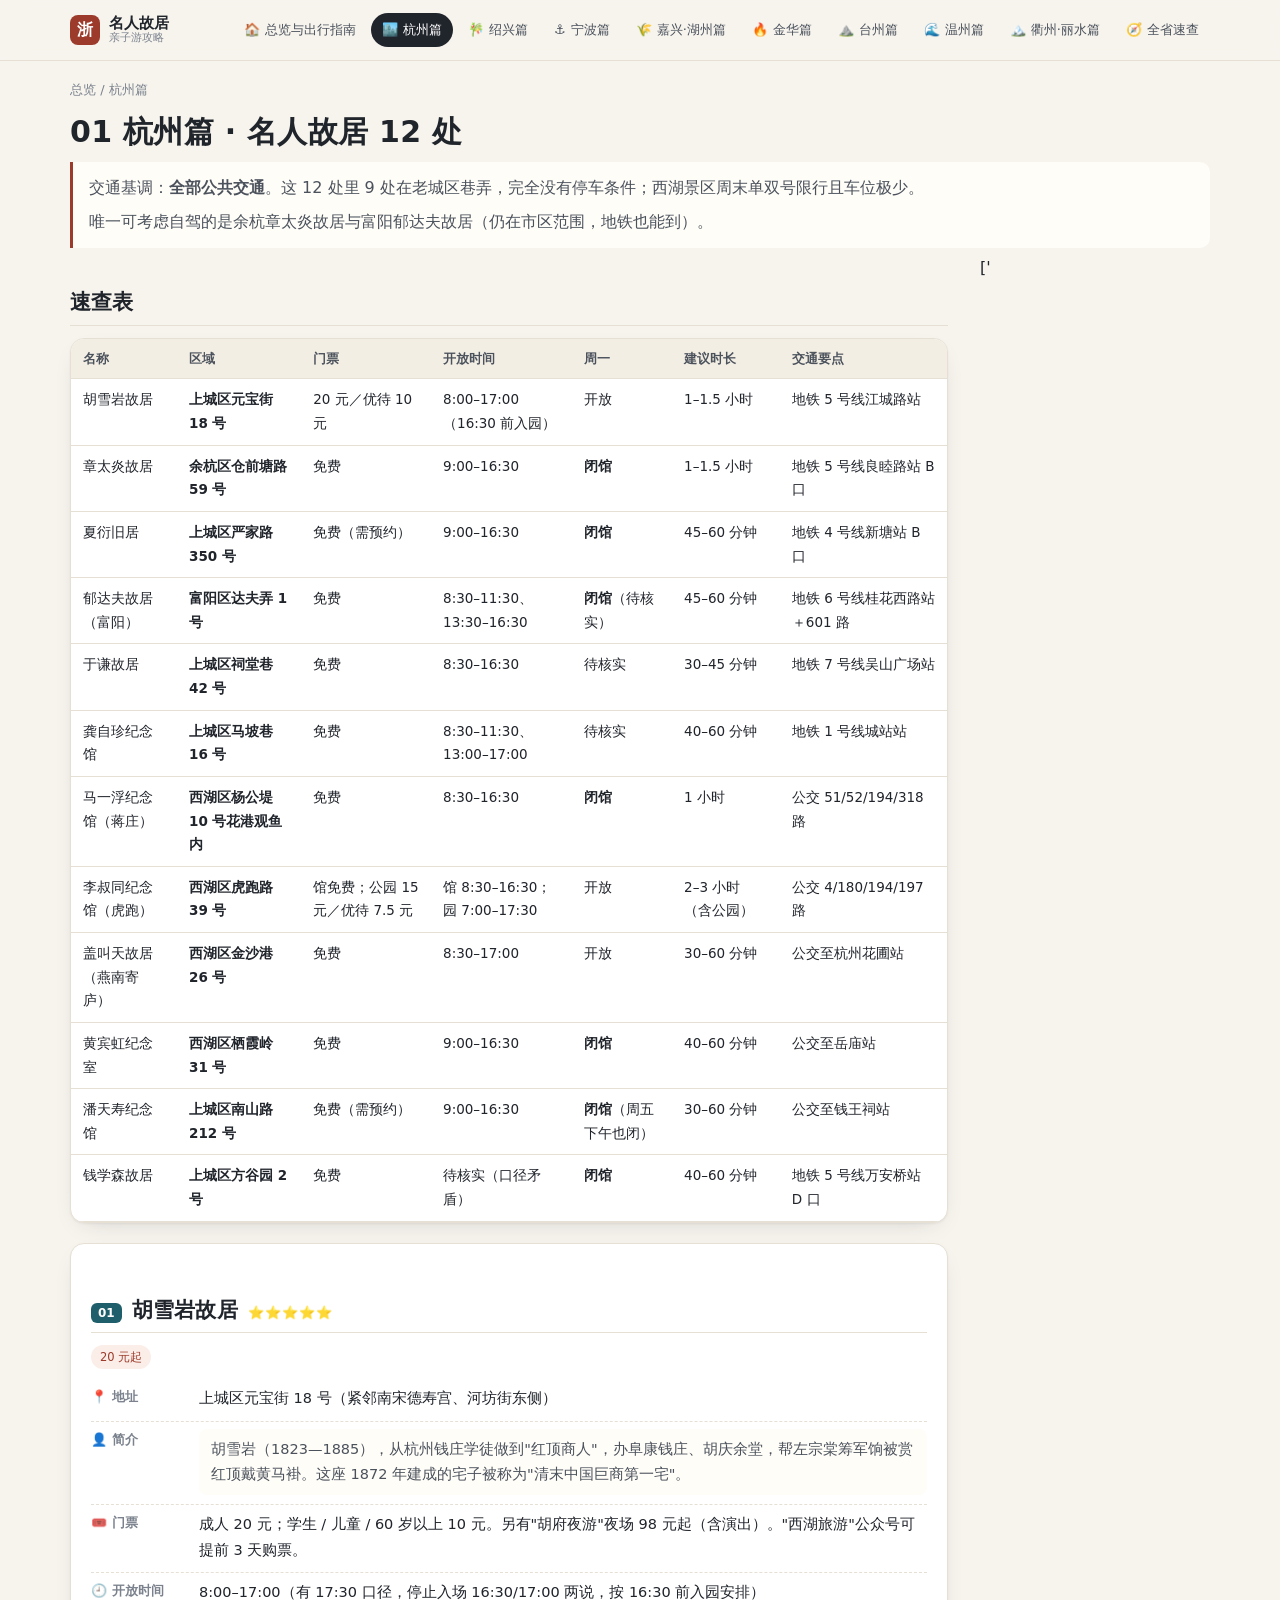
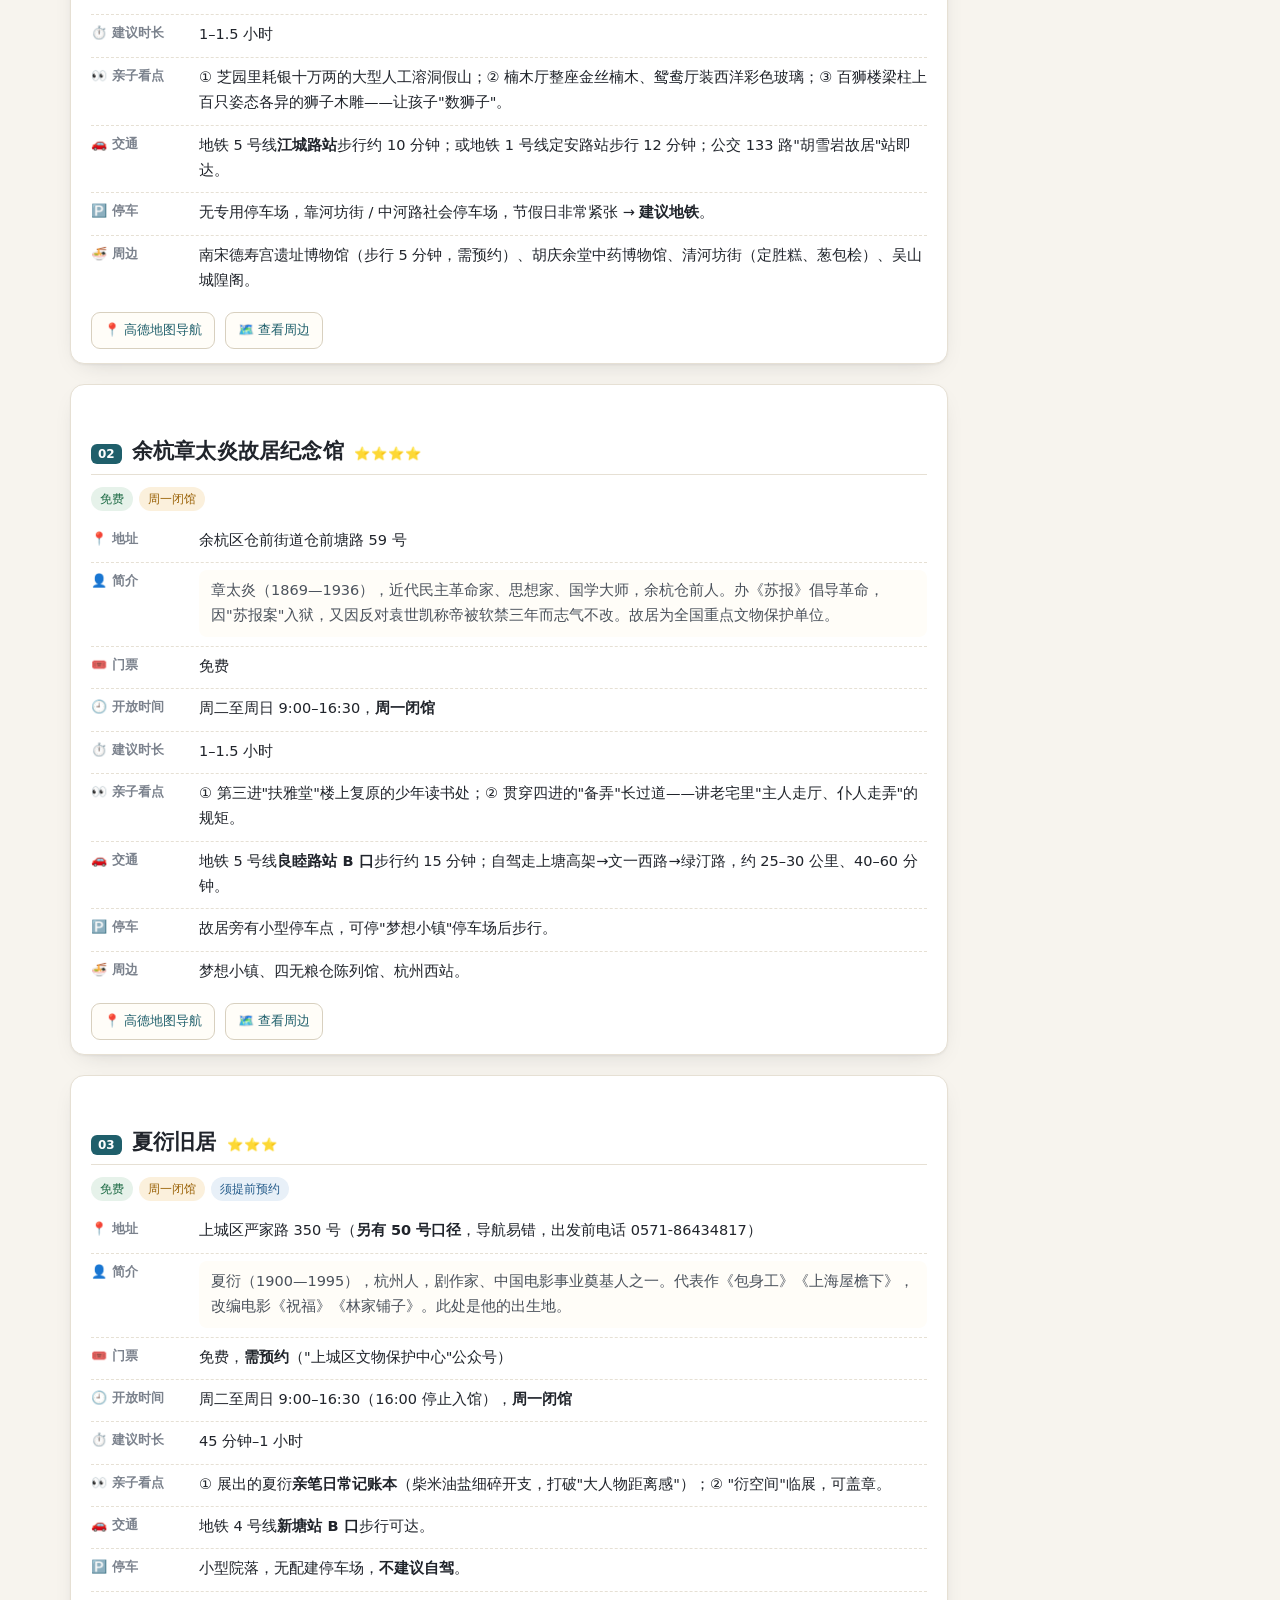
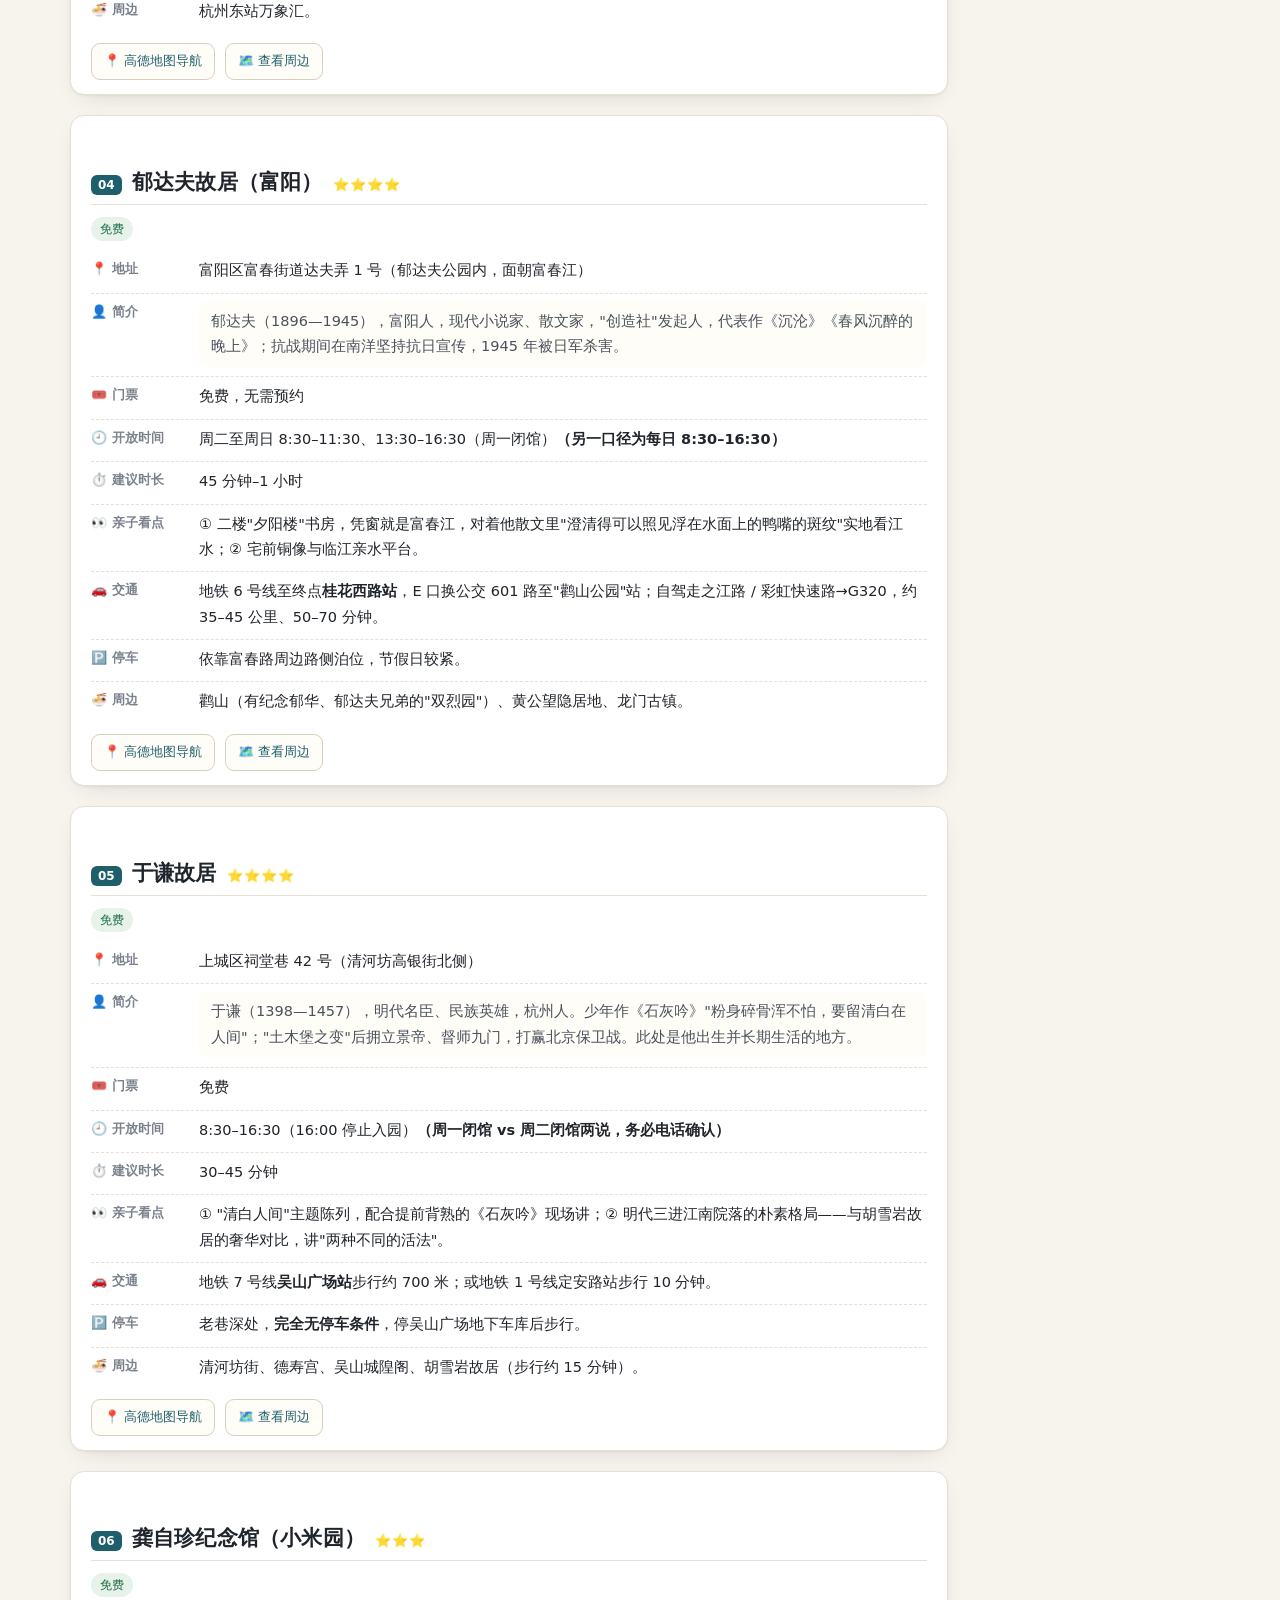
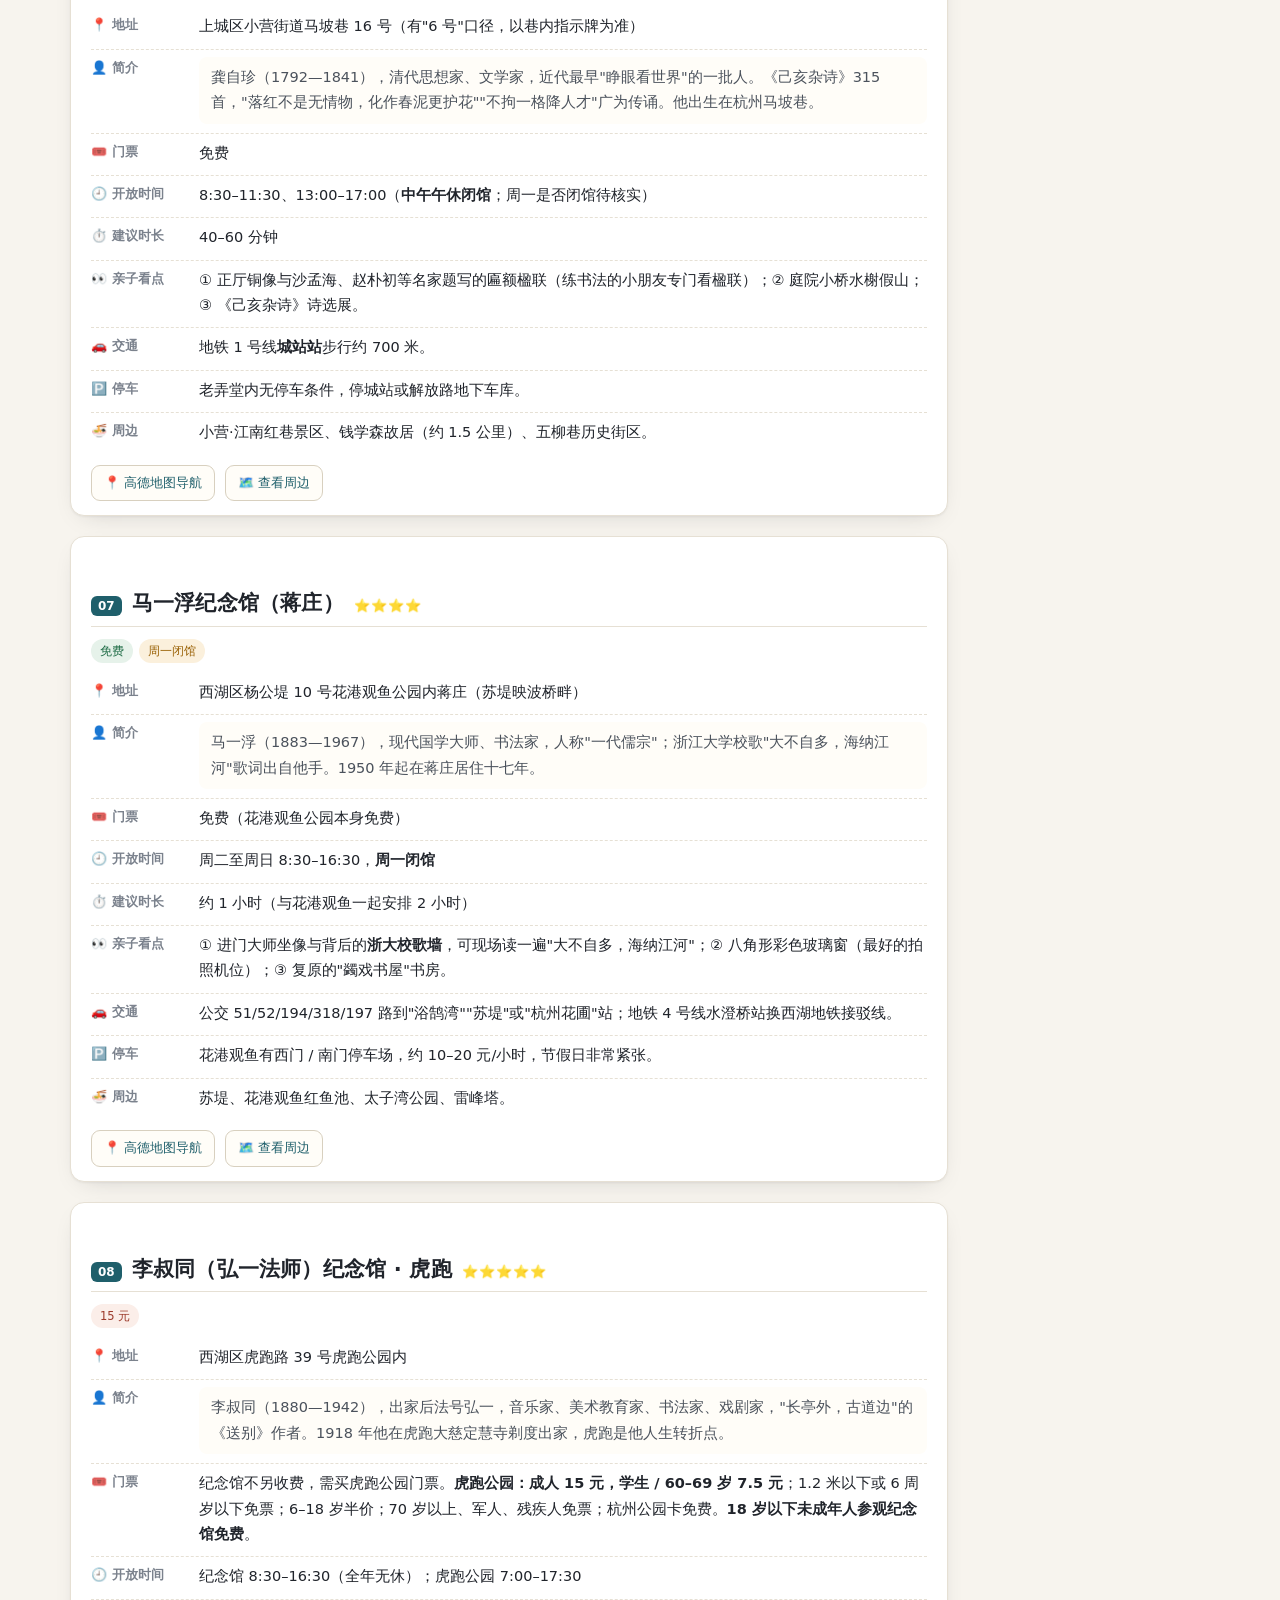
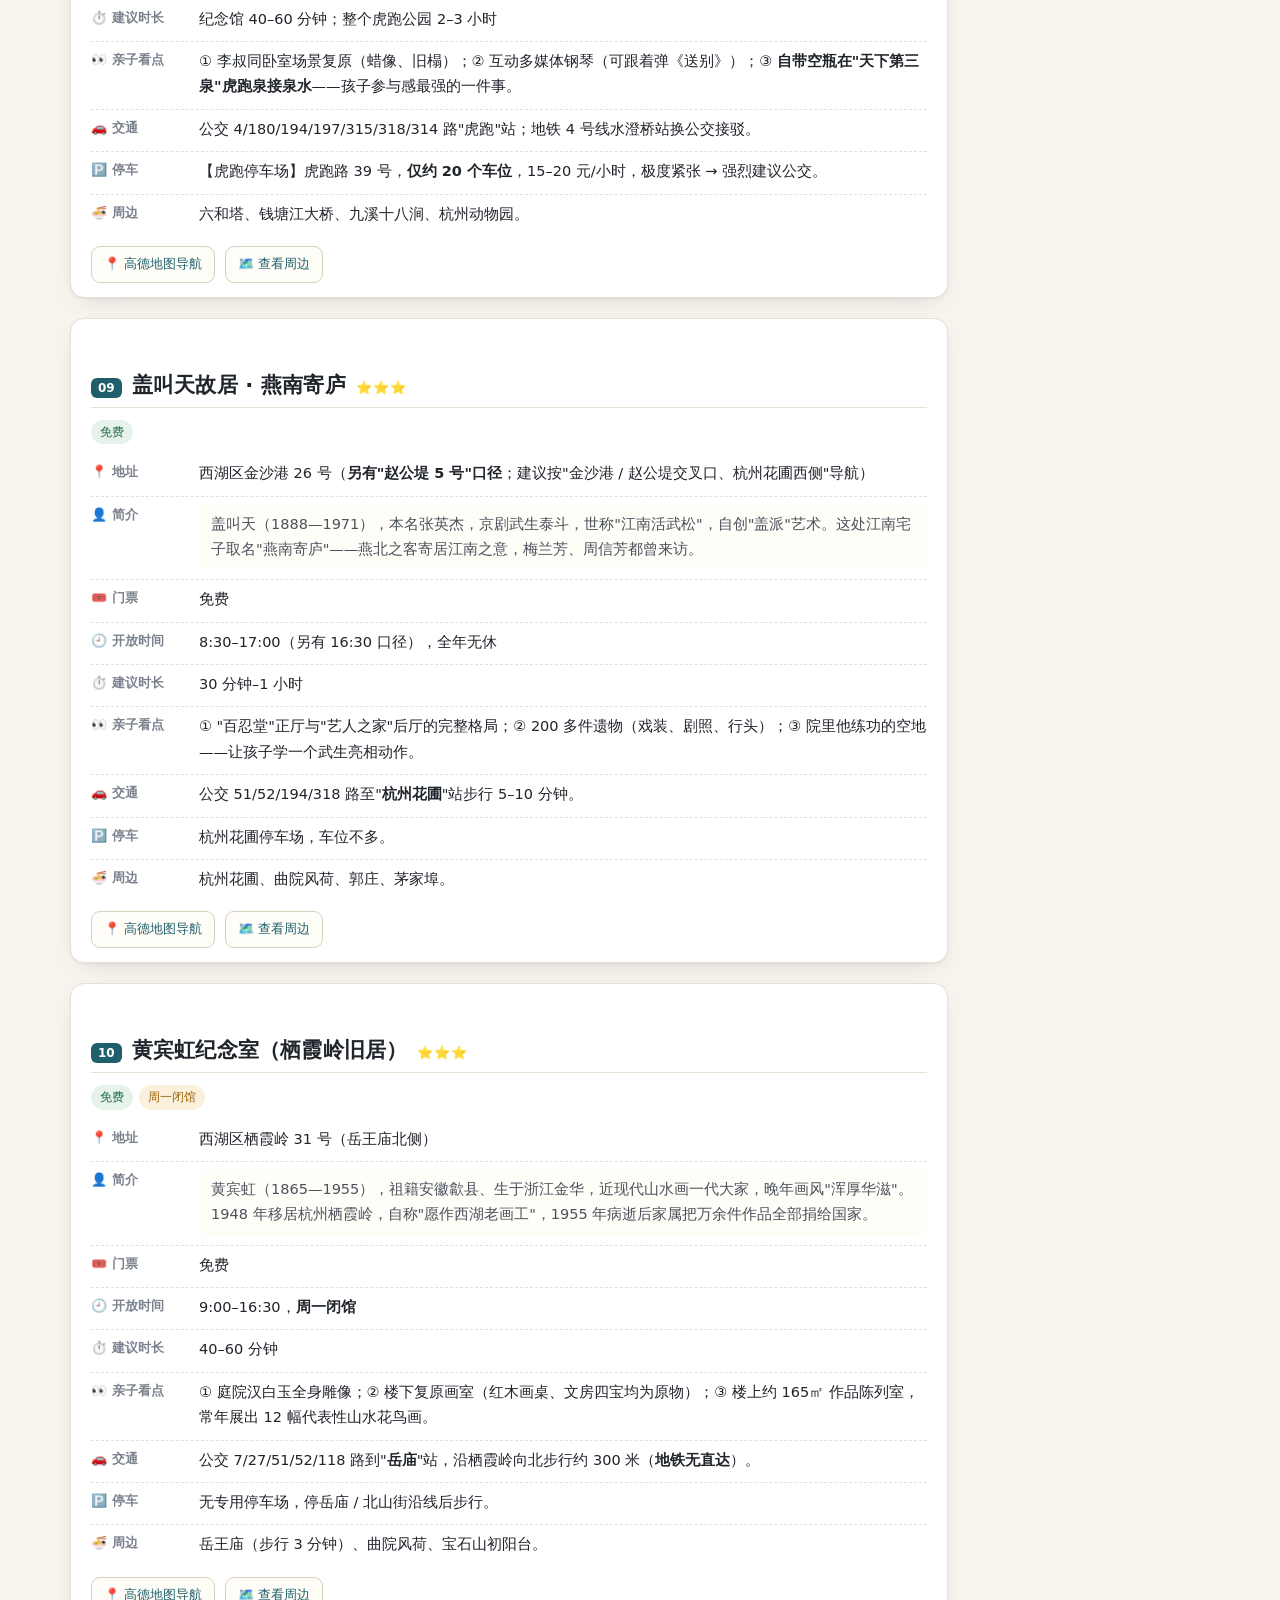
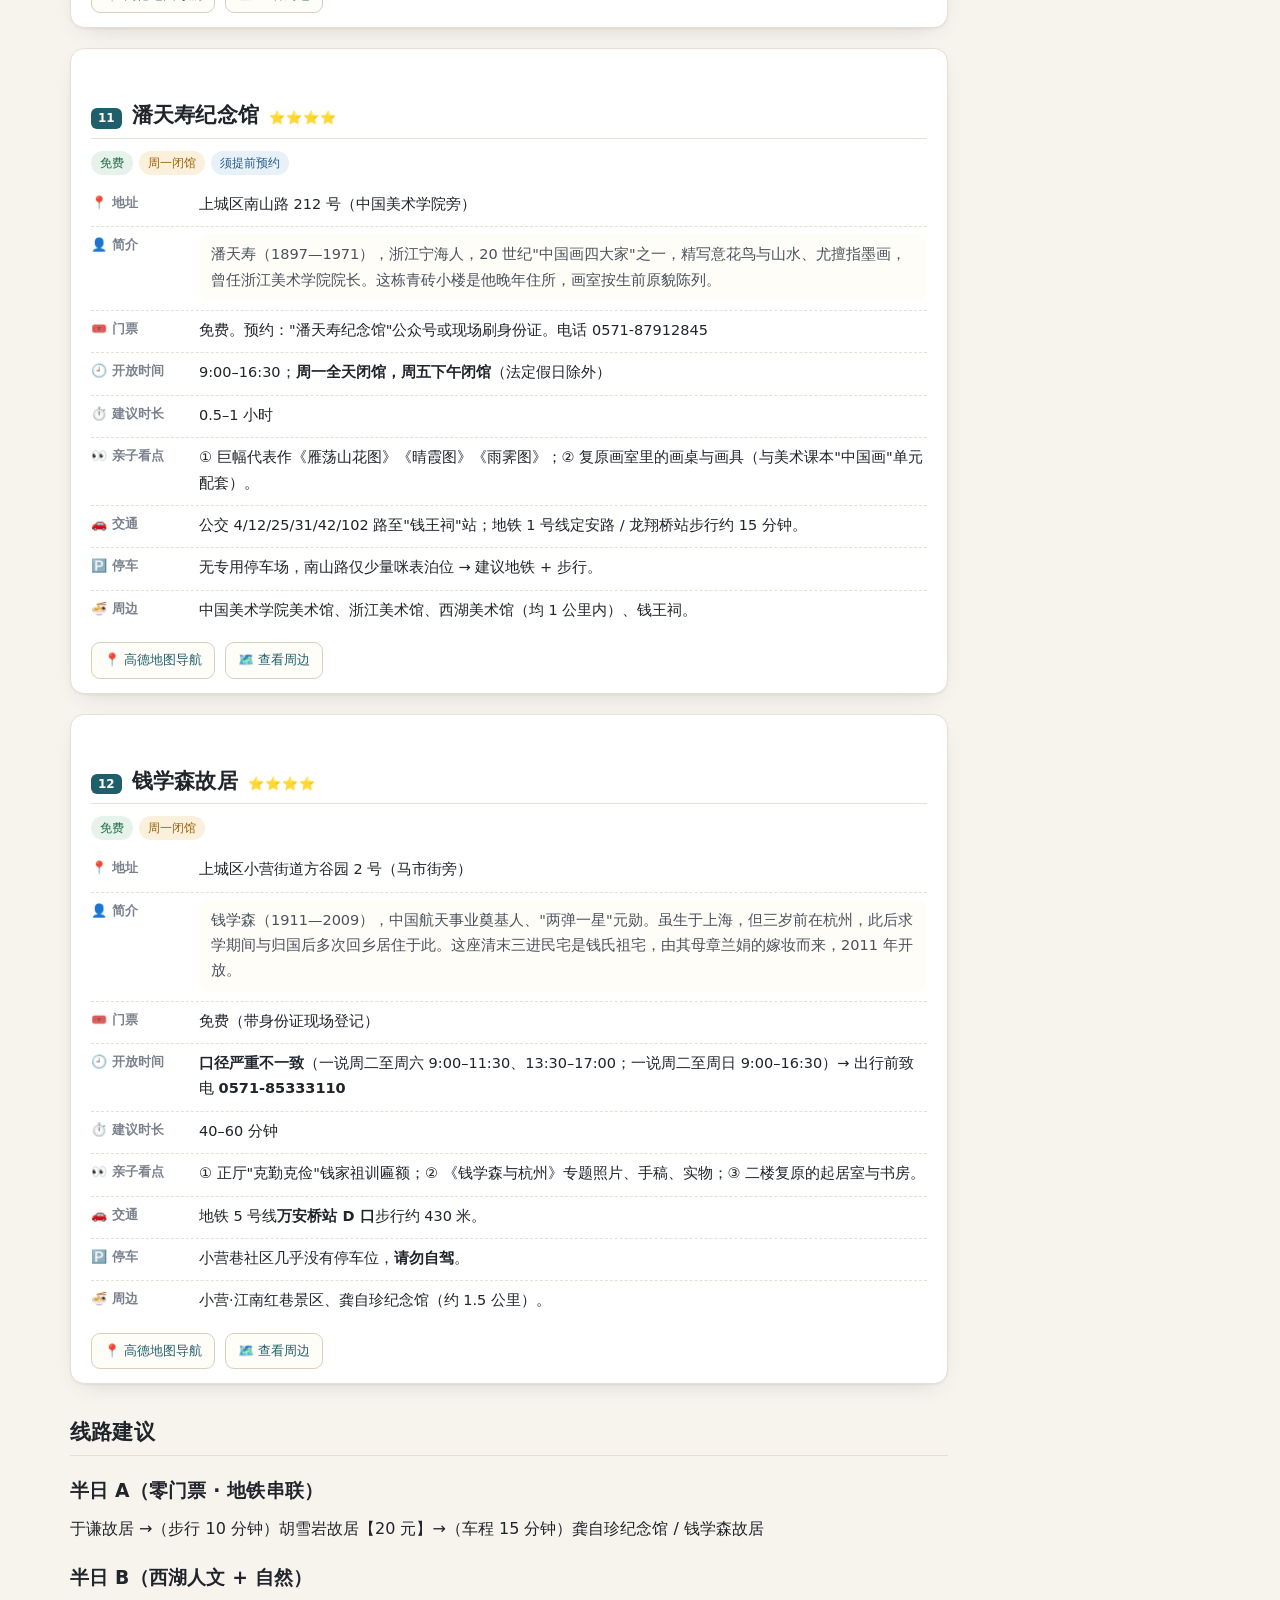
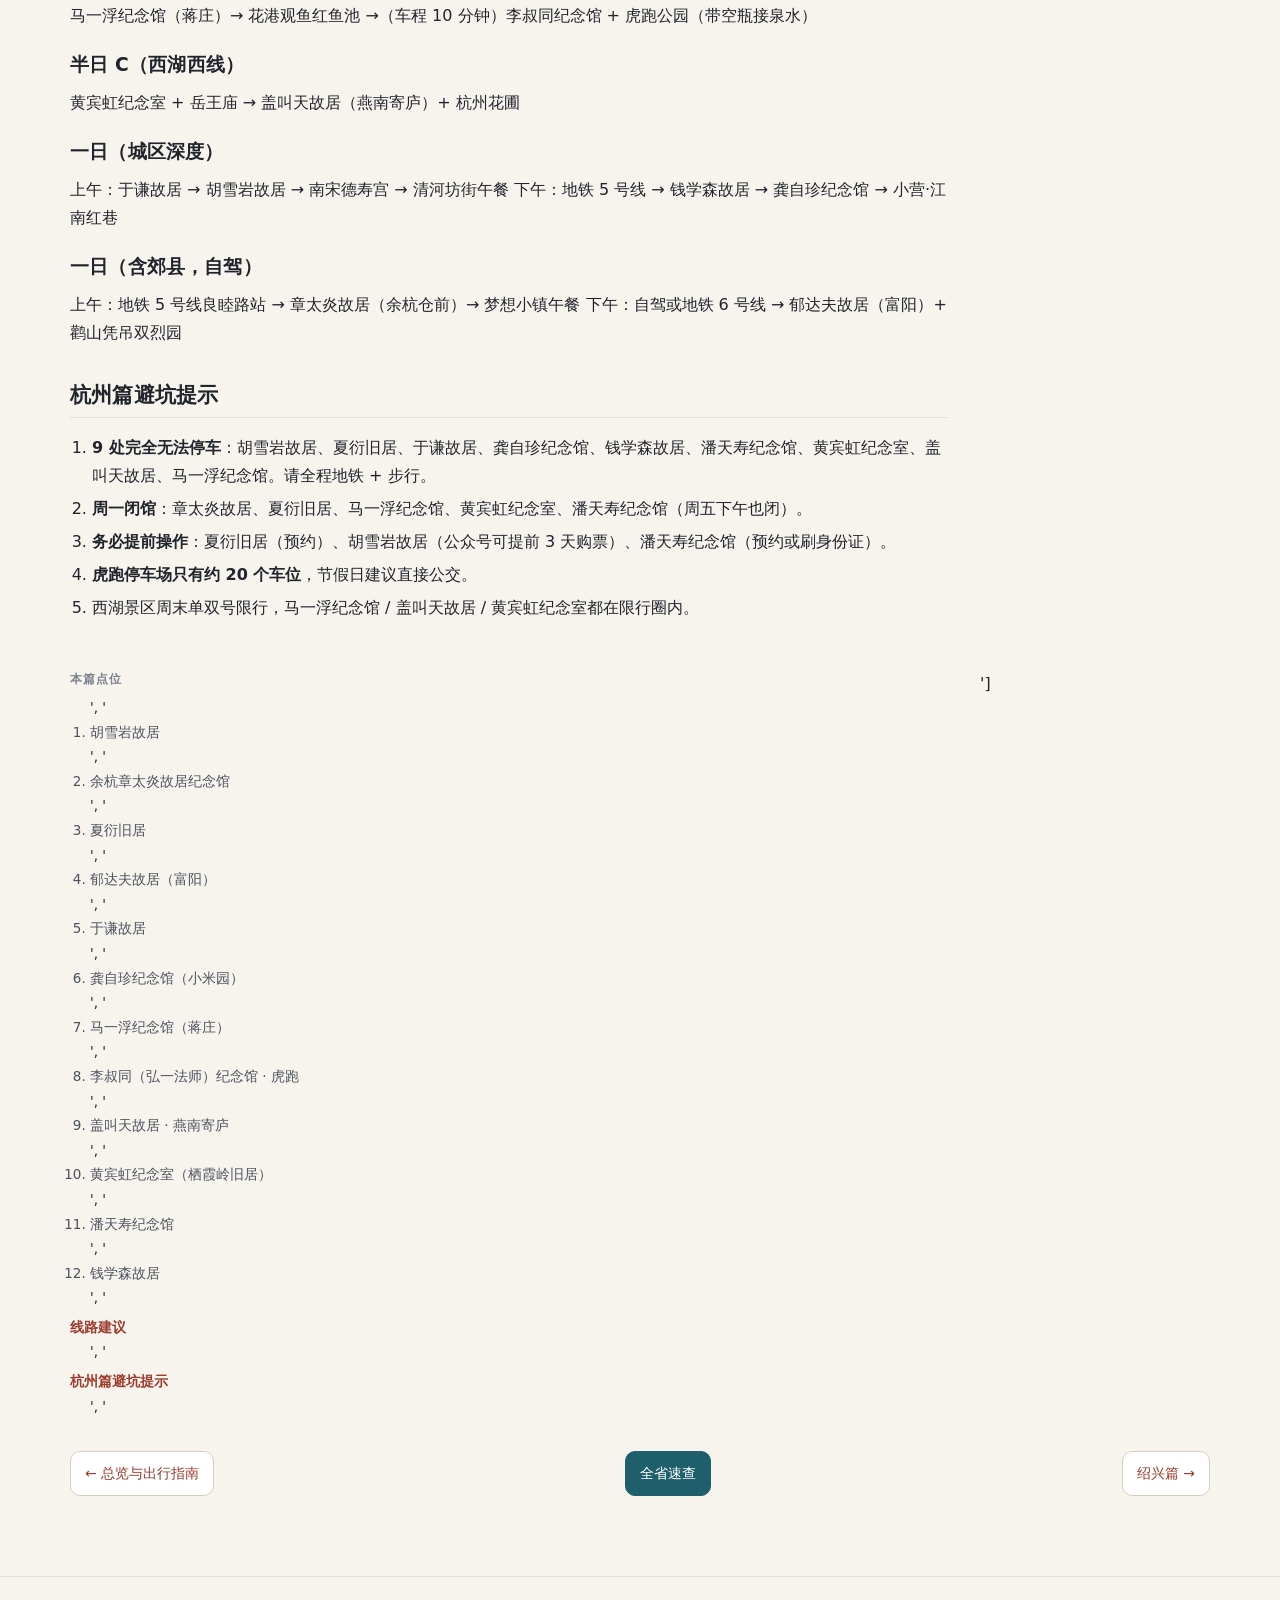
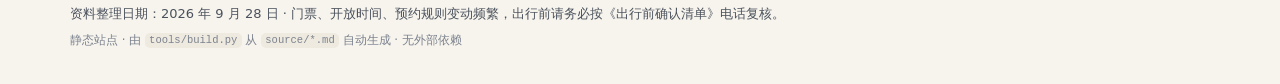
==== 01-hangzhou.html @ b63d73aa "feat: 浙江名人故居亲子游攻略静态站点（9 篇分册 + 全省速查）" ====
<!DOCTYPE html>
<html lang="zh-CN">
<head>
<meta charset="utf-8">
<meta name="viewport" content="width=device-width, initial-scale=1">
<title>01 杭州篇 · 名人故居 12 处 · 浙江名人故居亲子游攻略</title>
<meta name="description" content="01 杭州篇 · 名人故居 12 处：12 处名人故居，含门票、开放时间、地址、亲子看点、自驾与公共交通双方案。">
<meta property="og:title" content="01 杭州篇 · 名人故居 12 处">
<meta property="og:description" content="01 杭州篇 · 名人故居 12 处：12 处名人故居，含门票、开放时间、地址、亲子看点、自驾与公共交通双方案。">
<link rel="stylesheet" href="assets/style.css">
</head>
<body>
<header class="site-head">
  <div class="wrap head-inner">
    <a class="brand" href="index.html"><span class="brand-mark">浙</span><span class="brand-txt">名人故居<em>亲子游攻略</em></span></a>
    <button class="nav-toggle" id="navToggle" aria-label="目录">☰ 目录</button>
    <nav class="topnav" id="topNav"><a class="nav-item" href="index.html"><span>🏠</span>总览与出行指南</a><a class="nav-item active" href="01-hangzhou.html"><span>🏙️</span>杭州篇</a><a class="nav-item" href="02-shaoxing.html"><span>🎋</span>绍兴篇</a><a class="nav-item" href="03-ningbo.html"><span>⚓</span>宁波篇</a><a class="nav-item" href="04-jiaxing-huzhou.html"><span>🌾</span>嘉兴·湖州篇</a><a class="nav-item" href="05-jinhua.html"><span>🔥</span>金华篇</a><a class="nav-item" href="06-taizhou.html"><span>⛰️</span>台州篇</a><a class="nav-item" href="07-wenzhou.html"><span>🌊</span>温州篇</a><a class="nav-item" href="08-quzhou-lishui.html"><span>🏔️</span>衢州·丽水篇</a><a class="nav-item" href="all.html"><span>🧭</span>全省速查</a></nav>
  </div>
</header>
<div class="wrap layout">
<nav class="crumb"><a href="index.html">总览</a> / <span>杭州篇</span></nav>
<header class="chap-head">
<h1>01 杭州篇 · 名人故居 12 处</h1>
<blockquote><p>交通基调：<strong>全部公共交通</strong>。这 12 处里 9 处在老城区巷弄，完全没有停车条件；西湖景区周末单双号限行且车位极少。</p><p>唯一可考虑自驾的是余杭章太炎故居与富阳郁达夫故居（仍在市区范围，地铁也能到）。</p></blockquote>
</header>
<div class="two-col"><div class="chap-body"><h2 id="quick">速查表</h2><div class="table-wrap"><table class="grid-table"><thead><tr><th>名称</th><th>区域</th><th>门票</th><th>开放时间</th><th>周一</th><th>建议时长</th><th>交通要点</th></tr></thead><tbody><tr><td data-label="名称">胡雪岩故居</td><td data-label="区域">上城区元宝街 18 号</td><td data-label="门票">20 元／优待 10 元</td><td data-label="开放时间">8:00–17:00（16:30 前入园）</td><td data-label="周一">开放</td><td data-label="建议时长">1–1.5 小时</td><td data-label="交通要点">地铁 5 号线江城路站</td></tr><tr><td data-label="名称">章太炎故居</td><td data-label="区域">余杭区仓前塘路 59 号</td><td data-label="门票">免费</td><td data-label="开放时间">9:00–16:30</td><td data-label="周一"><strong>闭馆</strong></td><td data-label="建议时长">1–1.5 小时</td><td data-label="交通要点">地铁 5 号线良睦路站 B 口</td></tr><tr><td data-label="名称">夏衍旧居</td><td data-label="区域">上城区严家路 350 号</td><td data-label="门票">免费（需预约）</td><td data-label="开放时间">9:00–16:30</td><td data-label="周一"><strong>闭馆</strong></td><td data-label="建议时长">45–60 分钟</td><td data-label="交通要点">地铁 4 号线新塘站 B 口</td></tr><tr><td data-label="名称">郁达夫故居（富阳）</td><td data-label="区域">富阳区达夫弄 1 号</td><td data-label="门票">免费</td><td data-label="开放时间">8:30–11:30、13:30–16:30</td><td data-label="周一"><strong>闭馆</strong>（待核实）</td><td data-label="建议时长">45–60 分钟</td><td data-label="交通要点">地铁 6 号线桂花西路站＋601 路</td></tr><tr><td data-label="名称">于谦故居</td><td data-label="区域">上城区祠堂巷 42 号</td><td data-label="门票">免费</td><td data-label="开放时间">8:30–16:30</td><td data-label="周一">待核实</td><td data-label="建议时长">30–45 分钟</td><td data-label="交通要点">地铁 7 号线吴山广场站</td></tr><tr><td data-label="名称">龚自珍纪念馆</td><td data-label="区域">上城区马坡巷 16 号</td><td data-label="门票">免费</td><td data-label="开放时间">8:30–11:30、13:00–17:00</td><td data-label="周一">待核实</td><td data-label="建议时长">40–60 分钟</td><td data-label="交通要点">地铁 1 号线城站站</td></tr><tr><td data-label="名称">马一浮纪念馆（蒋庄）</td><td data-label="区域">西湖区杨公堤 10 号花港观鱼内</td><td data-label="门票">免费</td><td data-label="开放时间">8:30–16:30</td><td data-label="周一"><strong>闭馆</strong></td><td data-label="建议时长">1 小时</td><td data-label="交通要点">公交 51/52/194/318 路</td></tr><tr><td data-label="名称">李叔同纪念馆（虎跑）</td><td data-label="区域">西湖区虎跑路 39 号</td><td data-label="门票">馆免费；公园 15 元／优待 7.5 元</td><td data-label="开放时间">馆 8:30–16:30；园 7:00–17:30</td><td data-label="周一">开放</td><td data-label="建议时长">2–3 小时（含公园）</td><td data-label="交通要点">公交 4/180/194/197 路</td></tr><tr><td data-label="名称">盖叫天故居（燕南寄庐）</td><td data-label="区域">西湖区金沙港 26 号</td><td data-label="门票">免费</td><td data-label="开放时间">8:30–17:00</td><td data-label="周一">开放</td><td data-label="建议时长">30–60 分钟</td><td data-label="交通要点">公交至杭州花圃站</td></tr><tr><td data-label="名称">黄宾虹纪念室</td><td data-label="区域">西湖区栖霞岭 31 号</td><td data-label="门票">免费</td><td data-label="开放时间">9:00–16:30</td><td data-label="周一"><strong>闭馆</strong></td><td data-label="建议时长">40–60 分钟</td><td data-label="交通要点">公交至岳庙站</td></tr><tr><td data-label="名称">潘天寿纪念馆</td><td data-label="区域">上城区南山路 212 号</td><td data-label="门票">免费（需预约）</td><td data-label="开放时间">9:00–16:30</td><td data-label="周一"><strong>闭馆</strong>（周五下午也闭）</td><td data-label="建议时长">30–60 分钟</td><td data-label="交通要点">公交至钱王祠站</td></tr><tr><td data-label="名称">钱学森故居</td><td data-label="区域">上城区方谷园 2 号</td><td data-label="门票">免费</td><td data-label="开放时间">待核实（口径矛盾）</td><td data-label="周一"><strong>闭馆</strong></td><td data-label="建议时长">40–60 分钟</td><td data-label="交通要点">地铁 5 号线万安桥站 D 口</td></tr></tbody></table></div><section class="spot" id="p-01-1"><h2 class="spot-title"><span class="spot-idx">01</span>胡雪岩故居<span class="stars">⭐⭐⭐⭐⭐</span></h2><div class="badges"><span class="badge paid">20 元起</span></div><dl class="fields"><div class="frow f-addr"><dt>📍 地址</dt><dd>上城区元宝街 18 号（紧邻南宋德寿宫、河坊街东侧）</dd></div><div class="frow f-intro"><dt>👤 简介</dt><dd>胡雪岩（1823—1885），从杭州钱庄学徒做到"红顶商人"，办阜康钱庄、胡庆余堂，帮左宗棠筹军饷被赏红顶戴黄马褂。这座 1872 年建成的宅子被称为"清末中国巨商第一宅"。</dd></div><div class="frow f-"><dt>🎟️ 门票</dt><dd>成人 20 元；学生 / 儿童 / 60 岁以上 10 元。另有"胡府夜游"夜场 98 元起（含演出）。"西湖旅游"公众号可提前 3 天购票。</dd></div><div class="frow f-"><dt>🕘 开放时间</dt><dd>8:00–17:00（有 17:30 口径，停止入场 16:30/17:00 两说，按 16:30 前入园安排）</dd></div><div class="frow f-"><dt>⏱️ 建议时长</dt><dd>1–1.5 小时</dd></div><div class="frow f-"><dt>👀 亲子看点</dt><dd>① 芝园里耗银十万两的大型人工溶洞假山；② 楠木厅整座金丝楠木、鸳鸯厅装西洋彩色玻璃；③ 百狮楼梁柱上百只姿态各异的狮子木雕——让孩子"数狮子"。</dd></div><div class="frow f-"><dt>🚗 交通</dt><dd>地铁 5 号线<strong>江城路站</strong>步行约 10 分钟；或地铁 1 号线定安路站步行 12 分钟；公交 133 路"胡雪岩故居"站即达。</dd></div><div class="frow f-"><dt>🅿️ 停车</dt><dd>无专用停车场，靠河坊街 / 中河路社会停车场，节假日非常紧张 → <strong>建议地铁</strong>。</dd></div><div class="frow f-"><dt>🍜 周边</dt><dd>南宋德寿宫遗址博物馆（步行 5 分钟，需预约）、胡庆余堂中药博物馆、清河坊街（定胜糕、葱包桧）、吴山城隍阁。</dd></div></dl><div class="spot-actions"><a class="nav-btn" target="_blank" rel="noopener" href="https://uri.amap.com/search?keyword=%E4%B8%8A%E5%9F%8E%E5%8C%BA%E5%85%83%E5%AE%9D%E8%A1%97+18+%E5%8F%B7%EF%BC%88%E7%B4%A7%E9%82%BB%E5%8D%97%E5%AE%8B%E5%BE%B7%E5%AF%BF%E5%AE%AB%E3%80%81%E6%B2%B3%E5%9D%8A%E8%A1%97%E4%B8%9C%E4%BE%A7%EF%BC%89+%E8%83%A1%E9%9B%AA%E5%B2%A9%E6%95%85%E5%B1%85">📍 高德地图导航</a><a class="nav-btn" target="_blank" rel="noopener" href="https://www.amap.com/search?query=%E4%B8%8A%E5%9F%8E%E5%8C%BA%E5%85%83%E5%AE%9D%E8%A1%97+18+%E5%8F%B7%EF%BC%88%E7%B4%A7%E9%82%BB%E5%8D%97%E5%AE%8B%E5%BE%B7%E5%AF%BF%E5%AE%AB%E3%80%81%E6%B2%B3%E5%9D%8A%E8%A1%97%E4%B8%9C%E4%BE%A7%EF%BC%89+%E8%83%A1%E9%9B%AA%E5%B2%A9%E6%95%85%E5%B1%85">🗺️ 查看周边</a></div></section><section class="spot" id="p-01-2"><h2 class="spot-title"><span class="spot-idx">02</span>余杭章太炎故居纪念馆<span class="stars">⭐⭐⭐⭐</span></h2><div class="badges"><span class="badge free">免费</span><span class="badge warn">周一闭馆</span></div><dl class="fields"><div class="frow f-addr"><dt>📍 地址</dt><dd>余杭区仓前街道仓前塘路 59 号</dd></div><div class="frow f-intro"><dt>👤 简介</dt><dd>章太炎（1869—1936），近代民主革命家、思想家、国学大师，余杭仓前人。办《苏报》倡导革命，因"苏报案"入狱，又因反对袁世凯称帝被软禁三年而志气不改。故居为全国重点文物保护单位。</dd></div><div class="frow f-"><dt>🎟️ 门票</dt><dd>免费</dd></div><div class="frow f-"><dt>🕘 开放时间</dt><dd>周二至周日 9:00–16:30，<strong>周一闭馆</strong></dd></div><div class="frow f-"><dt>⏱️ 建议时长</dt><dd>1–1.5 小时</dd></div><div class="frow f-"><dt>👀 亲子看点</dt><dd>① 第三进"扶雅堂"楼上复原的少年读书处；② 贯穿四进的"备弄"长过道——讲老宅里"主人走厅、仆人走弄"的规矩。</dd></div><div class="frow f-"><dt>🚗 交通</dt><dd>地铁 5 号线<strong>良睦路站 B 口</strong>步行约 15 分钟；自驾走上塘高架→文一西路→绿汀路，约 25–30 公里、40–60 分钟。</dd></div><div class="frow f-"><dt>🅿️ 停车</dt><dd>故居旁有小型停车点，可停"梦想小镇"停车场后步行。</dd></div><div class="frow f-"><dt>🍜 周边</dt><dd>梦想小镇、四无粮仓陈列馆、杭州西站。</dd></div></dl><div class="spot-actions"><a class="nav-btn" target="_blank" rel="noopener" href="https://uri.amap.com/search?keyword=%E4%BD%99%E6%9D%AD%E5%8C%BA%E4%BB%93%E5%89%8D%E8%A1%97%E9%81%93%E4%BB%93%E5%89%8D%E5%A1%98%E8%B7%AF+59+%E5%8F%B7+%E4%BD%99%E6%9D%AD%E7%AB%A0%E5%A4%AA%E7%82%8E%E6%95%85%E5%B1%85%E7%BA%AA%E5%BF%B5%E9%A6%86">📍 高德地图导航</a><a class="nav-btn" target="_blank" rel="noopener" href="https://www.amap.com/search?query=%E4%BD%99%E6%9D%AD%E5%8C%BA%E4%BB%93%E5%89%8D%E8%A1%97%E9%81%93%E4%BB%93%E5%89%8D%E5%A1%98%E8%B7%AF+59+%E5%8F%B7+%E4%BD%99%E6%9D%AD%E7%AB%A0%E5%A4%AA%E7%82%8E%E6%95%85%E5%B1%85%E7%BA%AA%E5%BF%B5%E9%A6%86">🗺️ 查看周边</a></div></section><section class="spot" id="p-01-3"><h2 class="spot-title"><span class="spot-idx">03</span>夏衍旧居<span class="stars">⭐⭐⭐</span></h2><div class="badges"><span class="badge free">免费</span><span class="badge warn">周一闭馆</span><span class="badge info">须提前预约</span></div><dl class="fields"><div class="frow f-addr"><dt>📍 地址</dt><dd>上城区严家路 350 号（<strong>另有 50 号口径</strong>，导航易错，出发前电话 0571-86434817）</dd></div><div class="frow f-intro"><dt>👤 简介</dt><dd>夏衍（1900—1995），杭州人，剧作家、中国电影事业奠基人之一。代表作《包身工》《上海屋檐下》，改编电影《祝福》《林家铺子》。此处是他的出生地。</dd></div><div class="frow f-"><dt>🎟️ 门票</dt><dd>免费，<strong>需预约</strong>（"上城区文物保护中心"公众号）</dd></div><div class="frow f-"><dt>🕘 开放时间</dt><dd>周二至周日 9:00–16:30（16:00 停止入馆），<strong>周一闭馆</strong></dd></div><div class="frow f-"><dt>⏱️ 建议时长</dt><dd>45 分钟–1 小时</dd></div><div class="frow f-"><dt>👀 亲子看点</dt><dd>① 展出的夏衍<strong>亲笔日常记账本</strong>（柴米油盐细碎开支，打破"大人物距离感"）；② "衍空间"临展，可盖章。</dd></div><div class="frow f-"><dt>🚗 交通</dt><dd>地铁 4 号线<strong>新塘站 B 口</strong>步行可达。</dd></div><div class="frow f-"><dt>🅿️ 停车</dt><dd>小型院落，无配建停车场，<strong>不建议自驾</strong>。</dd></div><div class="frow f-"><dt>🍜 周边</dt><dd>杭州东站万象汇。</dd></div></dl><div class="spot-actions"><a class="nav-btn" target="_blank" rel="noopener" href="https://uri.amap.com/search?keyword=%E4%B8%8A%E5%9F%8E%E5%8C%BA%E4%B8%A5%E5%AE%B6%E8%B7%AF+350+%E5%8F%B7%EF%BC%88%2A%2A%E5%8F%A6%E6%9C%89+50+%E5%8F%B7%E5%8F%A3%E5%BE%84%2A%2A%EF%BC%8C%E5%AF%BC%E8%88%AA%E6%98%93%E9%94%99%EF%BC%8C%E5%87%BA%E5%8F%91%E5%89%8D%E7%94%B5%E8%AF%9D+0571-86434817%EF%BC%89+%E5%A4%8F%E8%A1%8D%E6%97%A7%E5%B1%85">📍 高德地图导航</a><a class="nav-btn" target="_blank" rel="noopener" href="https://www.amap.com/search?query=%E4%B8%8A%E5%9F%8E%E5%8C%BA%E4%B8%A5%E5%AE%B6%E8%B7%AF+350+%E5%8F%B7%EF%BC%88%2A%2A%E5%8F%A6%E6%9C%89+50+%E5%8F%B7%E5%8F%A3%E5%BE%84%2A%2A%EF%BC%8C%E5%AF%BC%E8%88%AA%E6%98%93%E9%94%99%EF%BC%8C%E5%87%BA%E5%8F%91%E5%89%8D%E7%94%B5%E8%AF%9D+0571-86434817%EF%BC%89+%E5%A4%8F%E8%A1%8D%E6%97%A7%E5%B1%85">🗺️ 查看周边</a></div></section><section class="spot" id="p-01-4"><h2 class="spot-title"><span class="spot-idx">04</span>郁达夫故居（富阳）<span class="stars">⭐⭐⭐⭐</span></h2><div class="badges"><span class="badge free">免费</span></div><dl class="fields"><div class="frow f-addr"><dt>📍 地址</dt><dd>富阳区富春街道达夫弄 1 号（郁达夫公园内，面朝富春江）</dd></div><div class="frow f-intro"><dt>👤 简介</dt><dd>郁达夫（1896—1945），富阳人，现代小说家、散文家，"创造社"发起人，代表作《沉沦》《春风沉醉的晚上》；抗战期间在南洋坚持抗日宣传，1945 年被日军杀害。</dd></div><div class="frow f-"><dt>🎟️ 门票</dt><dd>免费，无需预约</dd></div><div class="frow f-"><dt>🕘 开放时间</dt><dd>周二至周日 8:30–11:30、13:30–16:30（周一闭馆）<strong>（另一口径为每日 8:30–16:30）</strong></dd></div><div class="frow f-"><dt>⏱️ 建议时长</dt><dd>45 分钟–1 小时</dd></div><div class="frow f-"><dt>👀 亲子看点</dt><dd>① 二楼"夕阳楼"书房，凭窗就是富春江，对着他散文里"澄清得可以照见浮在水面上的鸭嘴的斑纹"实地看江水；② 宅前铜像与临江亲水平台。</dd></div><div class="frow f-"><dt>🚗 交通</dt><dd>地铁 6 号线至终点<strong>桂花西路站</strong>，E 口换公交 601 路至"鹳山公园"站；自驾走之江路 / 彩虹快速路→G320，约 35–45 公里、50–70 分钟。</dd></div><div class="frow f-"><dt>🅿️ 停车</dt><dd>依靠富春路周边路侧泊位，节假日较紧。</dd></div><div class="frow f-"><dt>🍜 周边</dt><dd>鹳山（有纪念郁华、郁达夫兄弟的"双烈园"）、黄公望隐居地、龙门古镇。</dd></div></dl><div class="spot-actions"><a class="nav-btn" target="_blank" rel="noopener" href="https://uri.amap.com/search?keyword=%E5%AF%8C%E9%98%B3%E5%8C%BA%E5%AF%8C%E6%98%A5%E8%A1%97%E9%81%93%E8%BE%BE%E5%A4%AB%E5%BC%84+1+%E5%8F%B7%EF%BC%88%E9%83%81%E8%BE%BE%E5%A4%AB%E5%85%AC%E5%9B%AD%E5%86%85%EF%BC%8C%E9%9D%A2%E6%9C%9D%E5%AF%8C%E6%98%A5%E6%B1%9F%EF%BC%89+%E9%83%81%E8%BE%BE%E5%A4%AB%E6%95%85%E5%B1%85%EF%BC%88%E5%AF%8C%E9%98%B3%EF%BC%89">📍 高德地图导航</a><a class="nav-btn" target="_blank" rel="noopener" href="https://www.amap.com/search?query=%E5%AF%8C%E9%98%B3%E5%8C%BA%E5%AF%8C%E6%98%A5%E8%A1%97%E9%81%93%E8%BE%BE%E5%A4%AB%E5%BC%84+1+%E5%8F%B7%EF%BC%88%E9%83%81%E8%BE%BE%E5%A4%AB%E5%85%AC%E5%9B%AD%E5%86%85%EF%BC%8C%E9%9D%A2%E6%9C%9D%E5%AF%8C%E6%98%A5%E6%B1%9F%EF%BC%89+%E9%83%81%E8%BE%BE%E5%A4%AB%E6%95%85%E5%B1%85%EF%BC%88%E5%AF%8C%E9%98%B3%EF%BC%89">🗺️ 查看周边</a></div></section><section class="spot" id="p-01-5"><h2 class="spot-title"><span class="spot-idx">05</span>于谦故居<span class="stars">⭐⭐⭐⭐</span></h2><div class="badges"><span class="badge free">免费</span></div><dl class="fields"><div class="frow f-addr"><dt>📍 地址</dt><dd>上城区祠堂巷 42 号（清河坊高银街北侧）</dd></div><div class="frow f-intro"><dt>👤 简介</dt><dd>于谦（1398—1457），明代名臣、民族英雄，杭州人。少年作《石灰吟》"粉身碎骨浑不怕，要留清白在人间"；"土木堡之变"后拥立景帝、督师九门，打赢北京保卫战。此处是他出生并长期生活的地方。</dd></div><div class="frow f-"><dt>🎟️ 门票</dt><dd>免费</dd></div><div class="frow f-"><dt>🕘 开放时间</dt><dd>8:30–16:30（16:00 停止入园）<strong>（周一闭馆 vs 周二闭馆两说，务必电话确认）</strong></dd></div><div class="frow f-"><dt>⏱️ 建议时长</dt><dd>30–45 分钟</dd></div><div class="frow f-"><dt>👀 亲子看点</dt><dd>① "清白人间"主题陈列，配合提前背熟的《石灰吟》现场讲；② 明代三进江南院落的朴素格局——与胡雪岩故居的奢华对比，讲"两种不同的活法"。</dd></div><div class="frow f-"><dt>🚗 交通</dt><dd>地铁 7 号线<strong>吴山广场站</strong>步行约 700 米；或地铁 1 号线定安路站步行 10 分钟。</dd></div><div class="frow f-"><dt>🅿️ 停车</dt><dd>老巷深处，<strong>完全无停车条件</strong>，停吴山广场地下车库后步行。</dd></div><div class="frow f-"><dt>🍜 周边</dt><dd>清河坊街、德寿宫、吴山城隍阁、胡雪岩故居（步行约 15 分钟）。</dd></div></dl><div class="spot-actions"><a class="nav-btn" target="_blank" rel="noopener" href="https://uri.amap.com/search?keyword=%E4%B8%8A%E5%9F%8E%E5%8C%BA%E7%A5%A0%E5%A0%82%E5%B7%B7+42+%E5%8F%B7%EF%BC%88%E6%B8%85%E6%B2%B3%E5%9D%8A%E9%AB%98%E9%93%B6%E8%A1%97%E5%8C%97%E4%BE%A7%EF%BC%89+%E4%BA%8E%E8%B0%A6%E6%95%85%E5%B1%85">📍 高德地图导航</a><a class="nav-btn" target="_blank" rel="noopener" href="https://www.amap.com/search?query=%E4%B8%8A%E5%9F%8E%E5%8C%BA%E7%A5%A0%E5%A0%82%E5%B7%B7+42+%E5%8F%B7%EF%BC%88%E6%B8%85%E6%B2%B3%E5%9D%8A%E9%AB%98%E9%93%B6%E8%A1%97%E5%8C%97%E4%BE%A7%EF%BC%89+%E4%BA%8E%E8%B0%A6%E6%95%85%E5%B1%85">🗺️ 查看周边</a></div></section><section class="spot" id="p-01-6"><h2 class="spot-title"><span class="spot-idx">06</span>龚自珍纪念馆（小米园）<span class="stars">⭐⭐⭐</span></h2><div class="badges"><span class="badge free">免费</span></div><dl class="fields"><div class="frow f-addr"><dt>📍 地址</dt><dd>上城区小营街道马坡巷 16 号（有"6 号"口径，以巷内指示牌为准）</dd></div><div class="frow f-intro"><dt>👤 简介</dt><dd>龚自珍（1792—1841），清代思想家、文学家，近代最早"睁眼看世界"的一批人。《己亥杂诗》315 首，"落红不是无情物，化作春泥更护花""不拘一格降人才"广为传诵。他出生在杭州马坡巷。</dd></div><div class="frow f-"><dt>🎟️ 门票</dt><dd>免费</dd></div><div class="frow f-"><dt>🕘 开放时间</dt><dd>8:30–11:30、13:00–17:00（<strong>中午午休闭馆</strong>；周一是否闭馆待核实）</dd></div><div class="frow f-"><dt>⏱️ 建议时长</dt><dd>40–60 分钟</dd></div><div class="frow f-"><dt>👀 亲子看点</dt><dd>① 正厅铜像与沙孟海、赵朴初等名家题写的匾额楹联（练书法的小朋友专门看楹联）；② 庭院小桥水榭假山；③ 《己亥杂诗》诗选展。</dd></div><div class="frow f-"><dt>🚗 交通</dt><dd>地铁 1 号线<strong>城站站</strong>步行约 700 米。</dd></div><div class="frow f-"><dt>🅿️ 停车</dt><dd>老弄堂内无停车条件，停城站或解放路地下车库。</dd></div><div class="frow f-"><dt>🍜 周边</dt><dd>小营·江南红巷景区、钱学森故居（约 1.5 公里）、五柳巷历史街区。</dd></div></dl><div class="spot-actions"><a class="nav-btn" target="_blank" rel="noopener" href="https://uri.amap.com/search?keyword=%E4%B8%8A%E5%9F%8E%E5%8C%BA%E5%B0%8F%E8%90%A5%E8%A1%97%E9%81%93%E9%A9%AC%E5%9D%A1%E5%B7%B7+16+%E5%8F%B7%EF%BC%88%E6%9C%89%226+%E5%8F%B7%22%E5%8F%A3%E5%BE%84%EF%BC%8C%E4%BB%A5%E5%B7%B7%E5%86%85%E6%8C%87%E7%A4%BA%E7%89%8C%E4%B8%BA%E5%87%86%EF%BC%89+%E9%BE%9A%E8%87%AA%E7%8F%8D%E7%BA%AA%E5%BF%B5%E9%A6%86%EF%BC%88%E5%B0%8F%E7%B1%B3%E5%9B%AD%EF%BC%89">📍 高德地图导航</a><a class="nav-btn" target="_blank" rel="noopener" href="https://www.amap.com/search?query=%E4%B8%8A%E5%9F%8E%E5%8C%BA%E5%B0%8F%E8%90%A5%E8%A1%97%E9%81%93%E9%A9%AC%E5%9D%A1%E5%B7%B7+16+%E5%8F%B7%EF%BC%88%E6%9C%89%226+%E5%8F%B7%22%E5%8F%A3%E5%BE%84%EF%BC%8C%E4%BB%A5%E5%B7%B7%E5%86%85%E6%8C%87%E7%A4%BA%E7%89%8C%E4%B8%BA%E5%87%86%EF%BC%89+%E9%BE%9A%E8%87%AA%E7%8F%8D%E7%BA%AA%E5%BF%B5%E9%A6%86%EF%BC%88%E5%B0%8F%E7%B1%B3%E5%9B%AD%EF%BC%89">🗺️ 查看周边</a></div></section><section class="spot" id="p-01-7"><h2 class="spot-title"><span class="spot-idx">07</span>马一浮纪念馆（蒋庄）<span class="stars">⭐⭐⭐⭐</span></h2><div class="badges"><span class="badge free">免费</span><span class="badge warn">周一闭馆</span></div><dl class="fields"><div class="frow f-addr"><dt>📍 地址</dt><dd>西湖区杨公堤 10 号花港观鱼公园内蒋庄（苏堤映波桥畔）</dd></div><div class="frow f-intro"><dt>👤 简介</dt><dd>马一浮（1883—1967），现代国学大师、书法家，人称"一代儒宗"；浙江大学校歌"大不自多，海纳江河"歌词出自他手。1950 年起在蒋庄居住十七年。</dd></div><div class="frow f-"><dt>🎟️ 门票</dt><dd>免费（花港观鱼公园本身免费）</dd></div><div class="frow f-"><dt>🕘 开放时间</dt><dd>周二至周日 8:30–16:30，<strong>周一闭馆</strong></dd></div><div class="frow f-"><dt>⏱️ 建议时长</dt><dd>约 1 小时（与花港观鱼一起安排 2 小时）</dd></div><div class="frow f-"><dt>👀 亲子看点</dt><dd>① 进门大师坐像与背后的<strong>浙大校歌墙</strong>，可现场读一遍"大不自多，海纳江河"；② 八角形彩色玻璃窗（最好的拍照机位）；③ 复原的"蠲戏书屋"书房。</dd></div><div class="frow f-"><dt>🚗 交通</dt><dd>公交 51/52/194/318/197 路到"浴鹄湾""苏堤"或"杭州花圃"站；地铁 4 号线水澄桥站换西湖地铁接驳线。</dd></div><div class="frow f-"><dt>🅿️ 停车</dt><dd>花港观鱼有西门 / 南门停车场，约 10–20 元/小时，节假日非常紧张。</dd></div><div class="frow f-"><dt>🍜 周边</dt><dd>苏堤、花港观鱼红鱼池、太子湾公园、雷峰塔。</dd></div></dl><div class="spot-actions"><a class="nav-btn" target="_blank" rel="noopener" href="https://uri.amap.com/search?keyword=%E8%A5%BF%E6%B9%96%E5%8C%BA%E6%9D%A8%E5%85%AC%E5%A0%A4+10+%E5%8F%B7%E8%8A%B1%E6%B8%AF%E8%A7%82%E9%B1%BC%E5%85%AC%E5%9B%AD%E5%86%85%E8%92%8B%E5%BA%84%EF%BC%88%E8%8B%8F%E5%A0%A4%E6%98%A0%E6%B3%A2%E6%A1%A5%E7%95%94%EF%BC%89+%E9%A9%AC%E4%B8%80%E6%B5%AE%E7%BA%AA%E5%BF%B5%E9%A6%86%EF%BC%88%E8%92%8B%E5%BA%84%EF%BC%89">📍 高德地图导航</a><a class="nav-btn" target="_blank" rel="noopener" href="https://www.amap.com/search?query=%E8%A5%BF%E6%B9%96%E5%8C%BA%E6%9D%A8%E5%85%AC%E5%A0%A4+10+%E5%8F%B7%E8%8A%B1%E6%B8%AF%E8%A7%82%E9%B1%BC%E5%85%AC%E5%9B%AD%E5%86%85%E8%92%8B%E5%BA%84%EF%BC%88%E8%8B%8F%E5%A0%A4%E6%98%A0%E6%B3%A2%E6%A1%A5%E7%95%94%EF%BC%89+%E9%A9%AC%E4%B8%80%E6%B5%AE%E7%BA%AA%E5%BF%B5%E9%A6%86%EF%BC%88%E8%92%8B%E5%BA%84%EF%BC%89">🗺️ 查看周边</a></div></section><section class="spot" id="p-01-8"><h2 class="spot-title"><span class="spot-idx">08</span>李叔同（弘一法师）纪念馆 · 虎跑<span class="stars">⭐⭐⭐⭐⭐</span></h2><div class="badges"><span class="badge paid">15 元</span></div><dl class="fields"><div class="frow f-addr"><dt>📍 地址</dt><dd>西湖区虎跑路 39 号虎跑公园内</dd></div><div class="frow f-intro"><dt>👤 简介</dt><dd>李叔同（1880—1942），出家后法号弘一，音乐家、美术教育家、书法家、戏剧家，"长亭外，古道边"的《送别》作者。1918 年他在虎跑大慈定慧寺剃度出家，虎跑是他人生转折点。</dd></div><div class="frow f-"><dt>🎟️ 门票</dt><dd>纪念馆不另收费，需买虎跑公园门票。<strong>虎跑公园：成人 15 元，学生 / 60–69 岁 7.5 元</strong>；1.2 米以下或 6 周岁以下免票；6–18 岁半价；70 岁以上、军人、残疾人免票；杭州公园卡免费。<strong>18 岁以下未成年人参观纪念馆免费</strong>。</dd></div><div class="frow f-"><dt>🕘 开放时间</dt><dd>纪念馆 8:30–16:30（全年无休）；虎跑公园 7:00–17:30</dd></div><div class="frow f-"><dt>⏱️ 建议时长</dt><dd>纪念馆 40–60 分钟；整个虎跑公园 2–3 小时</dd></div><div class="frow f-"><dt>👀 亲子看点</dt><dd>① 李叔同卧室场景复原（蜡像、旧榻）；② 互动多媒体钢琴（可跟着弹《送别》）；③ <strong>自带空瓶在"天下第三泉"虎跑泉接泉水</strong>——孩子参与感最强的一件事。</dd></div><div class="frow f-"><dt>🚗 交通</dt><dd>公交 4/180/194/197/315/318/314 路"虎跑"站；地铁 4 号线水澄桥站换公交接驳。</dd></div><div class="frow f-"><dt>🅿️ 停车</dt><dd>【虎跑停车场】虎跑路 39 号，<strong>仅约 20 个车位</strong>，15–20 元/小时，极度紧张 → 强烈建议公交。</dd></div><div class="frow f-"><dt>🍜 周边</dt><dd>六和塔、钱塘江大桥、九溪十八涧、杭州动物园。</dd></div></dl><div class="spot-actions"><a class="nav-btn" target="_blank" rel="noopener" href="https://uri.amap.com/search?keyword=%E8%A5%BF%E6%B9%96%E5%8C%BA%E8%99%8E%E8%B7%91%E8%B7%AF+39+%E5%8F%B7%E8%99%8E%E8%B7%91%E5%85%AC%E5%9B%AD%E5%86%85+%E6%9D%8E%E5%8F%94%E5%90%8C%EF%BC%88%E5%BC%98%E4%B8%80%E6%B3%95%E5%B8%88%EF%BC%89%E7%BA%AA%E5%BF%B5%E9%A6%86+%C2%B7+%E8%99%8E%E8%B7%91">📍 高德地图导航</a><a class="nav-btn" target="_blank" rel="noopener" href="https://www.amap.com/search?query=%E8%A5%BF%E6%B9%96%E5%8C%BA%E8%99%8E%E8%B7%91%E8%B7%AF+39+%E5%8F%B7%E8%99%8E%E8%B7%91%E5%85%AC%E5%9B%AD%E5%86%85+%E6%9D%8E%E5%8F%94%E5%90%8C%EF%BC%88%E5%BC%98%E4%B8%80%E6%B3%95%E5%B8%88%EF%BC%89%E7%BA%AA%E5%BF%B5%E9%A6%86+%C2%B7+%E8%99%8E%E8%B7%91">🗺️ 查看周边</a></div></section><section class="spot" id="p-01-9"><h2 class="spot-title"><span class="spot-idx">09</span>盖叫天故居 · 燕南寄庐<span class="stars">⭐⭐⭐</span></h2><div class="badges"><span class="badge free">免费</span></div><dl class="fields"><div class="frow f-addr"><dt>📍 地址</dt><dd>西湖区金沙港 26 号（<strong>另有"赵公堤 5 号"口径</strong>；建议按"金沙港 / 赵公堤交叉口、杭州花圃西侧"导航）</dd></div><div class="frow f-intro"><dt>👤 简介</dt><dd>盖叫天（1888—1971），本名张英杰，京剧武生泰斗，世称"江南活武松"，自创"盖派"艺术。这处江南宅子取名"燕南寄庐"——燕北之客寄居江南之意，梅兰芳、周信芳都曾来访。</dd></div><div class="frow f-"><dt>🎟️ 门票</dt><dd>免费</dd></div><div class="frow f-"><dt>🕘 开放时间</dt><dd>8:30–17:00（另有 16:30 口径），全年无休</dd></div><div class="frow f-"><dt>⏱️ 建议时长</dt><dd>30 分钟–1 小时</dd></div><div class="frow f-"><dt>👀 亲子看点</dt><dd>① "百忍堂"正厅与"艺人之家"后厅的完整格局；② 200 多件遗物（戏装、剧照、行头）；③ 院里他练功的空地——让孩子学一个武生亮相动作。</dd></div><div class="frow f-"><dt>🚗 交通</dt><dd>公交 51/52/194/318 路至"<strong>杭州花圃</strong>"站步行 5–10 分钟。</dd></div><div class="frow f-"><dt>🅿️ 停车</dt><dd>杭州花圃停车场，车位不多。</dd></div><div class="frow f-"><dt>🍜 周边</dt><dd>杭州花圃、曲院风荷、郭庄、茅家埠。</dd></div></dl><div class="spot-actions"><a class="nav-btn" target="_blank" rel="noopener" href="https://uri.amap.com/search?keyword=%E8%A5%BF%E6%B9%96%E5%8C%BA%E9%87%91%E6%B2%99%E6%B8%AF+26+%E5%8F%B7%EF%BC%88%2A%2A%E5%8F%A6%E6%9C%89%22%E8%B5%B5%E5%85%AC%E5%A0%A4+5+%E5%8F%B7%22%E5%8F%A3%E5%BE%84%2A%2A%EF%BC%9B%E5%BB%BA%E8%AE%AE%E6%8C%89%22%E9%87%91%E6%B2%99%E6%B8%AF+%2F+%E8%B5%B5%E5%85%AC%E5%A0%A4%E4%BA%A4%E5%8F%89%E5%8F%A3%E3%80%81%E6%9D%AD%E5%B7%9E%E8%8A%B1%E5%9C%83%E8%A5%BF%E4%BE%A7%22%E5%AF%BC%E8%88%AA%EF%BC%89+%E7%9B%96%E5%8F%AB%E5%A4%A9%E6%95%85%E5%B1%85+%C2%B7+%E7%87%95%E5%8D%97%E5%AF%84%E5%BA%90">📍 高德地图导航</a><a class="nav-btn" target="_blank" rel="noopener" href="https://www.amap.com/search?query=%E8%A5%BF%E6%B9%96%E5%8C%BA%E9%87%91%E6%B2%99%E6%B8%AF+26+%E5%8F%B7%EF%BC%88%2A%2A%E5%8F%A6%E6%9C%89%22%E8%B5%B5%E5%85%AC%E5%A0%A4+5+%E5%8F%B7%22%E5%8F%A3%E5%BE%84%2A%2A%EF%BC%9B%E5%BB%BA%E8%AE%AE%E6%8C%89%22%E9%87%91%E6%B2%99%E6%B8%AF+%2F+%E8%B5%B5%E5%85%AC%E5%A0%A4%E4%BA%A4%E5%8F%89%E5%8F%A3%E3%80%81%E6%9D%AD%E5%B7%9E%E8%8A%B1%E5%9C%83%E8%A5%BF%E4%BE%A7%22%E5%AF%BC%E8%88%AA%EF%BC%89+%E7%9B%96%E5%8F%AB%E5%A4%A9%E6%95%85%E5%B1%85+%C2%B7+%E7%87%95%E5%8D%97%E5%AF%84%E5%BA%90">🗺️ 查看周边</a></div></section><section class="spot" id="p-01-10"><h2 class="spot-title"><span class="spot-idx">10</span>黄宾虹纪念室（栖霞岭旧居）<span class="stars">⭐⭐⭐</span></h2><div class="badges"><span class="badge free">免费</span><span class="badge warn">周一闭馆</span></div><dl class="fields"><div class="frow f-addr"><dt>📍 地址</dt><dd>西湖区栖霞岭 31 号（岳王庙北侧）</dd></div><div class="frow f-intro"><dt>👤 简介</dt><dd>黄宾虹（1865—1955），祖籍安徽歙县、生于浙江金华，近现代山水画一代大家，晚年画风"浑厚华滋"。1948 年移居杭州栖霞岭，自称"愿作西湖老画工"，1955 年病逝后家属把万余件作品全部捐给国家。</dd></div><div class="frow f-"><dt>🎟️ 门票</dt><dd>免费</dd></div><div class="frow f-"><dt>🕘 开放时间</dt><dd>9:00–16:30，<strong>周一闭馆</strong></dd></div><div class="frow f-"><dt>⏱️ 建议时长</dt><dd>40–60 分钟</dd></div><div class="frow f-"><dt>👀 亲子看点</dt><dd>① 庭院汉白玉全身雕像；② 楼下复原画室（红木画桌、文房四宝均为原物）；③ 楼上约 165㎡ 作品陈列室，常年展出 12 幅代表性山水花鸟画。</dd></div><div class="frow f-"><dt>🚗 交通</dt><dd>公交 7/27/51/52/118 路到"<strong>岳庙</strong>"站，沿栖霞岭向北步行约 300 米（<strong>地铁无直达</strong>）。</dd></div><div class="frow f-"><dt>🅿️ 停车</dt><dd>无专用停车场，停岳庙 / 北山街沿线后步行。</dd></div><div class="frow f-"><dt>🍜 周边</dt><dd>岳王庙（步行 3 分钟）、曲院风荷、宝石山初阳台。</dd></div></dl><div class="spot-actions"><a class="nav-btn" target="_blank" rel="noopener" href="https://uri.amap.com/search?keyword=%E8%A5%BF%E6%B9%96%E5%8C%BA%E6%A0%96%E9%9C%9E%E5%B2%AD+31+%E5%8F%B7%EF%BC%88%E5%B2%B3%E7%8E%8B%E5%BA%99%E5%8C%97%E4%BE%A7%EF%BC%89+%E9%BB%84%E5%AE%BE%E8%99%B9%E7%BA%AA%E5%BF%B5%E5%AE%A4%EF%BC%88%E6%A0%96%E9%9C%9E%E5%B2%AD%E6%97%A7%E5%B1%85%EF%BC%89">📍 高德地图导航</a><a class="nav-btn" target="_blank" rel="noopener" href="https://www.amap.com/search?query=%E8%A5%BF%E6%B9%96%E5%8C%BA%E6%A0%96%E9%9C%9E%E5%B2%AD+31+%E5%8F%B7%EF%BC%88%E5%B2%B3%E7%8E%8B%E5%BA%99%E5%8C%97%E4%BE%A7%EF%BC%89+%E9%BB%84%E5%AE%BE%E8%99%B9%E7%BA%AA%E5%BF%B5%E5%AE%A4%EF%BC%88%E6%A0%96%E9%9C%9E%E5%B2%AD%E6%97%A7%E5%B1%85%EF%BC%89">🗺️ 查看周边</a></div></section><section class="spot" id="p-01-11"><h2 class="spot-title"><span class="spot-idx">11</span>潘天寿纪念馆<span class="stars">⭐⭐⭐⭐</span></h2><div class="badges"><span class="badge free">免费</span><span class="badge warn">周一闭馆</span><span class="badge info">须提前预约</span></div><dl class="fields"><div class="frow f-addr"><dt>📍 地址</dt><dd>上城区南山路 212 号（中国美术学院旁）</dd></div><div class="frow f-intro"><dt>👤 简介</dt><dd>潘天寿（1897—1971），浙江宁海人，20 世纪"中国画四大家"之一，精写意花鸟与山水、尤擅指墨画，曾任浙江美术学院院长。这栋青砖小楼是他晚年住所，画室按生前原貌陈列。</dd></div><div class="frow f-"><dt>🎟️ 门票</dt><dd>免费。预约："潘天寿纪念馆"公众号或现场刷身份证。电话 0571-87912845</dd></div><div class="frow f-"><dt>🕘 开放时间</dt><dd>9:00–16:30；<strong>周一全天闭馆，周五下午闭馆</strong>（法定假日除外）</dd></div><div class="frow f-"><dt>⏱️ 建议时长</dt><dd>0.5–1 小时</dd></div><div class="frow f-"><dt>👀 亲子看点</dt><dd>① 巨幅代表作《雁荡山花图》《晴霞图》《雨霁图》；② 复原画室里的画桌与画具（与美术课本"中国画"单元配套）。</dd></div><div class="frow f-"><dt>🚗 交通</dt><dd>公交 4/12/25/31/42/102 路至"钱王祠"站；地铁 1 号线定安路 / 龙翔桥站步行约 15 分钟。</dd></div><div class="frow f-"><dt>🅿️ 停车</dt><dd>无专用停车场，南山路仅少量咪表泊位 → 建议地铁 + 步行。</dd></div><div class="frow f-"><dt>🍜 周边</dt><dd>中国美术学院美术馆、浙江美术馆、西湖美术馆（均 1 公里内）、钱王祠。</dd></div></dl><div class="spot-actions"><a class="nav-btn" target="_blank" rel="noopener" href="https://uri.amap.com/search?keyword=%E4%B8%8A%E5%9F%8E%E5%8C%BA%E5%8D%97%E5%B1%B1%E8%B7%AF+212+%E5%8F%B7%EF%BC%88%E4%B8%AD%E5%9B%BD%E7%BE%8E%E6%9C%AF%E5%AD%A6%E9%99%A2%E6%97%81%EF%BC%89+%E6%BD%98%E5%A4%A9%E5%AF%BF%E7%BA%AA%E5%BF%B5%E9%A6%86">📍 高德地图导航</a><a class="nav-btn" target="_blank" rel="noopener" href="https://www.amap.com/search?query=%E4%B8%8A%E5%9F%8E%E5%8C%BA%E5%8D%97%E5%B1%B1%E8%B7%AF+212+%E5%8F%B7%EF%BC%88%E4%B8%AD%E5%9B%BD%E7%BE%8E%E6%9C%AF%E5%AD%A6%E9%99%A2%E6%97%81%EF%BC%89+%E6%BD%98%E5%A4%A9%E5%AF%BF%E7%BA%AA%E5%BF%B5%E9%A6%86">🗺️ 查看周边</a></div></section><section class="spot" id="p-01-12"><h2 class="spot-title"><span class="spot-idx">12</span>钱学森故居<span class="stars">⭐⭐⭐⭐</span></h2><div class="badges"><span class="badge free">免费</span><span class="badge warn">周一闭馆</span></div><dl class="fields"><div class="frow f-addr"><dt>📍 地址</dt><dd>上城区小营街道方谷园 2 号（马市街旁）</dd></div><div class="frow f-intro"><dt>👤 简介</dt><dd>钱学森（1911—2009），中国航天事业奠基人、"两弹一星"元勋。虽生于上海，但三岁前在杭州，此后求学期间与归国后多次回乡居住于此。这座清末三进民宅是钱氏祖宅，由其母章兰娟的嫁妆而来，2011 年开放。</dd></div><div class="frow f-"><dt>🎟️ 门票</dt><dd>免费（带身份证现场登记）</dd></div><div class="frow f-"><dt>🕘 开放时间</dt><dd><strong>口径严重不一致</strong>（一说周二至周六 9:00–11:30、13:30–17:00；一说周二至周日 9:00–16:30）→ 出行前致电 <strong>0571-85333110</strong></dd></div><div class="frow f-"><dt>⏱️ 建议时长</dt><dd>40–60 分钟</dd></div><div class="frow f-"><dt>👀 亲子看点</dt><dd>① 正厅"克勤克俭"钱家祖训匾额；② 《钱学森与杭州》专题照片、手稿、实物；③ 二楼复原的起居室与书房。</dd></div><div class="frow f-"><dt>🚗 交通</dt><dd>地铁 5 号线<strong>万安桥站 D 口</strong>步行约 430 米。</dd></div><div class="frow f-"><dt>🅿️ 停车</dt><dd>小营巷社区几乎没有停车位，<strong>请勿自驾</strong>。</dd></div><div class="frow f-"><dt>🍜 周边</dt><dd>小营·江南红巷景区、龚自珍纪念馆（约 1.5 公里）。</dd></div></dl><div class="spot-actions"><a class="nav-btn" target="_blank" rel="noopener" href="https://uri.amap.com/search?keyword=%E4%B8%8A%E5%9F%8E%E5%8C%BA%E5%B0%8F%E8%90%A5%E8%A1%97%E9%81%93%E6%96%B9%E8%B0%B7%E5%9B%AD+2+%E5%8F%B7%EF%BC%88%E9%A9%AC%E5%B8%82%E8%A1%97%E6%97%81%EF%BC%89+%E9%92%B1%E5%AD%A6%E6%A3%AE%E6%95%85%E5%B1%85">📍 高德地图导航</a><a class="nav-btn" target="_blank" rel="noopener" href="https://www.amap.com/search?query=%E4%B8%8A%E5%9F%8E%E5%8C%BA%E5%B0%8F%E8%90%A5%E8%A1%97%E9%81%93%E6%96%B9%E8%B0%B7%E5%9B%AD+2+%E5%8F%B7%EF%BC%88%E9%A9%AC%E5%B8%82%E8%A1%97%E6%97%81%EF%BC%89+%E9%92%B1%E5%AD%A6%E6%A3%AE%E6%95%85%E5%B1%85">🗺️ 查看周边</a></div></section><h2 id="线路建议">线路建议</h2><h3 id="半日-a-零门票-地铁串联">半日 A（零门票 · 地铁串联）</h3>
<p>于谦故居 →（步行 10 分钟）胡雪岩故居【20 元】→（车程 15 分钟）龚自珍纪念馆 / 钱学森故居</p>
<h3 id="半日-b-西湖人文-自然">半日 B（西湖人文 + 自然）</h3>
<p>马一浮纪念馆（蒋庄）→ 花港观鱼红鱼池 →（车程 10 分钟）李叔同纪念馆 + 虎跑公园（带空瓶接泉水）</p>
<h3 id="半日-c-西湖西线">半日 C（西湖西线）</h3>
<p>黄宾虹纪念室 + 岳王庙 → 盖叫天故居（燕南寄庐）+ 杭州花圃</p>
<h3 id="一日-城区深度">一日（城区深度）</h3>
<p>上午：于谦故居 → 胡雪岩故居 → 南宋德寿宫 → 清河坊街午餐 下午：地铁 5 号线 → 钱学森故居 → 龚自珍纪念馆 → 小营·江南红巷</p>
<h3 id="一日-含郊县-自驾">一日（含郊县，自驾）</h3>
<p>上午：地铁 5 号线良睦路站 → 章太炎故居（余杭仓前）→ 梦想小镇午餐 下午：自驾或地铁 6 号线 → 郁达夫故居（富阳）+ 鹳山凭吊双烈园</p><h2 id="杭州篇避坑提示">杭州篇避坑提示</h2><ol><li><strong>9 处完全无法停车</strong>：胡雪岩故居、夏衍旧居、于谦故居、龚自珍纪念馆、钱学森故居、潘天寿纪念馆、黄宾虹纪念室、盖叫天故居、马一浮纪念馆。请全程地铁 + 步行。</li><li><strong>周一闭馆</strong>：章太炎故居、夏衍旧居、马一浮纪念馆、黄宾虹纪念室、潘天寿纪念馆（周五下午也闭）。</li><li><strong>务必提前操作</strong>：夏衍旧居（预约）、胡雪岩故居（公众号可提前 3 天购票）、潘天寿纪念馆（预约或刷身份证）。</li><li><strong>虎跑停车场只有约 20 个车位</strong>，节假日建议直接公交。</li><li>西湖景区周末单双号限行，马一浮纪念馆 / 盖叫天故居 / 黄宾虹纪念室都在限行圈内。</li></ol></div>['<nav class="toc"><b>本篇点位</b><ol>', '<li><a href="#p-01-1">胡雪岩故居</a></li>', '<li><a href="#p-01-2">余杭章太炎故居纪念馆</a></li>', '<li><a href="#p-01-3">夏衍旧居</a></li>', '<li><a href="#p-01-4">郁达夫故居（富阳）</a></li>', '<li><a href="#p-01-5">于谦故居</a></li>', '<li><a href="#p-01-6">龚自珍纪念馆（小米园）</a></li>', '<li><a href="#p-01-7">马一浮纪念馆（蒋庄）</a></li>', '<li><a href="#p-01-8">李叔同（弘一法师）纪念馆 · 虎跑</a></li>', '<li><a href="#p-01-9">盖叫天故居 · 燕南寄庐</a></li>', '<li><a href="#p-01-10">黄宾虹纪念室（栖霞岭旧居）</a></li>', '<li><a href="#p-01-11">潘天寿纪念馆</a></li>', '<li><a href="#p-01-12">钱学森故居</a></li>', '<li class="toc-sec"><a href="#线路建议">线路建议</a></li>', '<li class="toc-sec"><a href="#杭州篇避坑提示">杭州篇避坑提示</a></li>', '</ol></nav>']</div>
<nav class="pager"><a href="index.html">← 总览与出行指南</a><a class="to-all" href="all.html">全省速查</a><a href="02-shaoxing.html">绍兴篇 →</a></nav>
</div>
<footer class="site-foot">
  <div class="wrap">
    <p>资料整理日期：2026 年 9 月 28 日 · 门票、开放时间、预约规则变动频繁，出行前请务必按《出行前确认清单》电话复核。</p>
    <p class="muted">静态站点 · 由 <code>tools/build.py</code> 从 <code>source/*.md</code> 自动生成 · 无外部依赖</p>
  </div>
</footer>
<script src="assets/app.js"></script>

</body>
</html>
---- assets/style.css ----
:root{
  --bg:#f7f4ee;
  --bg-soft:#fffdf8;
  --paper:#ffffff;
  --ink:#20242b;
  --ink-2:#4b525c;
  --ink-3:#7b828d;
  --line:#e6e0d4;
  --line-2:#d8d0bf;
  --brand:#9c3a2b;
  --brand-soft:#fbeee9;
  --teal:#1f5f6b;
  --teal-soft:#e6f1f1;
  --green:#1d6b45;
  --green-soft:#e6f2ea;
  --amber:#9a6207;
  --amber-soft:#fbf0dc;
  --blue:#245b8a;
  --blue-soft:#e8f0f8;
  --radius:14px;
  --shadow:0 1px 2px rgba(32,36,43,.05),0 8px 24px -14px rgba(32,36,43,.25);
  --maxw:1180px;
}
*{box-sizing:border-box}
html{scroll-behavior:smooth}
body{
  margin:0;background:var(--bg);color:var(--ink);
  font-family:"PingFang SC","Microsoft YaHei","Hiragino Sans GB","Noto Sans SC",system-ui,-apple-system,"Segoe UI",sans-serif;
  font-size:16px;line-height:1.75;-webkit-font-smoothing:antialiased;
}
h1,h2,h3,h4{line-height:1.35;margin:1.2em 0 .6em;font-weight:700;letter-spacing:.01em}
a{color:var(--brand);text-decoration:none}
a:hover{text-decoration:underline}
code{background:#efeae0;padding:.1em .4em;border-radius:5px;font-size:.9em;font-family:ui-monospace,Consolas,monospace}
img{max-width:100%}
.wrap{max-width:var(--maxw);margin:0 auto;padding:0 20px}
.muted{color:var(--ink-3);font-size:.9em}

/* ---------- header ---------- */
.site-head{
  position:sticky;top:0;z-index:50;background:rgba(247,244,238,.92);
  backdrop-filter:saturate(180%) blur(10px);border-bottom:1px solid var(--line);
}
.head-inner{display:flex;align-items:center;gap:16px;min-height:60px}
.brand{display:flex;align-items:center;gap:9px;color:var(--ink);flex:none}
.brand:hover{text-decoration:none}
.brand-mark{
  width:30px;height:30px;border-radius:8px;background:var(--brand);color:#fff;
  display:grid;place-items:center;font-weight:700;font-size:16px;letter-spacing:0;
}
.brand-txt{font-weight:700;font-size:15px;line-height:1.15}
.brand-txt em{display:block;font-style:normal;font-size:11px;color:var(--ink-3);font-weight:500}
.nav-toggle{
  display:none;margin-left:auto;background:var(--paper);border:1px solid var(--line-2);
  border-radius:9px;padding:7px 12px;font-size:13px;cursor:pointer;color:var(--ink);
}
.topnav{display:flex;gap:4px;margin-left:auto;flex-wrap:wrap;justify-content:flex-end}
.nav-item{
  display:inline-flex;align-items:center;gap:5px;font-size:13px;color:var(--ink-2);
  padding:6px 11px;border-radius:999px;white-space:nowrap;
}
.nav-item span{font-size:13px}
.nav-item:hover{background:#efeae0;text-decoration:none;color:var(--ink)}
.nav-item.active{background:var(--ink);color:#fff}
.nav-item.active:hover{background:var(--ink)}
@media (max-width:1080px){
  .topnav{
    display:none;position:absolute;left:0;right:0;top:100%;margin:0;
    background:var(--bg-soft);border-bottom:1px solid var(--line);
    padding:10px 16px 14px;box-shadow:var(--shadow);flex-direction:column;align-items:stretch;
  }
  .topnav.open{display:flex}
  .nav-toggle{display:block}
  .nav-item{border-radius:9px;padding:9px 12px}
}

/* ---------- hero ---------- */
.hero{
  display:grid;grid-template-columns:1.35fr .65fr;gap:28px;align-items:start;
  margin:26px 0 34px;padding:30px 30px 26px;border-radius:20px;
  background:linear-gradient(135deg,#fffdf8 0%,#f9f2e7 55%,#f6ece0 100%);
  border:1px solid var(--line);box-shadow:var(--shadow);
}
.kicker{margin:0 0 8px;font-size:13px;color:var(--brand);letter-spacing:.08em}
.hero h1{font-size:38px;margin:0 0 12px;letter-spacing:.02em}
.hero-sub{margin:0 0 20px;color:var(--ink-2);max-width:52ch}
.stat-row{display:flex;gap:10px;flex-wrap:wrap;margin-bottom:20px}
.stat{
  background:var(--paper);border:1px solid var(--line);border-radius:12px;
  padding:10px 14px;min-width:96px;
}
.stat b{display:block;font-size:24px;line-height:1.2;color:var(--brand)}
.stat span{font-size:12px;color:var(--ink-3)}
.hero-cta{display:flex;gap:10px;flex-wrap:wrap}
.btn{
  display:inline-block;padding:9px 16px;border-radius:10px;border:1px solid var(--line-2);
  background:var(--paper);font-size:14px;color:var(--ink);cursor:pointer;
}
.btn:hover{text-decoration:none;border-color:var(--brand);color:var(--brand)}
.btn.primary{background:var(--brand);border-color:var(--brand);color:#fff}
.btn.primary:hover{background:#87301f;color:#fff}
.btn.ghost{background:transparent}
.hero-card{
  background:var(--paper);border:1px solid var(--line);border-radius:16px;padding:18px 20px;
  box-shadow:var(--shadow);
}
.hero-card h3{margin:0 0 10px;font-size:15px;color:var(--brand)}
.hero-card ol{margin:0;padding-left:20px;font-size:14px;color:var(--ink-2)}
.hero-card li{margin-bottom:8px}
@media (max-width:860px){
  .hero{grid-template-columns:1fr;padding:24px 20px}
  .hero h1{font-size:30px}
}

/* ---------- chapter cards ---------- */
.sec-title{font-size:20px;margin:8px 0 14px}
.chapter-grid{display:grid;grid-template-columns:repeat(auto-fill,minmax(230px,1fr));gap:14px;margin:0 0 34px}
.chap-card{
  display:flex;flex-direction:column;gap:2px;padding:16px 18px;border-radius:var(--radius);
  background:var(--paper);border:1px solid var(--line);box-shadow:var(--shadow);
  color:var(--ink);transition:transform .15s ease,border-color .15s ease;
}
.chap-card:hover{text-decoration:none;transform:translateY(-2px);border-color:var(--brand)}
.chap-emoji{font-size:22px}
.chap-card b{font-size:16px}
.chap-meta{font-size:12.5px;color:var(--ink-3)}
.chap-more{margin-top:8px;font-size:13px;color:var(--brand)}

/* ---------- layout ---------- */
.layout{padding-bottom:40px}
.crumb{font-size:13px;color:var(--ink-3);padding:18px 0 4px}
.crumb a{color:var(--ink-3)}
.chap-head h1{font-size:30px;margin:6px 0 10px}
.chap-head blockquote{margin:0 0 6px}
.two-col{display:grid;grid-template-columns:minmax(0,1fr) 230px;gap:32px;align-items:start}
@media (max-width:1000px){.two-col{grid-template-columns:1fr}.toc{display:none}}
.chap-body{min-width:0}
.toc{position:sticky;top:78px;font-size:13.5px;line-height:1.6}
.toc b{display:block;margin-bottom:8px;color:var(--ink-3);font-size:12px;letter-spacing:.08em}
.toc ol{margin:0;padding-left:20px}
.toc li{margin:3px 0;color:var(--ink-2)}
.toc li.toc-sec{margin-top:8px;list-style:none;margin-left:-20px}
.toc li.toc-sec a{color:var(--brand);font-weight:600}
.toc a{color:var(--ink-2)}
.toc a.active{color:var(--brand);font-weight:600}

/* ---------- prose ---------- */
.prose{max-width:820px}
.prose h2,.chap-body h2{
  font-size:21px;margin:34px 0 12px;padding-bottom:8px;border-bottom:1px solid var(--line);
}
.prose h3{font-size:17px;margin:22px 0 8px;color:var(--teal)}
blockquote{
  margin:14px 0;padding:12px 16px;background:var(--bg-soft);border-left:3px solid var(--brand);
  border-radius:0 10px 10px 0;color:var(--ink-2);
}
blockquote p{margin:0}
blockquote p+p{margin-top:6px}
ul,ol{padding-left:22px}
li{margin:5px 0}
p{margin:.7em 0}

/* ---------- tables ---------- */
.table-wrap{overflow-x:auto;border:1px solid var(--line);border-radius:var(--radius);background:var(--paper);box-shadow:var(--shadow)}
.grid-table{border-collapse:collapse;width:100%;font-size:13.5px;min-width:640px}
.grid-table th,.grid-table td{padding:9px 12px;text-align:left;border-bottom:1px solid var(--line);vertical-align:top}
.grid-table thead th{background:#f3eee4;font-size:12.5px;color:var(--ink-2);white-space:nowrap;position:sticky;top:0}
.grid-table tbody tr:hover{background:#fbf8f2}
.grid-table td:nth-child(2){font-weight:600}

/* ---------- spot cards ---------- */
.spot{
  margin:20px 0;padding:18px 20px 14px;background:var(--paper);
  border:1px solid var(--line);border-radius:var(--radius);box-shadow:var(--shadow);
  scroll-margin-top:72px;
}
.spot-title{margin:0 0 6px;font-size:21px;display:flex;align-items:baseline;gap:10px}
.spot-idx{
  flex:none;font-size:12px;font-weight:700;color:#fff;background:var(--teal);
  border-radius:6px;padding:2px 7px;letter-spacing:0;
}
.stars{font-size:13px;letter-spacing:1px}
.badges{display:flex;gap:6px;flex-wrap:wrap;margin-bottom:10px}
.badge{font-size:11.5px;padding:2px 9px;border-radius:999px;white-space:nowrap}
.badge.free{background:var(--green-soft);color:var(--green)}
.badge.paid{background:var(--brand-soft);color:var(--brand)}
.badge.warn{background:var(--amber-soft);color:var(--amber)}
.badge.info{background:var(--blue-soft);color:var(--blue)}
.badge.soft{background:#efedf6;color:#5a5178}
.spot-actions{display:flex;gap:10px;flex-wrap:wrap;margin-top:12px}
.nav-btn{
  display:inline-block;padding:6px 12px;border-radius:9px;font-size:13px;
  background:var(--bg-soft);border:1px solid var(--line-2);color:var(--teal);
}
.nav-btn:hover{text-decoration:none;border-color:var(--teal);background:var(--teal-soft)}
.fields{margin:0;display:grid;grid-template-columns:1fr;gap:2px}
.frow{display:grid;grid-template-columns:96px minmax(0,1fr);gap:12px;padding:7px 0;border-top:1px dashed var(--line)}
.frow:first-child{border-top:0}
.frow dt{font-size:13px;color:var(--ink-3);font-weight:600;white-space:nowrap}
.frow dd{margin:0;font-size:14.5px;color:var(--ink)}
.frow.f-intro dd{color:var(--ink-2);background:var(--bg-soft);border-radius:8px;padding:8px 12px}
.frow.f-addr dd{font-variant-numeric:tabular-nums}
@media (max-width:640px){
  .frow{grid-template-columns:1fr;gap:2px}
  .spot{padding:14px 15px}
  .grid-table{min-width:560px}
}
.spot-extra{margin-top:8px;font-size:14px;color:var(--ink-2)}
.spot-extra>*{margin:.5em 0}

/* ---------- pager ---------- */
.pager{display:flex;gap:12px;align-items:center;justify-content:space-between;margin:34px 0 10px;font-size:14px}
.pager a{padding:9px 14px;border:1px solid var(--line-2);border-radius:10px;background:var(--paper)}
.pager a:hover{text-decoration:none;border-color:var(--brand)}
.pager .to-all{background:var(--teal);border-color:var(--teal);color:#fff}

/* ---------- filters / all page ---------- */
.filters{display:flex;gap:10px;flex-wrap:wrap;align-items:center;margin:16px 0 14px}
.f-input,.f-select{
  padding:9px 12px;border:1px solid var(--line-2);border-radius:10px;background:var(--paper);
  font-size:14px;color:var(--ink);font-family:inherit;
}
.f-input{min-width:240px;flex:1 1 240px}
.f-count{font-size:13px;color:var(--ink-3)}
.empty-tip{padding:24px;text-align:center;color:var(--ink-3)}

/* ---------- footer ---------- */
.site-foot{margin-top:30px;padding:22px 0 30px;border-top:1px solid var(--line);color:var(--ink-2);font-size:13px}
.site-foot p{margin:4px 0}

/* ---------- print ---------- */
@media print{
  .site-head,.toc,.hero-cta,.filters,.pager,.site-foot{display:none!important}
  body{background:#fff;font-size:11pt}
  .spot{break-inside:avoid;box-shadow:none;border:1px solid #ccc;margin:8px 0}
  .two-col{display:block}
  a{color:#000;text-decoration:none}
}
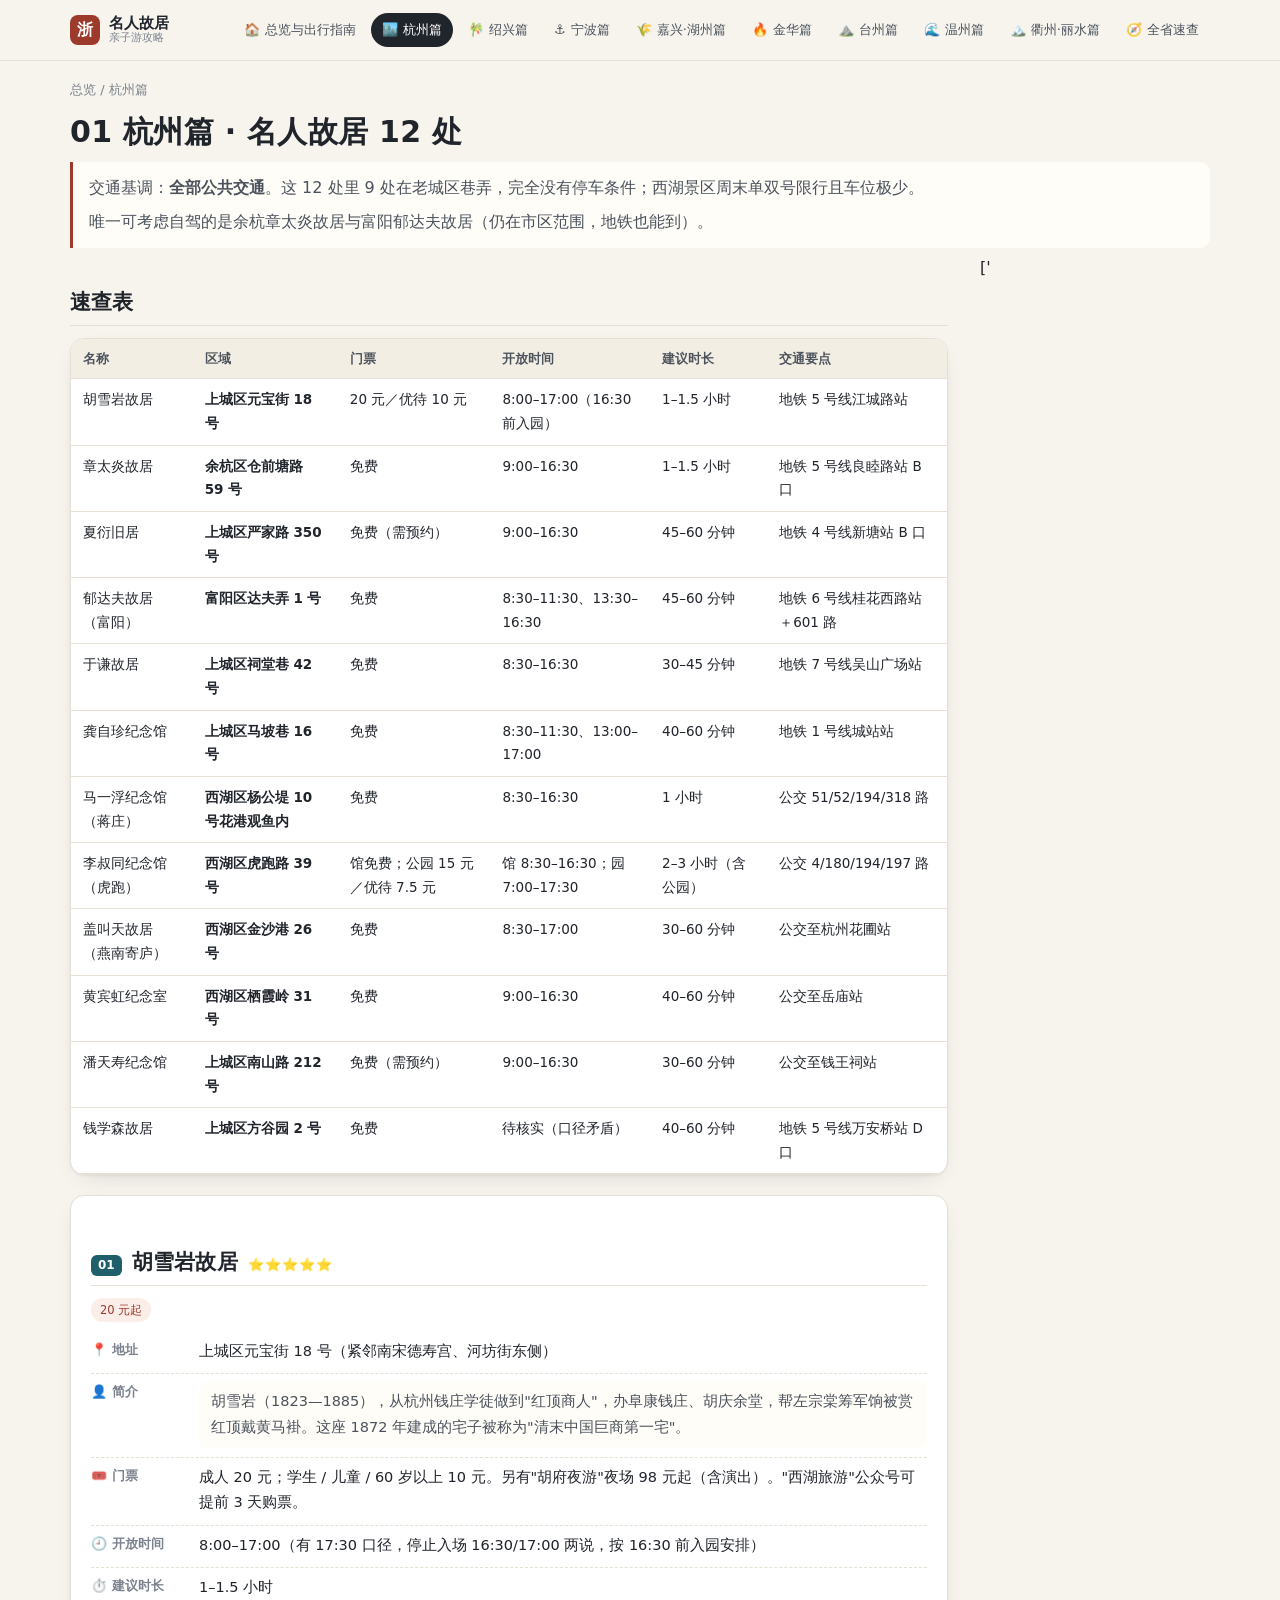
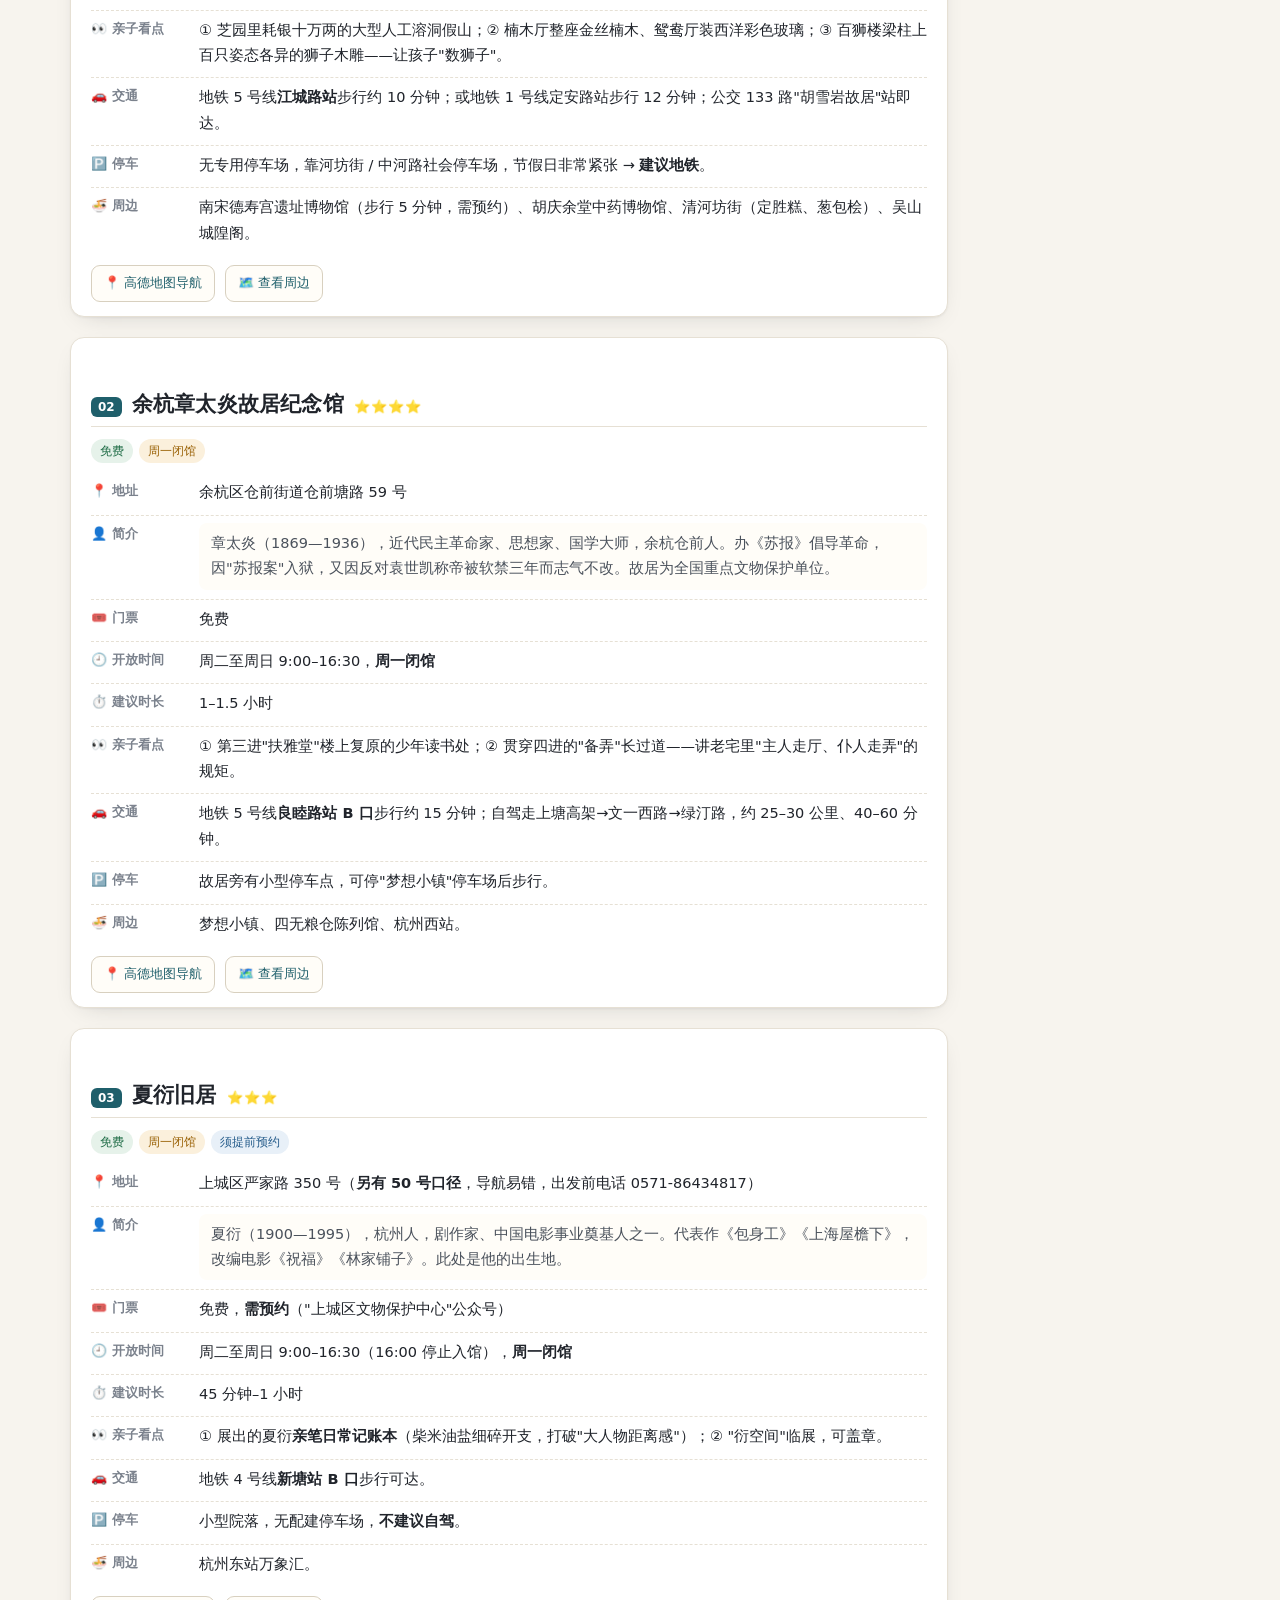
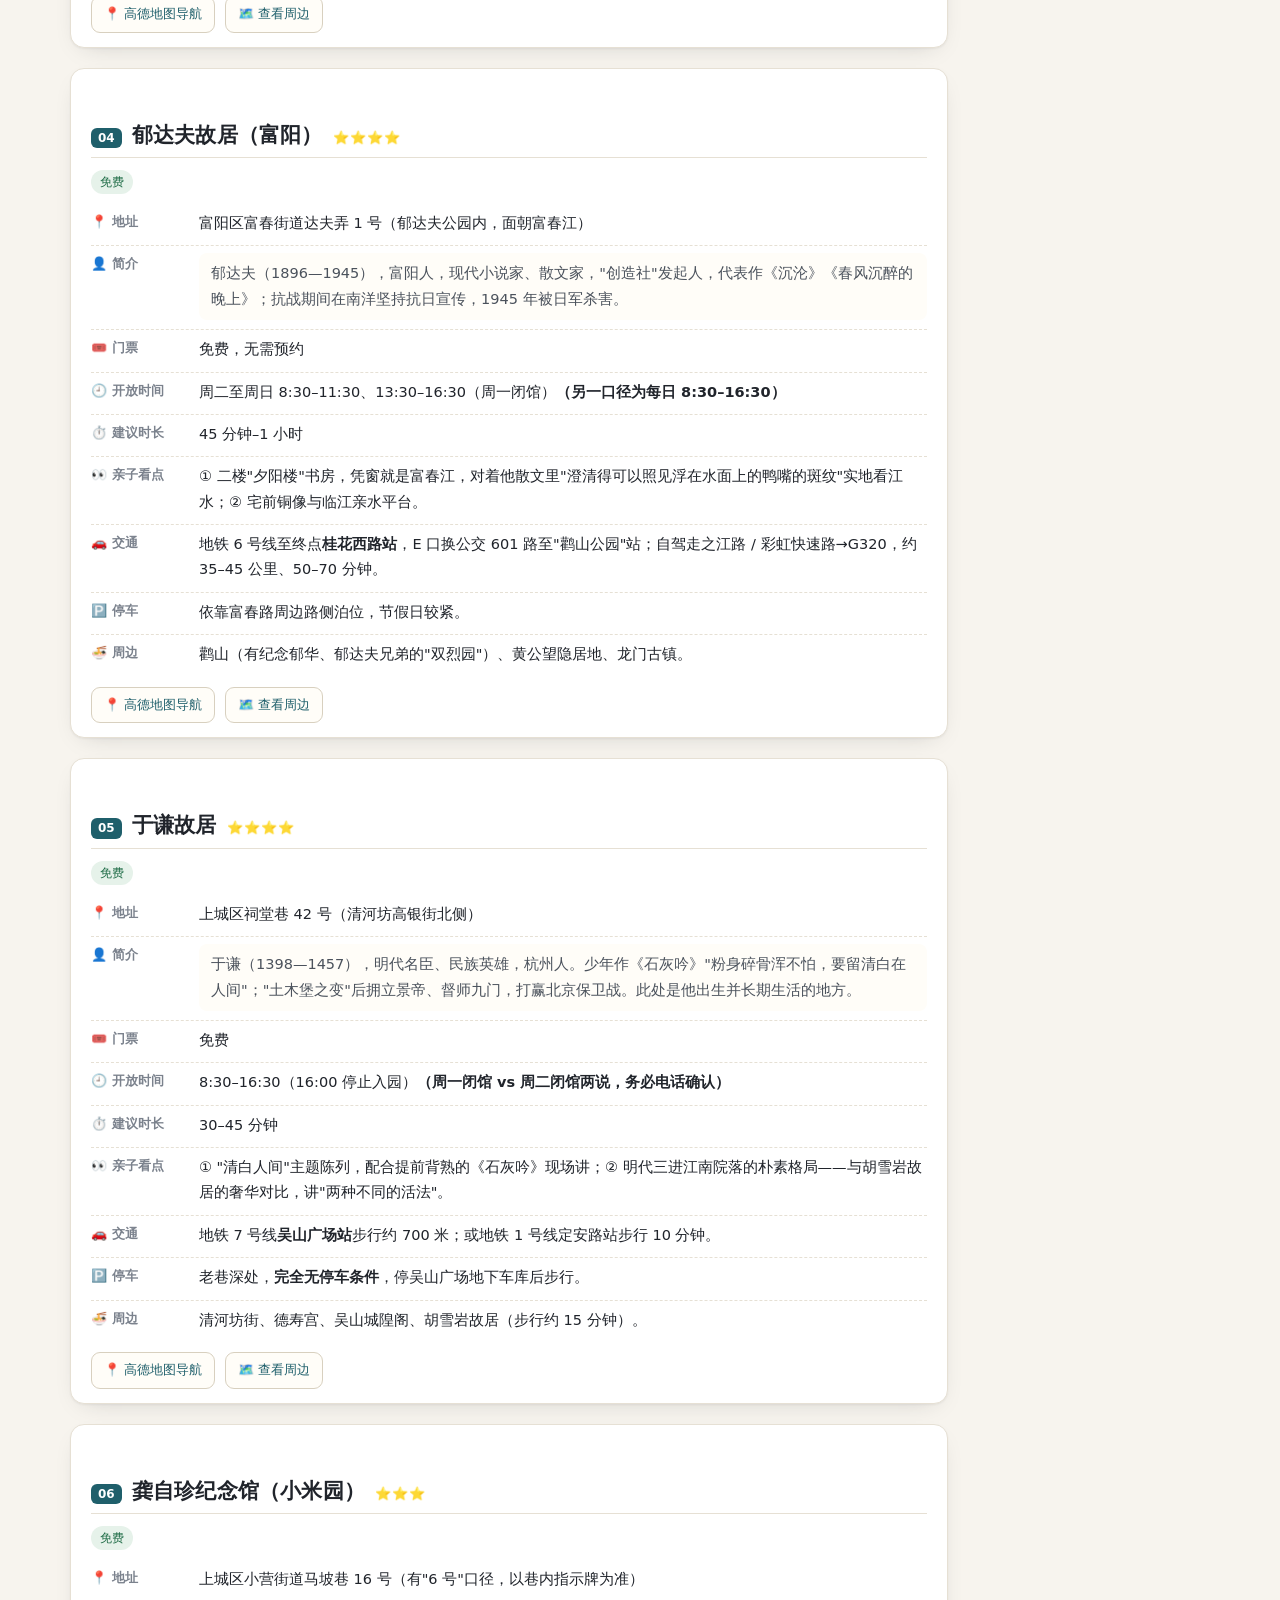
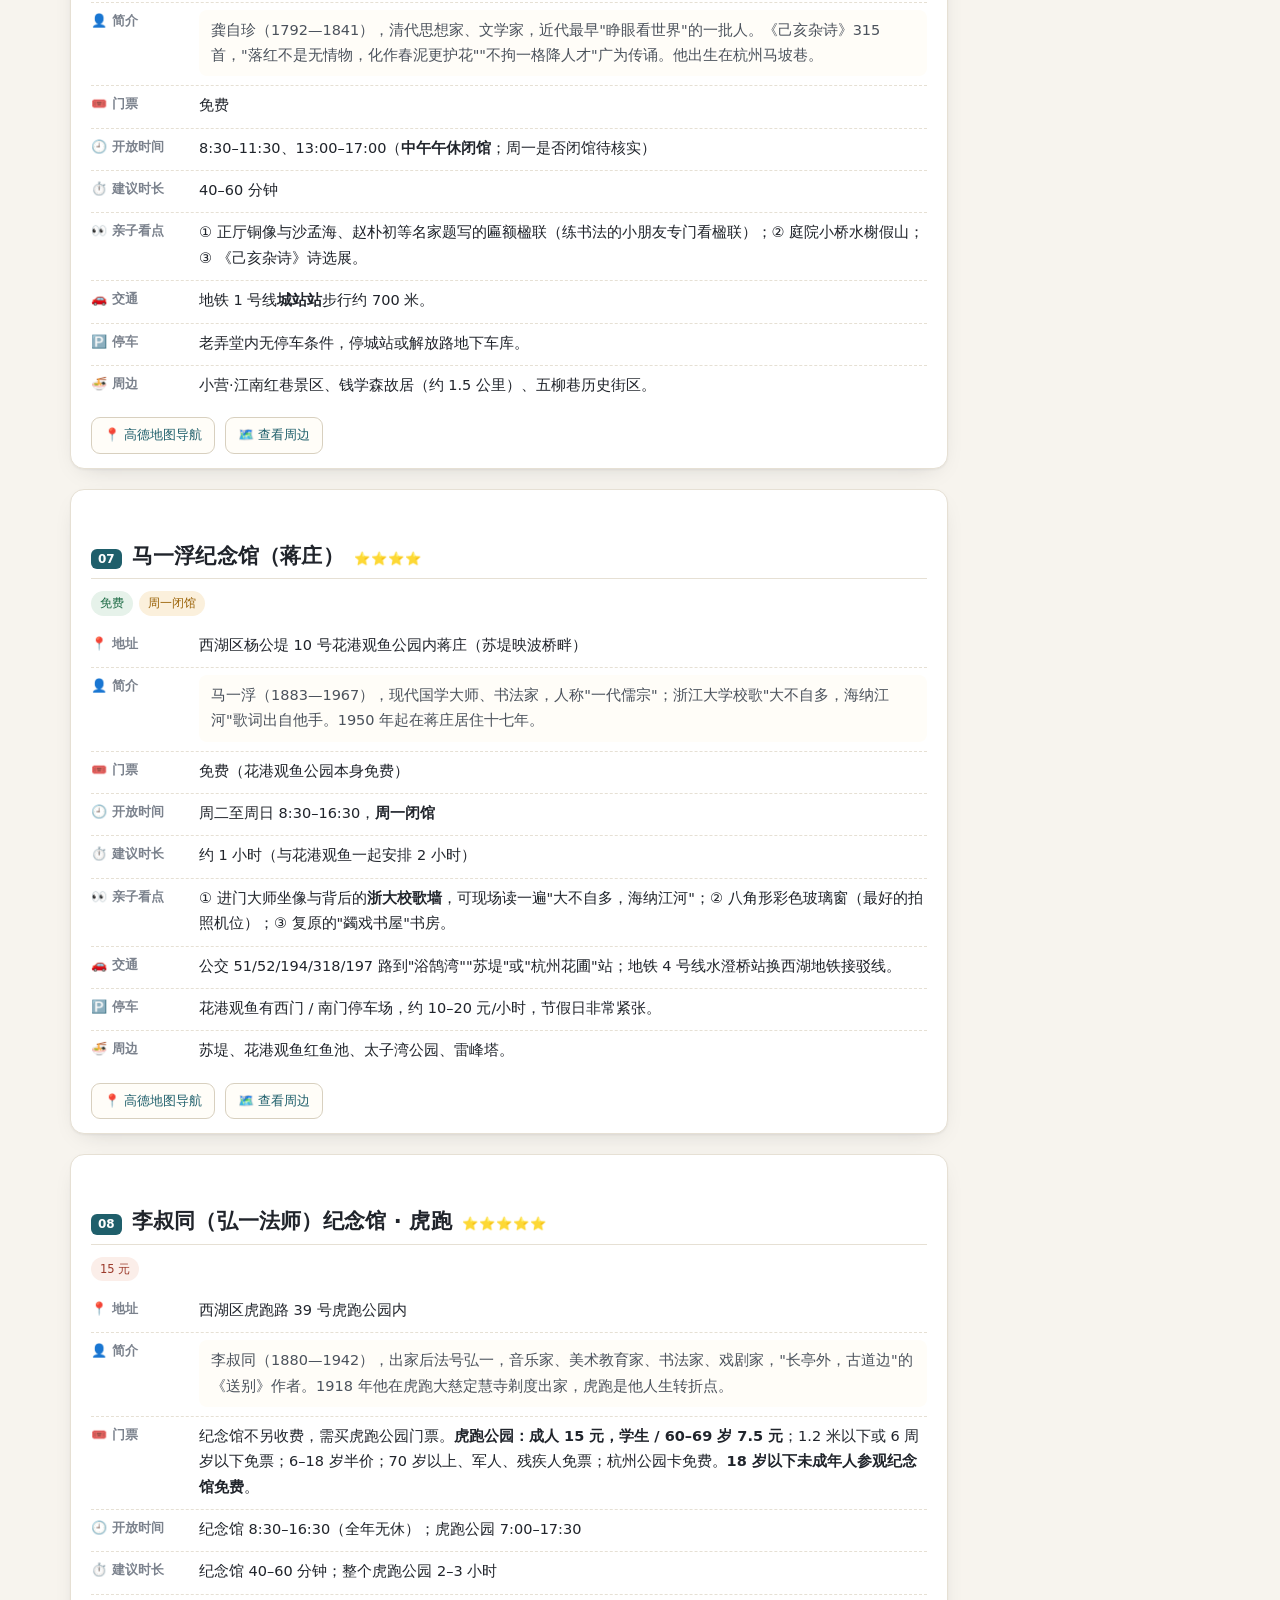
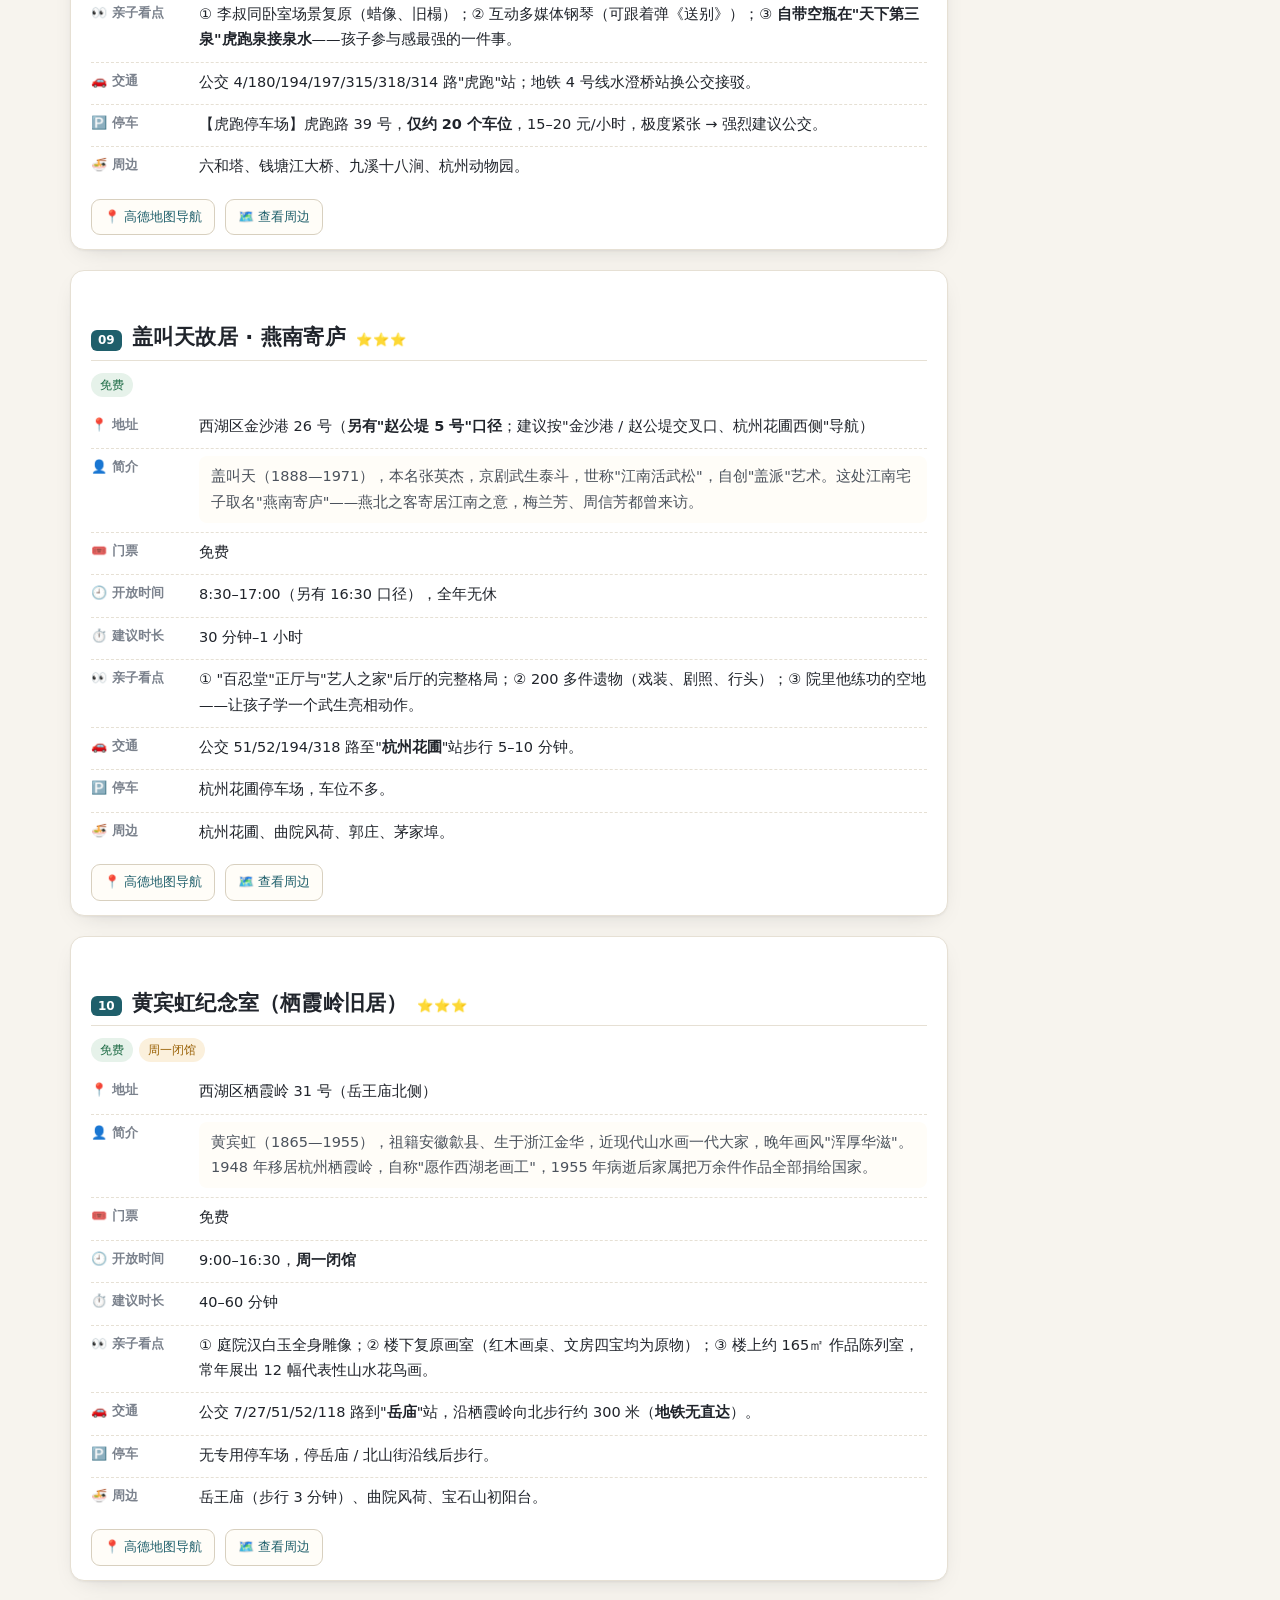
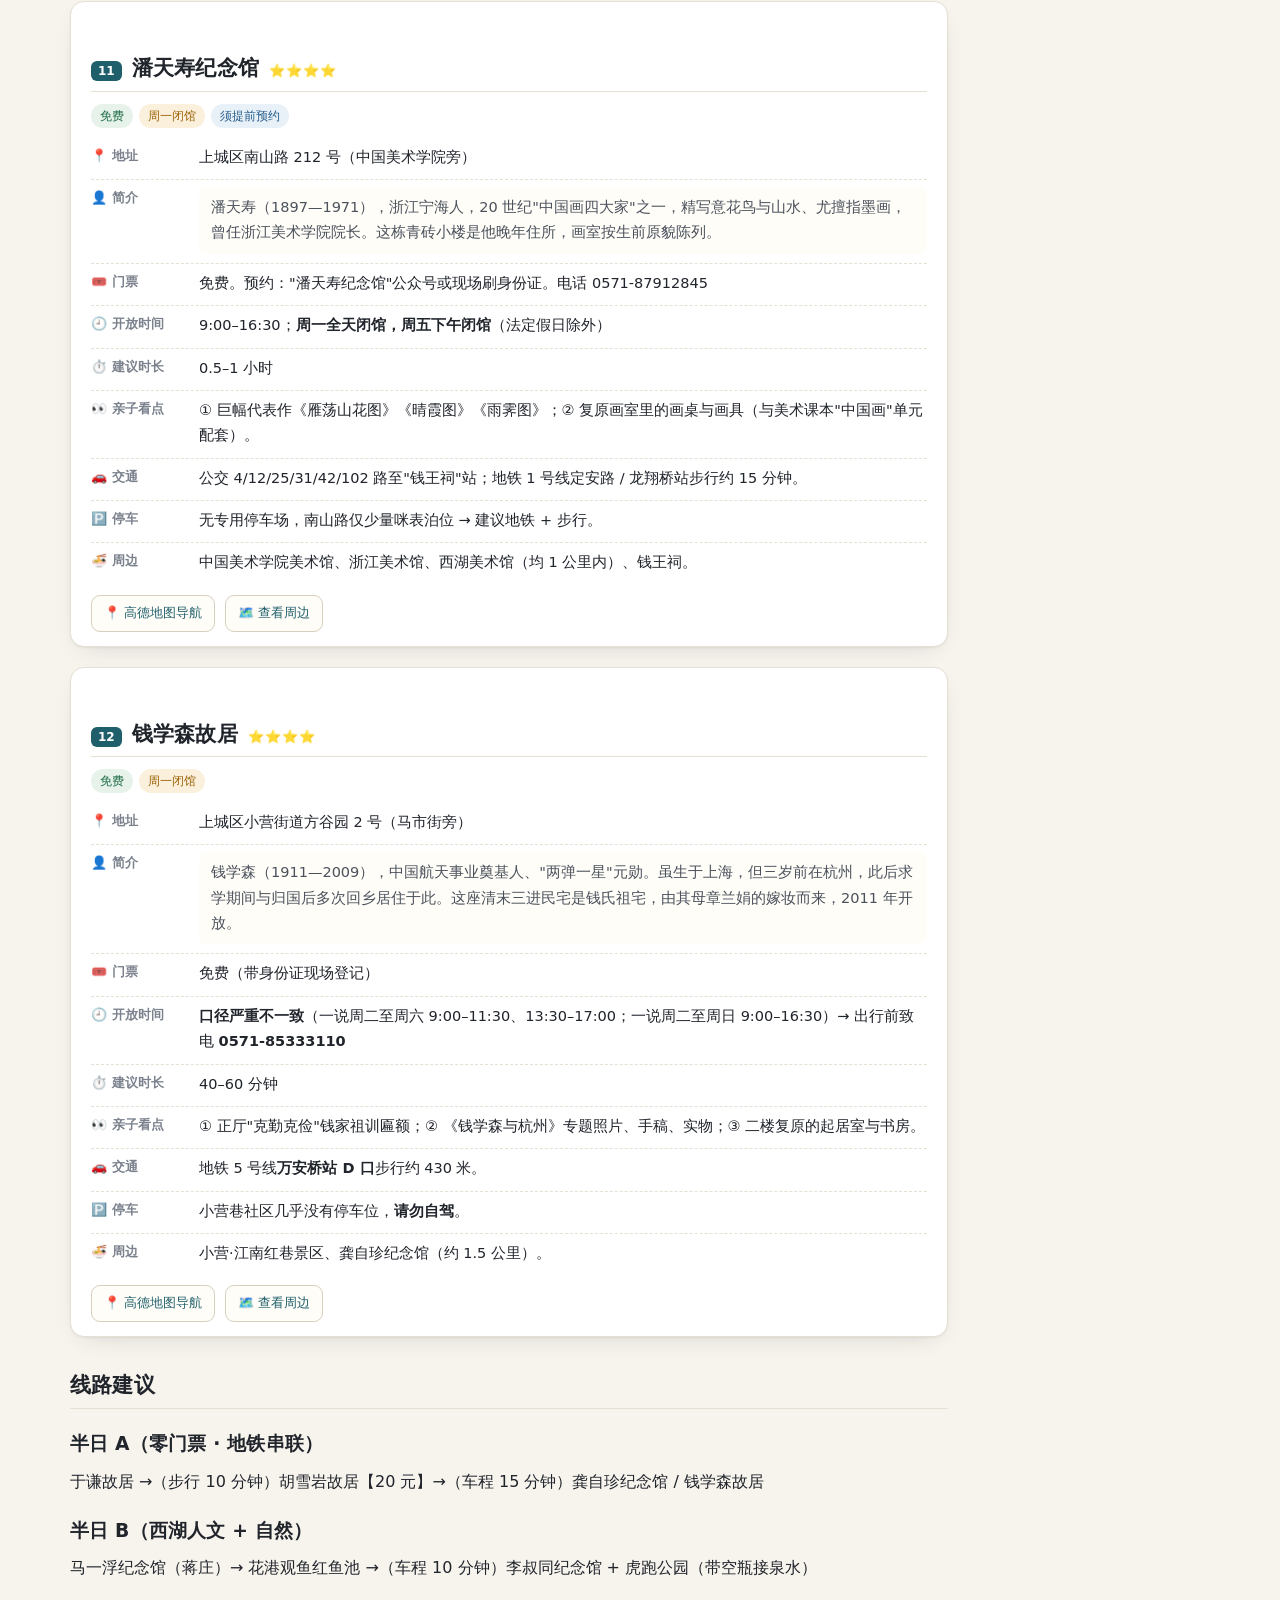
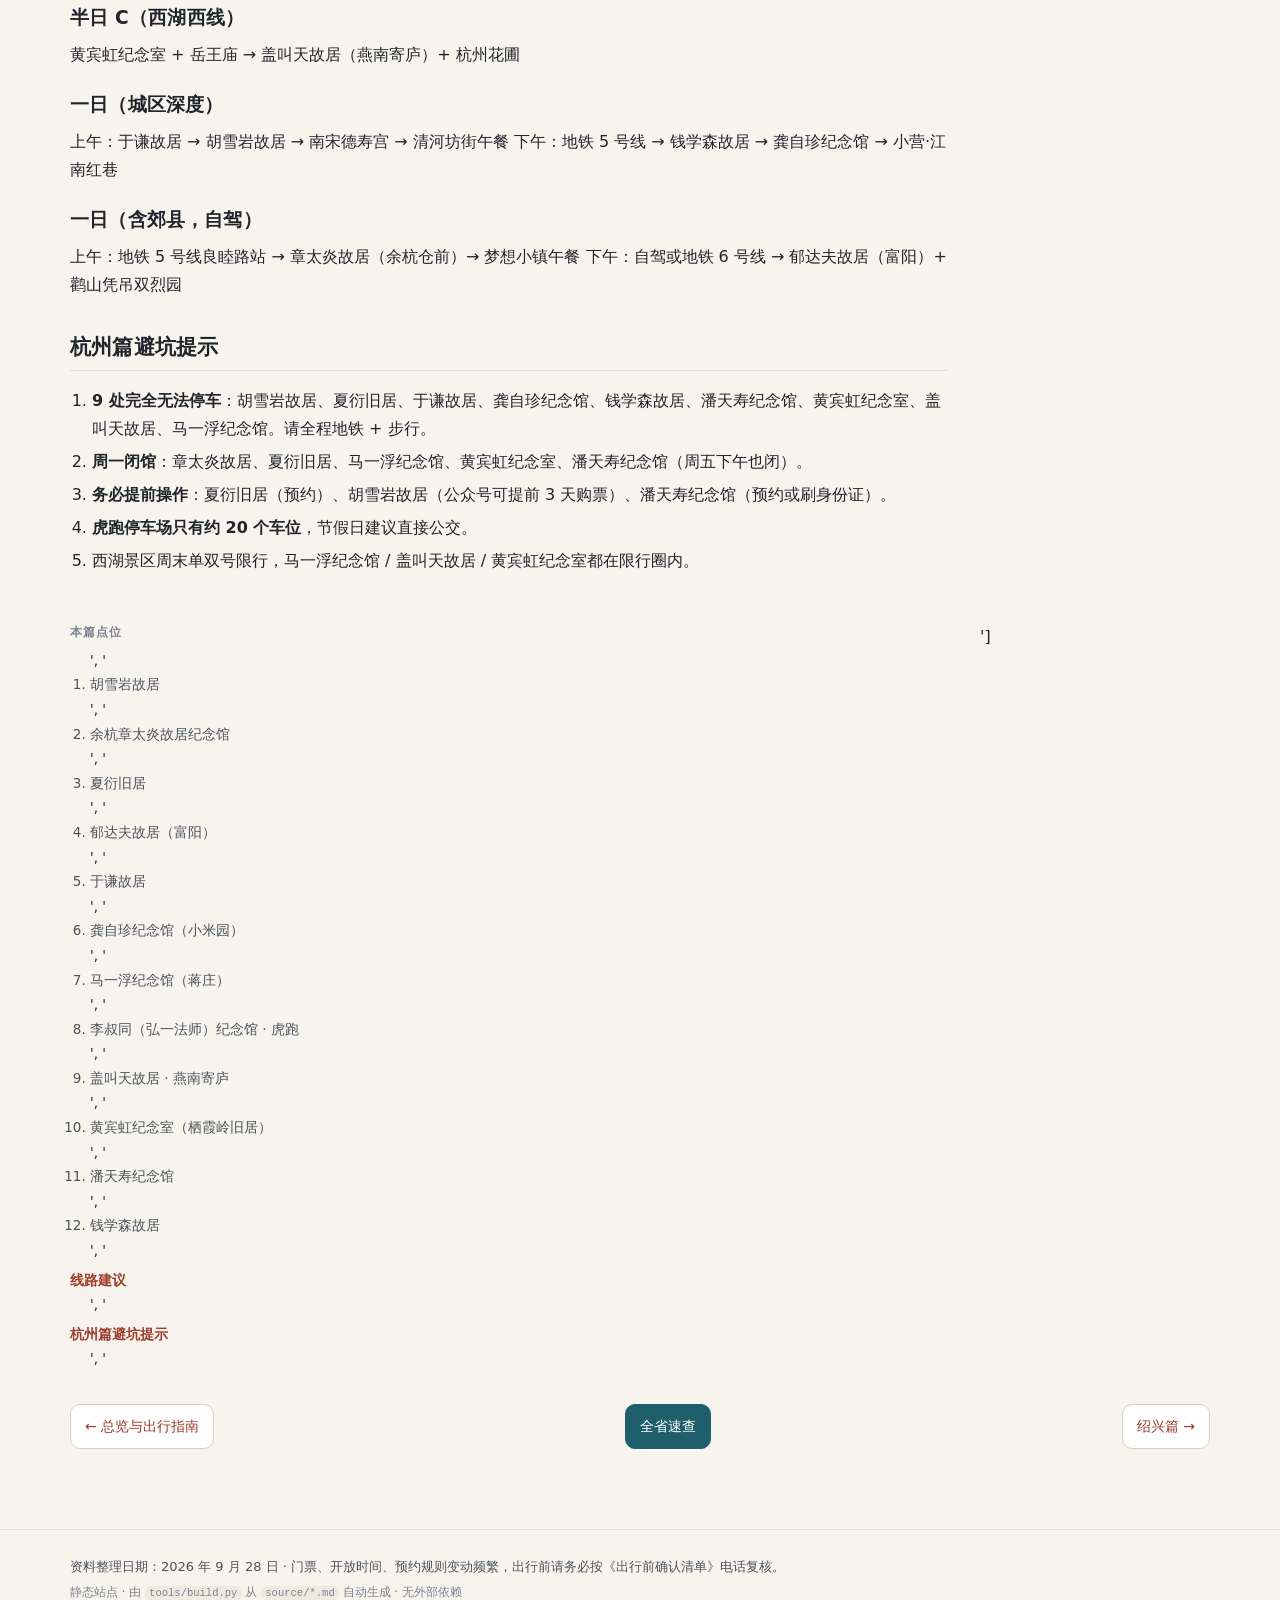
==== commit 769c1613: "style: 速查表隐藏「周一」列（分册页 + 全省速查），数据/徽标/筛选保留" ====
--- a/01-hangzhou.html
+++ b/01-hangzhou.html
@@ -23,7 +23,7 @@
 <h1>01 杭州篇 · 名人故居 12 处</h1>
 <blockquote><p>交通基调：<strong>全部公共交通</strong>。这 12 处里 9 处在老城区巷弄，完全没有停车条件；西湖景区周末单双号限行且车位极少。</p><p>唯一可考虑自驾的是余杭章太炎故居与富阳郁达夫故居（仍在市区范围，地铁也能到）。</p></blockquote>
 </header>
-<div class="two-col"><div class="chap-body"><h2 id="quick">速查表</h2><div class="table-wrap"><table class="grid-table"><thead><tr><th>名称</th><th>区域</th><th>门票</th><th>开放时间</th><th>周一</th><th>建议时长</th><th>交通要点</th></tr></thead><tbody><tr><td data-label="名称">胡雪岩故居</td><td data-label="区域">上城区元宝街 18 号</td><td data-label="门票">20 元／优待 10 元</td><td data-label="开放时间">8:00–17:00（16:30 前入园）</td><td data-label="周一">开放</td><td data-label="建议时长">1–1.5 小时</td><td data-label="交通要点">地铁 5 号线江城路站</td></tr><tr><td data-label="名称">章太炎故居</td><td data-label="区域">余杭区仓前塘路 59 号</td><td data-label="门票">免费</td><td data-label="开放时间">9:00–16:30</td><td data-label="周一"><strong>闭馆</strong></td><td data-label="建议时长">1–1.5 小时</td><td data-label="交通要点">地铁 5 号线良睦路站 B 口</td></tr><tr><td data-label="名称">夏衍旧居</td><td data-label="区域">上城区严家路 350 号</td><td data-label="门票">免费（需预约）</td><td data-label="开放时间">9:00–16:30</td><td data-label="周一"><strong>闭馆</strong></td><td data-label="建议时长">45–60 分钟</td><td data-label="交通要点">地铁 4 号线新塘站 B 口</td></tr><tr><td data-label="名称">郁达夫故居（富阳）</td><td data-label="区域">富阳区达夫弄 1 号</td><td data-label="门票">免费</td><td data-label="开放时间">8:30–11:30、13:30–16:30</td><td data-label="周一"><strong>闭馆</strong>（待核实）</td><td data-label="建议时长">45–60 分钟</td><td data-label="交通要点">地铁 6 号线桂花西路站＋601 路</td></tr><tr><td data-label="名称">于谦故居</td><td data-label="区域">上城区祠堂巷 42 号</td><td data-label="门票">免费</td><td data-label="开放时间">8:30–16:30</td><td data-label="周一">待核实</td><td data-label="建议时长">30–45 分钟</td><td data-label="交通要点">地铁 7 号线吴山广场站</td></tr><tr><td data-label="名称">龚自珍纪念馆</td><td data-label="区域">上城区马坡巷 16 号</td><td data-label="门票">免费</td><td data-label="开放时间">8:30–11:30、13:00–17:00</td><td data-label="周一">待核实</td><td data-label="建议时长">40–60 分钟</td><td data-label="交通要点">地铁 1 号线城站站</td></tr><tr><td data-label="名称">马一浮纪念馆（蒋庄）</td><td data-label="区域">西湖区杨公堤 10 号花港观鱼内</td><td data-label="门票">免费</td><td data-label="开放时间">8:30–16:30</td><td data-label="周一"><strong>闭馆</strong></td><td data-label="建议时长">1 小时</td><td data-label="交通要点">公交 51/52/194/318 路</td></tr><tr><td data-label="名称">李叔同纪念馆（虎跑）</td><td data-label="区域">西湖区虎跑路 39 号</td><td data-label="门票">馆免费；公园 15 元／优待 7.5 元</td><td data-label="开放时间">馆 8:30–16:30；园 7:00–17:30</td><td data-label="周一">开放</td><td data-label="建议时长">2–3 小时（含公园）</td><td data-label="交通要点">公交 4/180/194/197 路</td></tr><tr><td data-label="名称">盖叫天故居（燕南寄庐）</td><td data-label="区域">西湖区金沙港 26 号</td><td data-label="门票">免费</td><td data-label="开放时间">8:30–17:00</td><td data-label="周一">开放</td><td data-label="建议时长">30–60 分钟</td><td data-label="交通要点">公交至杭州花圃站</td></tr><tr><td data-label="名称">黄宾虹纪念室</td><td data-label="区域">西湖区栖霞岭 31 号</td><td data-label="门票">免费</td><td data-label="开放时间">9:00–16:30</td><td data-label="周一"><strong>闭馆</strong></td><td data-label="建议时长">40–60 分钟</td><td data-label="交通要点">公交至岳庙站</td></tr><tr><td data-label="名称">潘天寿纪念馆</td><td data-label="区域">上城区南山路 212 号</td><td data-label="门票">免费（需预约）</td><td data-label="开放时间">9:00–16:30</td><td data-label="周一"><strong>闭馆</strong>（周五下午也闭）</td><td data-label="建议时长">30–60 分钟</td><td data-label="交通要点">公交至钱王祠站</td></tr><tr><td data-label="名称">钱学森故居</td><td data-label="区域">上城区方谷园 2 号</td><td data-label="门票">免费</td><td data-label="开放时间">待核实（口径矛盾）</td><td data-label="周一"><strong>闭馆</strong></td><td data-label="建议时长">40–60 分钟</td><td data-label="交通要点">地铁 5 号线万安桥站 D 口</td></tr></tbody></table></div><section class="spot" id="p-01-1"><h2 class="spot-title"><span class="spot-idx">01</span>胡雪岩故居<span class="stars">⭐⭐⭐⭐⭐</span></h2><div class="badges"><span class="badge paid">20 元起</span></div><dl class="fields"><div class="frow f-addr"><dt>📍 地址</dt><dd>上城区元宝街 18 号（紧邻南宋德寿宫、河坊街东侧）</dd></div><div class="frow f-intro"><dt>👤 简介</dt><dd>胡雪岩（1823—1885），从杭州钱庄学徒做到"红顶商人"，办阜康钱庄、胡庆余堂，帮左宗棠筹军饷被赏红顶戴黄马褂。这座 1872 年建成的宅子被称为"清末中国巨商第一宅"。</dd></div><div class="frow f-"><dt>🎟️ 门票</dt><dd>成人 20 元；学生 / 儿童 / 60 岁以上 10 元。另有"胡府夜游"夜场 98 元起（含演出）。"西湖旅游"公众号可提前 3 天购票。</dd></div><div class="frow f-"><dt>🕘 开放时间</dt><dd>8:00–17:00（有 17:30 口径，停止入场 16:30/17:00 两说，按 16:30 前入园安排）</dd></div><div class="frow f-"><dt>⏱️ 建议时长</dt><dd>1–1.5 小时</dd></div><div class="frow f-"><dt>👀 亲子看点</dt><dd>① 芝园里耗银十万两的大型人工溶洞假山；② 楠木厅整座金丝楠木、鸳鸯厅装西洋彩色玻璃；③ 百狮楼梁柱上百只姿态各异的狮子木雕——让孩子"数狮子"。</dd></div><div class="frow f-"><dt>🚗 交通</dt><dd>地铁 5 号线<strong>江城路站</strong>步行约 10 分钟；或地铁 1 号线定安路站步行 12 分钟；公交 133 路"胡雪岩故居"站即达。</dd></div><div class="frow f-"><dt>🅿️ 停车</dt><dd>无专用停车场，靠河坊街 / 中河路社会停车场，节假日非常紧张 → <strong>建议地铁</strong>。</dd></div><div class="frow f-"><dt>🍜 周边</dt><dd>南宋德寿宫遗址博物馆（步行 5 分钟，需预约）、胡庆余堂中药博物馆、清河坊街（定胜糕、葱包桧）、吴山城隍阁。</dd></div></dl><div class="spot-actions"><a class="nav-btn" target="_blank" rel="noopener" href="https://uri.amap.com/search?keyword=%E4%B8%8A%E5%9F%8E%E5%8C%BA%E5%85%83%E5%AE%9D%E8%A1%97+18+%E5%8F%B7%EF%BC%88%E7%B4%A7%E9%82%BB%E5%8D%97%E5%AE%8B%E5%BE%B7%E5%AF%BF%E5%AE%AB%E3%80%81%E6%B2%B3%E5%9D%8A%E8%A1%97%E4%B8%9C%E4%BE%A7%EF%BC%89+%E8%83%A1%E9%9B%AA%E5%B2%A9%E6%95%85%E5%B1%85">📍 高德地图导航</a><a class="nav-btn" target="_blank" rel="noopener" href="https://www.amap.com/search?query=%E4%B8%8A%E5%9F%8E%E5%8C%BA%E5%85%83%E5%AE%9D%E8%A1%97+18+%E5%8F%B7%EF%BC%88%E7%B4%A7%E9%82%BB%E5%8D%97%E5%AE%8B%E5%BE%B7%E5%AF%BF%E5%AE%AB%E3%80%81%E6%B2%B3%E5%9D%8A%E8%A1%97%E4%B8%9C%E4%BE%A7%EF%BC%89+%E8%83%A1%E9%9B%AA%E5%B2%A9%E6%95%85%E5%B1%85">🗺️ 查看周边</a></div></section><section class="spot" id="p-01-2"><h2 class="spot-title"><span class="spot-idx">02</span>余杭章太炎故居纪念馆<span class="stars">⭐⭐⭐⭐</span></h2><div class="badges"><span class="badge free">免费</span><span class="badge warn">周一闭馆</span></div><dl class="fields"><div class="frow f-addr"><dt>📍 地址</dt><dd>余杭区仓前街道仓前塘路 59 号</dd></div><div class="frow f-intro"><dt>👤 简介</dt><dd>章太炎（1869—1936），近代民主革命家、思想家、国学大师，余杭仓前人。办《苏报》倡导革命，因"苏报案"入狱，又因反对袁世凯称帝被软禁三年而志气不改。故居为全国重点文物保护单位。</dd></div><div class="frow f-"><dt>🎟️ 门票</dt><dd>免费</dd></div><div class="frow f-"><dt>🕘 开放时间</dt><dd>周二至周日 9:00–16:30，<strong>周一闭馆</strong></dd></div><div class="frow f-"><dt>⏱️ 建议时长</dt><dd>1–1.5 小时</dd></div><div class="frow f-"><dt>👀 亲子看点</dt><dd>① 第三进"扶雅堂"楼上复原的少年读书处；② 贯穿四进的"备弄"长过道——讲老宅里"主人走厅、仆人走弄"的规矩。</dd></div><div class="frow f-"><dt>🚗 交通</dt><dd>地铁 5 号线<strong>良睦路站 B 口</strong>步行约 15 分钟；自驾走上塘高架→文一西路→绿汀路，约 25–30 公里、40–60 分钟。</dd></div><div class="frow f-"><dt>🅿️ 停车</dt><dd>故居旁有小型停车点，可停"梦想小镇"停车场后步行。</dd></div><div class="frow f-"><dt>🍜 周边</dt><dd>梦想小镇、四无粮仓陈列馆、杭州西站。</dd></div></dl><div class="spot-actions"><a class="nav-btn" target="_blank" rel="noopener" href="https://uri.amap.com/search?keyword=%E4%BD%99%E6%9D%AD%E5%8C%BA%E4%BB%93%E5%89%8D%E8%A1%97%E9%81%93%E4%BB%93%E5%89%8D%E5%A1%98%E8%B7%AF+59+%E5%8F%B7+%E4%BD%99%E6%9D%AD%E7%AB%A0%E5%A4%AA%E7%82%8E%E6%95%85%E5%B1%85%E7%BA%AA%E5%BF%B5%E9%A6%86">📍 高德地图导航</a><a class="nav-btn" target="_blank" rel="noopener" href="https://www.amap.com/search?query=%E4%BD%99%E6%9D%AD%E5%8C%BA%E4%BB%93%E5%89%8D%E8%A1%97%E9%81%93%E4%BB%93%E5%89%8D%E5%A1%98%E8%B7%AF+59+%E5%8F%B7+%E4%BD%99%E6%9D%AD%E7%AB%A0%E5%A4%AA%E7%82%8E%E6%95%85%E5%B1%85%E7%BA%AA%E5%BF%B5%E9%A6%86">🗺️ 查看周边</a></div></section><section class="spot" id="p-01-3"><h2 class="spot-title"><span class="spot-idx">03</span>夏衍旧居<span class="stars">⭐⭐⭐</span></h2><div class="badges"><span class="badge free">免费</span><span class="badge warn">周一闭馆</span><span class="badge info">须提前预约</span></div><dl class="fields"><div class="frow f-addr"><dt>📍 地址</dt><dd>上城区严家路 350 号（<strong>另有 50 号口径</strong>，导航易错，出发前电话 0571-86434817）</dd></div><div class="frow f-intro"><dt>👤 简介</dt><dd>夏衍（1900—1995），杭州人，剧作家、中国电影事业奠基人之一。代表作《包身工》《上海屋檐下》，改编电影《祝福》《林家铺子》。此处是他的出生地。</dd></div><div class="frow f-"><dt>🎟️ 门票</dt><dd>免费，<strong>需预约</strong>（"上城区文物保护中心"公众号）</dd></div><div class="frow f-"><dt>🕘 开放时间</dt><dd>周二至周日 9:00–16:30（16:00 停止入馆），<strong>周一闭馆</strong></dd></div><div class="frow f-"><dt>⏱️ 建议时长</dt><dd>45 分钟–1 小时</dd></div><div class="frow f-"><dt>👀 亲子看点</dt><dd>① 展出的夏衍<strong>亲笔日常记账本</strong>（柴米油盐细碎开支，打破"大人物距离感"）；② "衍空间"临展，可盖章。</dd></div><div class="frow f-"><dt>🚗 交通</dt><dd>地铁 4 号线<strong>新塘站 B 口</strong>步行可达。</dd></div><div class="frow f-"><dt>🅿️ 停车</dt><dd>小型院落，无配建停车场，<strong>不建议自驾</strong>。</dd></div><div class="frow f-"><dt>🍜 周边</dt><dd>杭州东站万象汇。</dd></div></dl><div class="spot-actions"><a class="nav-btn" target="_blank" rel="noopener" href="https://uri.amap.com/search?keyword=%E4%B8%8A%E5%9F%8E%E5%8C%BA%E4%B8%A5%E5%AE%B6%E8%B7%AF+350+%E5%8F%B7%EF%BC%88%2A%2A%E5%8F%A6%E6%9C%89+50+%E5%8F%B7%E5%8F%A3%E5%BE%84%2A%2A%EF%BC%8C%E5%AF%BC%E8%88%AA%E6%98%93%E9%94%99%EF%BC%8C%E5%87%BA%E5%8F%91%E5%89%8D%E7%94%B5%E8%AF%9D+0571-86434817%EF%BC%89+%E5%A4%8F%E8%A1%8D%E6%97%A7%E5%B1%85">📍 高德地图导航</a><a class="nav-btn" target="_blank" rel="noopener" href="https://www.amap.com/search?query=%E4%B8%8A%E5%9F%8E%E5%8C%BA%E4%B8%A5%E5%AE%B6%E8%B7%AF+350+%E5%8F%B7%EF%BC%88%2A%2A%E5%8F%A6%E6%9C%89+50+%E5%8F%B7%E5%8F%A3%E5%BE%84%2A%2A%EF%BC%8C%E5%AF%BC%E8%88%AA%E6%98%93%E9%94%99%EF%BC%8C%E5%87%BA%E5%8F%91%E5%89%8D%E7%94%B5%E8%AF%9D+0571-86434817%EF%BC%89+%E5%A4%8F%E8%A1%8D%E6%97%A7%E5%B1%85">🗺️ 查看周边</a></div></section><section class="spot" id="p-01-4"><h2 class="spot-title"><span class="spot-idx">04</span>郁达夫故居（富阳）<span class="stars">⭐⭐⭐⭐</span></h2><div class="badges"><span class="badge free">免费</span></div><dl class="fields"><div class="frow f-addr"><dt>📍 地址</dt><dd>富阳区富春街道达夫弄 1 号（郁达夫公园内，面朝富春江）</dd></div><div class="frow f-intro"><dt>👤 简介</dt><dd>郁达夫（1896—1945），富阳人，现代小说家、散文家，"创造社"发起人，代表作《沉沦》《春风沉醉的晚上》；抗战期间在南洋坚持抗日宣传，1945 年被日军杀害。</dd></div><div class="frow f-"><dt>🎟️ 门票</dt><dd>免费，无需预约</dd></div><div class="frow f-"><dt>🕘 开放时间</dt><dd>周二至周日 8:30–11:30、13:30–16:30（周一闭馆）<strong>（另一口径为每日 8:30–16:30）</strong></dd></div><div class="frow f-"><dt>⏱️ 建议时长</dt><dd>45 分钟–1 小时</dd></div><div class="frow f-"><dt>👀 亲子看点</dt><dd>① 二楼"夕阳楼"书房，凭窗就是富春江，对着他散文里"澄清得可以照见浮在水面上的鸭嘴的斑纹"实地看江水；② 宅前铜像与临江亲水平台。</dd></div><div class="frow f-"><dt>🚗 交通</dt><dd>地铁 6 号线至终点<strong>桂花西路站</strong>，E 口换公交 601 路至"鹳山公园"站；自驾走之江路 / 彩虹快速路→G320，约 35–45 公里、50–70 分钟。</dd></div><div class="frow f-"><dt>🅿️ 停车</dt><dd>依靠富春路周边路侧泊位，节假日较紧。</dd></div><div class="frow f-"><dt>🍜 周边</dt><dd>鹳山（有纪念郁华、郁达夫兄弟的"双烈园"）、黄公望隐居地、龙门古镇。</dd></div></dl><div class="spot-actions"><a class="nav-btn" target="_blank" rel="noopener" href="https://uri.amap.com/search?keyword=%E5%AF%8C%E9%98%B3%E5%8C%BA%E5%AF%8C%E6%98%A5%E8%A1%97%E9%81%93%E8%BE%BE%E5%A4%AB%E5%BC%84+1+%E5%8F%B7%EF%BC%88%E9%83%81%E8%BE%BE%E5%A4%AB%E5%85%AC%E5%9B%AD%E5%86%85%EF%BC%8C%E9%9D%A2%E6%9C%9D%E5%AF%8C%E6%98%A5%E6%B1%9F%EF%BC%89+%E9%83%81%E8%BE%BE%E5%A4%AB%E6%95%85%E5%B1%85%EF%BC%88%E5%AF%8C%E9%98%B3%EF%BC%89">📍 高德地图导航</a><a class="nav-btn" target="_blank" rel="noopener" href="https://www.amap.com/search?query=%E5%AF%8C%E9%98%B3%E5%8C%BA%E5%AF%8C%E6%98%A5%E8%A1%97%E9%81%93%E8%BE%BE%E5%A4%AB%E5%BC%84+1+%E5%8F%B7%EF%BC%88%E9%83%81%E8%BE%BE%E5%A4%AB%E5%85%AC%E5%9B%AD%E5%86%85%EF%BC%8C%E9%9D%A2%E6%9C%9D%E5%AF%8C%E6%98%A5%E6%B1%9F%EF%BC%89+%E9%83%81%E8%BE%BE%E5%A4%AB%E6%95%85%E5%B1%85%EF%BC%88%E5%AF%8C%E9%98%B3%EF%BC%89">🗺️ 查看周边</a></div></section><section class="spot" id="p-01-5"><h2 class="spot-title"><span class="spot-idx">05</span>于谦故居<span class="stars">⭐⭐⭐⭐</span></h2><div class="badges"><span class="badge free">免费</span></div><dl class="fields"><div class="frow f-addr"><dt>📍 地址</dt><dd>上城区祠堂巷 42 号（清河坊高银街北侧）</dd></div><div class="frow f-intro"><dt>👤 简介</dt><dd>于谦（1398—1457），明代名臣、民族英雄，杭州人。少年作《石灰吟》"粉身碎骨浑不怕，要留清白在人间"；"土木堡之变"后拥立景帝、督师九门，打赢北京保卫战。此处是他出生并长期生活的地方。</dd></div><div class="frow f-"><dt>🎟️ 门票</dt><dd>免费</dd></div><div class="frow f-"><dt>🕘 开放时间</dt><dd>8:30–16:30（16:00 停止入园）<strong>（周一闭馆 vs 周二闭馆两说，务必电话确认）</strong></dd></div><div class="frow f-"><dt>⏱️ 建议时长</dt><dd>30–45 分钟</dd></div><div class="frow f-"><dt>👀 亲子看点</dt><dd>① "清白人间"主题陈列，配合提前背熟的《石灰吟》现场讲；② 明代三进江南院落的朴素格局——与胡雪岩故居的奢华对比，讲"两种不同的活法"。</dd></div><div class="frow f-"><dt>🚗 交通</dt><dd>地铁 7 号线<strong>吴山广场站</strong>步行约 700 米；或地铁 1 号线定安路站步行 10 分钟。</dd></div><div class="frow f-"><dt>🅿️ 停车</dt><dd>老巷深处，<strong>完全无停车条件</strong>，停吴山广场地下车库后步行。</dd></div><div class="frow f-"><dt>🍜 周边</dt><dd>清河坊街、德寿宫、吴山城隍阁、胡雪岩故居（步行约 15 分钟）。</dd></div></dl><div class="spot-actions"><a class="nav-btn" target="_blank" rel="noopener" href="https://uri.amap.com/search?keyword=%E4%B8%8A%E5%9F%8E%E5%8C%BA%E7%A5%A0%E5%A0%82%E5%B7%B7+42+%E5%8F%B7%EF%BC%88%E6%B8%85%E6%B2%B3%E5%9D%8A%E9%AB%98%E9%93%B6%E8%A1%97%E5%8C%97%E4%BE%A7%EF%BC%89+%E4%BA%8E%E8%B0%A6%E6%95%85%E5%B1%85">📍 高德地图导航</a><a class="nav-btn" target="_blank" rel="noopener" href="https://www.amap.com/search?query=%E4%B8%8A%E5%9F%8E%E5%8C%BA%E7%A5%A0%E5%A0%82%E5%B7%B7+42+%E5%8F%B7%EF%BC%88%E6%B8%85%E6%B2%B3%E5%9D%8A%E9%AB%98%E9%93%B6%E8%A1%97%E5%8C%97%E4%BE%A7%EF%BC%89+%E4%BA%8E%E8%B0%A6%E6%95%85%E5%B1%85">🗺️ 查看周边</a></div></section><section class="spot" id="p-01-6"><h2 class="spot-title"><span class="spot-idx">06</span>龚自珍纪念馆（小米园）<span class="stars">⭐⭐⭐</span></h2><div class="badges"><span class="badge free">免费</span></div><dl class="fields"><div class="frow f-addr"><dt>📍 地址</dt><dd>上城区小营街道马坡巷 16 号（有"6 号"口径，以巷内指示牌为准）</dd></div><div class="frow f-intro"><dt>👤 简介</dt><dd>龚自珍（1792—1841），清代思想家、文学家，近代最早"睁眼看世界"的一批人。《己亥杂诗》315 首，"落红不是无情物，化作春泥更护花""不拘一格降人才"广为传诵。他出生在杭州马坡巷。</dd></div><div class="frow f-"><dt>🎟️ 门票</dt><dd>免费</dd></div><div class="frow f-"><dt>🕘 开放时间</dt><dd>8:30–11:30、13:00–17:00（<strong>中午午休闭馆</strong>；周一是否闭馆待核实）</dd></div><div class="frow f-"><dt>⏱️ 建议时长</dt><dd>40–60 分钟</dd></div><div class="frow f-"><dt>👀 亲子看点</dt><dd>① 正厅铜像与沙孟海、赵朴初等名家题写的匾额楹联（练书法的小朋友专门看楹联）；② 庭院小桥水榭假山；③ 《己亥杂诗》诗选展。</dd></div><div class="frow f-"><dt>🚗 交通</dt><dd>地铁 1 号线<strong>城站站</strong>步行约 700 米。</dd></div><div class="frow f-"><dt>🅿️ 停车</dt><dd>老弄堂内无停车条件，停城站或解放路地下车库。</dd></div><div class="frow f-"><dt>🍜 周边</dt><dd>小营·江南红巷景区、钱学森故居（约 1.5 公里）、五柳巷历史街区。</dd></div></dl><div class="spot-actions"><a class="nav-btn" target="_blank" rel="noopener" href="https://uri.amap.com/search?keyword=%E4%B8%8A%E5%9F%8E%E5%8C%BA%E5%B0%8F%E8%90%A5%E8%A1%97%E9%81%93%E9%A9%AC%E5%9D%A1%E5%B7%B7+16+%E5%8F%B7%EF%BC%88%E6%9C%89%226+%E5%8F%B7%22%E5%8F%A3%E5%BE%84%EF%BC%8C%E4%BB%A5%E5%B7%B7%E5%86%85%E6%8C%87%E7%A4%BA%E7%89%8C%E4%B8%BA%E5%87%86%EF%BC%89+%E9%BE%9A%E8%87%AA%E7%8F%8D%E7%BA%AA%E5%BF%B5%E9%A6%86%EF%BC%88%E5%B0%8F%E7%B1%B3%E5%9B%AD%EF%BC%89">📍 高德地图导航</a><a class="nav-btn" target="_blank" rel="noopener" href="https://www.amap.com/search?query=%E4%B8%8A%E5%9F%8E%E5%8C%BA%E5%B0%8F%E8%90%A5%E8%A1%97%E9%81%93%E9%A9%AC%E5%9D%A1%E5%B7%B7+16+%E5%8F%B7%EF%BC%88%E6%9C%89%226+%E5%8F%B7%22%E5%8F%A3%E5%BE%84%EF%BC%8C%E4%BB%A5%E5%B7%B7%E5%86%85%E6%8C%87%E7%A4%BA%E7%89%8C%E4%B8%BA%E5%87%86%EF%BC%89+%E9%BE%9A%E8%87%AA%E7%8F%8D%E7%BA%AA%E5%BF%B5%E9%A6%86%EF%BC%88%E5%B0%8F%E7%B1%B3%E5%9B%AD%EF%BC%89">🗺️ 查看周边</a></div></section><section class="spot" id="p-01-7"><h2 class="spot-title"><span class="spot-idx">07</span>马一浮纪念馆（蒋庄）<span class="stars">⭐⭐⭐⭐</span></h2><div class="badges"><span class="badge free">免费</span><span class="badge warn">周一闭馆</span></div><dl class="fields"><div class="frow f-addr"><dt>📍 地址</dt><dd>西湖区杨公堤 10 号花港观鱼公园内蒋庄（苏堤映波桥畔）</dd></div><div class="frow f-intro"><dt>👤 简介</dt><dd>马一浮（1883—1967），现代国学大师、书法家，人称"一代儒宗"；浙江大学校歌"大不自多，海纳江河"歌词出自他手。1950 年起在蒋庄居住十七年。</dd></div><div class="frow f-"><dt>🎟️ 门票</dt><dd>免费（花港观鱼公园本身免费）</dd></div><div class="frow f-"><dt>🕘 开放时间</dt><dd>周二至周日 8:30–16:30，<strong>周一闭馆</strong></dd></div><div class="frow f-"><dt>⏱️ 建议时长</dt><dd>约 1 小时（与花港观鱼一起安排 2 小时）</dd></div><div class="frow f-"><dt>👀 亲子看点</dt><dd>① 进门大师坐像与背后的<strong>浙大校歌墙</strong>，可现场读一遍"大不自多，海纳江河"；② 八角形彩色玻璃窗（最好的拍照机位）；③ 复原的"蠲戏书屋"书房。</dd></div><div class="frow f-"><dt>🚗 交通</dt><dd>公交 51/52/194/318/197 路到"浴鹄湾""苏堤"或"杭州花圃"站；地铁 4 号线水澄桥站换西湖地铁接驳线。</dd></div><div class="frow f-"><dt>🅿️ 停车</dt><dd>花港观鱼有西门 / 南门停车场，约 10–20 元/小时，节假日非常紧张。</dd></div><div class="frow f-"><dt>🍜 周边</dt><dd>苏堤、花港观鱼红鱼池、太子湾公园、雷峰塔。</dd></div></dl><div class="spot-actions"><a class="nav-btn" target="_blank" rel="noopener" href="https://uri.amap.com/search?keyword=%E8%A5%BF%E6%B9%96%E5%8C%BA%E6%9D%A8%E5%85%AC%E5%A0%A4+10+%E5%8F%B7%E8%8A%B1%E6%B8%AF%E8%A7%82%E9%B1%BC%E5%85%AC%E5%9B%AD%E5%86%85%E8%92%8B%E5%BA%84%EF%BC%88%E8%8B%8F%E5%A0%A4%E6%98%A0%E6%B3%A2%E6%A1%A5%E7%95%94%EF%BC%89+%E9%A9%AC%E4%B8%80%E6%B5%AE%E7%BA%AA%E5%BF%B5%E9%A6%86%EF%BC%88%E8%92%8B%E5%BA%84%EF%BC%89">📍 高德地图导航</a><a class="nav-btn" target="_blank" rel="noopener" href="https://www.amap.com/search?query=%E8%A5%BF%E6%B9%96%E5%8C%BA%E6%9D%A8%E5%85%AC%E5%A0%A4+10+%E5%8F%B7%E8%8A%B1%E6%B8%AF%E8%A7%82%E9%B1%BC%E5%85%AC%E5%9B%AD%E5%86%85%E8%92%8B%E5%BA%84%EF%BC%88%E8%8B%8F%E5%A0%A4%E6%98%A0%E6%B3%A2%E6%A1%A5%E7%95%94%EF%BC%89+%E9%A9%AC%E4%B8%80%E6%B5%AE%E7%BA%AA%E5%BF%B5%E9%A6%86%EF%BC%88%E8%92%8B%E5%BA%84%EF%BC%89">🗺️ 查看周边</a></div></section><section class="spot" id="p-01-8"><h2 class="spot-title"><span class="spot-idx">08</span>李叔同（弘一法师）纪念馆 · 虎跑<span class="stars">⭐⭐⭐⭐⭐</span></h2><div class="badges"><span class="badge paid">15 元</span></div><dl class="fields"><div class="frow f-addr"><dt>📍 地址</dt><dd>西湖区虎跑路 39 号虎跑公园内</dd></div><div class="frow f-intro"><dt>👤 简介</dt><dd>李叔同（1880—1942），出家后法号弘一，音乐家、美术教育家、书法家、戏剧家，"长亭外，古道边"的《送别》作者。1918 年他在虎跑大慈定慧寺剃度出家，虎跑是他人生转折点。</dd></div><div class="frow f-"><dt>🎟️ 门票</dt><dd>纪念馆不另收费，需买虎跑公园门票。<strong>虎跑公园：成人 15 元，学生 / 60–69 岁 7.5 元</strong>；1.2 米以下或 6 周岁以下免票；6–18 岁半价；70 岁以上、军人、残疾人免票；杭州公园卡免费。<strong>18 岁以下未成年人参观纪念馆免费</strong>。</dd></div><div class="frow f-"><dt>🕘 开放时间</dt><dd>纪念馆 8:30–16:30（全年无休）；虎跑公园 7:00–17:30</dd></div><div class="frow f-"><dt>⏱️ 建议时长</dt><dd>纪念馆 40–60 分钟；整个虎跑公园 2–3 小时</dd></div><div class="frow f-"><dt>👀 亲子看点</dt><dd>① 李叔同卧室场景复原（蜡像、旧榻）；② 互动多媒体钢琴（可跟着弹《送别》）；③ <strong>自带空瓶在"天下第三泉"虎跑泉接泉水</strong>——孩子参与感最强的一件事。</dd></div><div class="frow f-"><dt>🚗 交通</dt><dd>公交 4/180/194/197/315/318/314 路"虎跑"站；地铁 4 号线水澄桥站换公交接驳。</dd></div><div class="frow f-"><dt>🅿️ 停车</dt><dd>【虎跑停车场】虎跑路 39 号，<strong>仅约 20 个车位</strong>，15–20 元/小时，极度紧张 → 强烈建议公交。</dd></div><div class="frow f-"><dt>🍜 周边</dt><dd>六和塔、钱塘江大桥、九溪十八涧、杭州动物园。</dd></div></dl><div class="spot-actions"><a class="nav-btn" target="_blank" rel="noopener" href="https://uri.amap.com/search?keyword=%E8%A5%BF%E6%B9%96%E5%8C%BA%E8%99%8E%E8%B7%91%E8%B7%AF+39+%E5%8F%B7%E8%99%8E%E8%B7%91%E5%85%AC%E5%9B%AD%E5%86%85+%E6%9D%8E%E5%8F%94%E5%90%8C%EF%BC%88%E5%BC%98%E4%B8%80%E6%B3%95%E5%B8%88%EF%BC%89%E7%BA%AA%E5%BF%B5%E9%A6%86+%C2%B7+%E8%99%8E%E8%B7%91">📍 高德地图导航</a><a class="nav-btn" target="_blank" rel="noopener" href="https://www.amap.com/search?query=%E8%A5%BF%E6%B9%96%E5%8C%BA%E8%99%8E%E8%B7%91%E8%B7%AF+39+%E5%8F%B7%E8%99%8E%E8%B7%91%E5%85%AC%E5%9B%AD%E5%86%85+%E6%9D%8E%E5%8F%94%E5%90%8C%EF%BC%88%E5%BC%98%E4%B8%80%E6%B3%95%E5%B8%88%EF%BC%89%E7%BA%AA%E5%BF%B5%E9%A6%86+%C2%B7+%E8%99%8E%E8%B7%91">🗺️ 查看周边</a></div></section><section class="spot" id="p-01-9"><h2 class="spot-title"><span class="spot-idx">09</span>盖叫天故居 · 燕南寄庐<span class="stars">⭐⭐⭐</span></h2><div class="badges"><span class="badge free">免费</span></div><dl class="fields"><div class="frow f-addr"><dt>📍 地址</dt><dd>西湖区金沙港 26 号（<strong>另有"赵公堤 5 号"口径</strong>；建议按"金沙港 / 赵公堤交叉口、杭州花圃西侧"导航）</dd></div><div class="frow f-intro"><dt>👤 简介</dt><dd>盖叫天（1888—1971），本名张英杰，京剧武生泰斗，世称"江南活武松"，自创"盖派"艺术。这处江南宅子取名"燕南寄庐"——燕北之客寄居江南之意，梅兰芳、周信芳都曾来访。</dd></div><div class="frow f-"><dt>🎟️ 门票</dt><dd>免费</dd></div><div class="frow f-"><dt>🕘 开放时间</dt><dd>8:30–17:00（另有 16:30 口径），全年无休</dd></div><div class="frow f-"><dt>⏱️ 建议时长</dt><dd>30 分钟–1 小时</dd></div><div class="frow f-"><dt>👀 亲子看点</dt><dd>① "百忍堂"正厅与"艺人之家"后厅的完整格局；② 200 多件遗物（戏装、剧照、行头）；③ 院里他练功的空地——让孩子学一个武生亮相动作。</dd></div><div class="frow f-"><dt>🚗 交通</dt><dd>公交 51/52/194/318 路至"<strong>杭州花圃</strong>"站步行 5–10 分钟。</dd></div><div class="frow f-"><dt>🅿️ 停车</dt><dd>杭州花圃停车场，车位不多。</dd></div><div class="frow f-"><dt>🍜 周边</dt><dd>杭州花圃、曲院风荷、郭庄、茅家埠。</dd></div></dl><div class="spot-actions"><a class="nav-btn" target="_blank" rel="noopener" href="https://uri.amap.com/search?keyword=%E8%A5%BF%E6%B9%96%E5%8C%BA%E9%87%91%E6%B2%99%E6%B8%AF+26+%E5%8F%B7%EF%BC%88%2A%2A%E5%8F%A6%E6%9C%89%22%E8%B5%B5%E5%85%AC%E5%A0%A4+5+%E5%8F%B7%22%E5%8F%A3%E5%BE%84%2A%2A%EF%BC%9B%E5%BB%BA%E8%AE%AE%E6%8C%89%22%E9%87%91%E6%B2%99%E6%B8%AF+%2F+%E8%B5%B5%E5%85%AC%E5%A0%A4%E4%BA%A4%E5%8F%89%E5%8F%A3%E3%80%81%E6%9D%AD%E5%B7%9E%E8%8A%B1%E5%9C%83%E8%A5%BF%E4%BE%A7%22%E5%AF%BC%E8%88%AA%EF%BC%89+%E7%9B%96%E5%8F%AB%E5%A4%A9%E6%95%85%E5%B1%85+%C2%B7+%E7%87%95%E5%8D%97%E5%AF%84%E5%BA%90">📍 高德地图导航</a><a class="nav-btn" target="_blank" rel="noopener" href="https://www.amap.com/search?query=%E8%A5%BF%E6%B9%96%E5%8C%BA%E9%87%91%E6%B2%99%E6%B8%AF+26+%E5%8F%B7%EF%BC%88%2A%2A%E5%8F%A6%E6%9C%89%22%E8%B5%B5%E5%85%AC%E5%A0%A4+5+%E5%8F%B7%22%E5%8F%A3%E5%BE%84%2A%2A%EF%BC%9B%E5%BB%BA%E8%AE%AE%E6%8C%89%22%E9%87%91%E6%B2%99%E6%B8%AF+%2F+%E8%B5%B5%E5%85%AC%E5%A0%A4%E4%BA%A4%E5%8F%89%E5%8F%A3%E3%80%81%E6%9D%AD%E5%B7%9E%E8%8A%B1%E5%9C%83%E8%A5%BF%E4%BE%A7%22%E5%AF%BC%E8%88%AA%EF%BC%89+%E7%9B%96%E5%8F%AB%E5%A4%A9%E6%95%85%E5%B1%85+%C2%B7+%E7%87%95%E5%8D%97%E5%AF%84%E5%BA%90">🗺️ 查看周边</a></div></section><section class="spot" id="p-01-10"><h2 class="spot-title"><span class="spot-idx">10</span>黄宾虹纪念室（栖霞岭旧居）<span class="stars">⭐⭐⭐</span></h2><div class="badges"><span class="badge free">免费</span><span class="badge warn">周一闭馆</span></div><dl class="fields"><div class="frow f-addr"><dt>📍 地址</dt><dd>西湖区栖霞岭 31 号（岳王庙北侧）</dd></div><div class="frow f-intro"><dt>👤 简介</dt><dd>黄宾虹（1865—1955），祖籍安徽歙县、生于浙江金华，近现代山水画一代大家，晚年画风"浑厚华滋"。1948 年移居杭州栖霞岭，自称"愿作西湖老画工"，1955 年病逝后家属把万余件作品全部捐给国家。</dd></div><div class="frow f-"><dt>🎟️ 门票</dt><dd>免费</dd></div><div class="frow f-"><dt>🕘 开放时间</dt><dd>9:00–16:30，<strong>周一闭馆</strong></dd></div><div class="frow f-"><dt>⏱️ 建议时长</dt><dd>40–60 分钟</dd></div><div class="frow f-"><dt>👀 亲子看点</dt><dd>① 庭院汉白玉全身雕像；② 楼下复原画室（红木画桌、文房四宝均为原物）；③ 楼上约 165㎡ 作品陈列室，常年展出 12 幅代表性山水花鸟画。</dd></div><div class="frow f-"><dt>🚗 交通</dt><dd>公交 7/27/51/52/118 路到"<strong>岳庙</strong>"站，沿栖霞岭向北步行约 300 米（<strong>地铁无直达</strong>）。</dd></div><div class="frow f-"><dt>🅿️ 停车</dt><dd>无专用停车场，停岳庙 / 北山街沿线后步行。</dd></div><div class="frow f-"><dt>🍜 周边</dt><dd>岳王庙（步行 3 分钟）、曲院风荷、宝石山初阳台。</dd></div></dl><div class="spot-actions"><a class="nav-btn" target="_blank" rel="noopener" href="https://uri.amap.com/search?keyword=%E8%A5%BF%E6%B9%96%E5%8C%BA%E6%A0%96%E9%9C%9E%E5%B2%AD+31+%E5%8F%B7%EF%BC%88%E5%B2%B3%E7%8E%8B%E5%BA%99%E5%8C%97%E4%BE%A7%EF%BC%89+%E9%BB%84%E5%AE%BE%E8%99%B9%E7%BA%AA%E5%BF%B5%E5%AE%A4%EF%BC%88%E6%A0%96%E9%9C%9E%E5%B2%AD%E6%97%A7%E5%B1%85%EF%BC%89">📍 高德地图导航</a><a class="nav-btn" target="_blank" rel="noopener" href="https://www.amap.com/search?query=%E8%A5%BF%E6%B9%96%E5%8C%BA%E6%A0%96%E9%9C%9E%E5%B2%AD+31+%E5%8F%B7%EF%BC%88%E5%B2%B3%E7%8E%8B%E5%BA%99%E5%8C%97%E4%BE%A7%EF%BC%89+%E9%BB%84%E5%AE%BE%E8%99%B9%E7%BA%AA%E5%BF%B5%E5%AE%A4%EF%BC%88%E6%A0%96%E9%9C%9E%E5%B2%AD%E6%97%A7%E5%B1%85%EF%BC%89">🗺️ 查看周边</a></div></section><section class="spot" id="p-01-11"><h2 class="spot-title"><span class="spot-idx">11</span>潘天寿纪念馆<span class="stars">⭐⭐⭐⭐</span></h2><div class="badges"><span class="badge free">免费</span><span class="badge warn">周一闭馆</span><span class="badge info">须提前预约</span></div><dl class="fields"><div class="frow f-addr"><dt>📍 地址</dt><dd>上城区南山路 212 号（中国美术学院旁）</dd></div><div class="frow f-intro"><dt>👤 简介</dt><dd>潘天寿（1897—1971），浙江宁海人，20 世纪"中国画四大家"之一，精写意花鸟与山水、尤擅指墨画，曾任浙江美术学院院长。这栋青砖小楼是他晚年住所，画室按生前原貌陈列。</dd></div><div class="frow f-"><dt>🎟️ 门票</dt><dd>免费。预约："潘天寿纪念馆"公众号或现场刷身份证。电话 0571-87912845</dd></div><div class="frow f-"><dt>🕘 开放时间</dt><dd>9:00–16:30；<strong>周一全天闭馆，周五下午闭馆</strong>（法定假日除外）</dd></div><div class="frow f-"><dt>⏱️ 建议时长</dt><dd>0.5–1 小时</dd></div><div class="frow f-"><dt>👀 亲子看点</dt><dd>① 巨幅代表作《雁荡山花图》《晴霞图》《雨霁图》；② 复原画室里的画桌与画具（与美术课本"中国画"单元配套）。</dd></div><div class="frow f-"><dt>🚗 交通</dt><dd>公交 4/12/25/31/42/102 路至"钱王祠"站；地铁 1 号线定安路 / 龙翔桥站步行约 15 分钟。</dd></div><div class="frow f-"><dt>🅿️ 停车</dt><dd>无专用停车场，南山路仅少量咪表泊位 → 建议地铁 + 步行。</dd></div><div class="frow f-"><dt>🍜 周边</dt><dd>中国美术学院美术馆、浙江美术馆、西湖美术馆（均 1 公里内）、钱王祠。</dd></div></dl><div class="spot-actions"><a class="nav-btn" target="_blank" rel="noopener" href="https://uri.amap.com/search?keyword=%E4%B8%8A%E5%9F%8E%E5%8C%BA%E5%8D%97%E5%B1%B1%E8%B7%AF+212+%E5%8F%B7%EF%BC%88%E4%B8%AD%E5%9B%BD%E7%BE%8E%E6%9C%AF%E5%AD%A6%E9%99%A2%E6%97%81%EF%BC%89+%E6%BD%98%E5%A4%A9%E5%AF%BF%E7%BA%AA%E5%BF%B5%E9%A6%86">📍 高德地图导航</a><a class="nav-btn" target="_blank" rel="noopener" href="https://www.amap.com/search?query=%E4%B8%8A%E5%9F%8E%E5%8C%BA%E5%8D%97%E5%B1%B1%E8%B7%AF+212+%E5%8F%B7%EF%BC%88%E4%B8%AD%E5%9B%BD%E7%BE%8E%E6%9C%AF%E5%AD%A6%E9%99%A2%E6%97%81%EF%BC%89+%E6%BD%98%E5%A4%A9%E5%AF%BF%E7%BA%AA%E5%BF%B5%E9%A6%86">🗺️ 查看周边</a></div></section><section class="spot" id="p-01-12"><h2 class="spot-title"><span class="spot-idx">12</span>钱学森故居<span class="stars">⭐⭐⭐⭐</span></h2><div class="badges"><span class="badge free">免费</span><span class="badge warn">周一闭馆</span></div><dl class="fields"><div class="frow f-addr"><dt>📍 地址</dt><dd>上城区小营街道方谷园 2 号（马市街旁）</dd></div><div class="frow f-intro"><dt>👤 简介</dt><dd>钱学森（1911—2009），中国航天事业奠基人、"两弹一星"元勋。虽生于上海，但三岁前在杭州，此后求学期间与归国后多次回乡居住于此。这座清末三进民宅是钱氏祖宅，由其母章兰娟的嫁妆而来，2011 年开放。</dd></div><div class="frow f-"><dt>🎟️ 门票</dt><dd>免费（带身份证现场登记）</dd></div><div class="frow f-"><dt>🕘 开放时间</dt><dd><strong>口径严重不一致</strong>（一说周二至周六 9:00–11:30、13:30–17:00；一说周二至周日 9:00–16:30）→ 出行前致电 <strong>0571-85333110</strong></dd></div><div class="frow f-"><dt>⏱️ 建议时长</dt><dd>40–60 分钟</dd></div><div class="frow f-"><dt>👀 亲子看点</dt><dd>① 正厅"克勤克俭"钱家祖训匾额；② 《钱学森与杭州》专题照片、手稿、实物；③ 二楼复原的起居室与书房。</dd></div><div class="frow f-"><dt>🚗 交通</dt><dd>地铁 5 号线<strong>万安桥站 D 口</strong>步行约 430 米。</dd></div><div class="frow f-"><dt>🅿️ 停车</dt><dd>小营巷社区几乎没有停车位，<strong>请勿自驾</strong>。</dd></div><div class="frow f-"><dt>🍜 周边</dt><dd>小营·江南红巷景区、龚自珍纪念馆（约 1.5 公里）。</dd></div></dl><div class="spot-actions"><a class="nav-btn" target="_blank" rel="noopener" href="https://uri.amap.com/search?keyword=%E4%B8%8A%E5%9F%8E%E5%8C%BA%E5%B0%8F%E8%90%A5%E8%A1%97%E9%81%93%E6%96%B9%E8%B0%B7%E5%9B%AD+2+%E5%8F%B7%EF%BC%88%E9%A9%AC%E5%B8%82%E8%A1%97%E6%97%81%EF%BC%89+%E9%92%B1%E5%AD%A6%E6%A3%AE%E6%95%85%E5%B1%85">📍 高德地图导航</a><a class="nav-btn" target="_blank" rel="noopener" href="https://www.amap.com/search?query=%E4%B8%8A%E5%9F%8E%E5%8C%BA%E5%B0%8F%E8%90%A5%E8%A1%97%E9%81%93%E6%96%B9%E8%B0%B7%E5%9B%AD+2+%E5%8F%B7%EF%BC%88%E9%A9%AC%E5%B8%82%E8%A1%97%E6%97%81%EF%BC%89+%E9%92%B1%E5%AD%A6%E6%A3%AE%E6%95%85%E5%B1%85">🗺️ 查看周边</a></div></section><h2 id="线路建议">线路建议</h2><h3 id="半日-a-零门票-地铁串联">半日 A（零门票 · 地铁串联）</h3>
+<div class="two-col"><div class="chap-body"><h2 id="quick">速查表</h2><div class="table-wrap"><table class="grid-table"><thead><tr><th>名称</th><th>区域</th><th>门票</th><th>开放时间</th><th>建议时长</th><th>交通要点</th></tr></thead><tbody><tr><td data-label="名称">胡雪岩故居</td><td data-label="区域">上城区元宝街 18 号</td><td data-label="门票">20 元／优待 10 元</td><td data-label="开放时间">8:00–17:00（16:30 前入园）</td><td data-label="建议时长">1–1.5 小时</td><td data-label="交通要点">地铁 5 号线江城路站</td></tr><tr><td data-label="名称">章太炎故居</td><td data-label="区域">余杭区仓前塘路 59 号</td><td data-label="门票">免费</td><td data-label="开放时间">9:00–16:30</td><td data-label="建议时长">1–1.5 小时</td><td data-label="交通要点">地铁 5 号线良睦路站 B 口</td></tr><tr><td data-label="名称">夏衍旧居</td><td data-label="区域">上城区严家路 350 号</td><td data-label="门票">免费（需预约）</td><td data-label="开放时间">9:00–16:30</td><td data-label="建议时长">45–60 分钟</td><td data-label="交通要点">地铁 4 号线新塘站 B 口</td></tr><tr><td data-label="名称">郁达夫故居（富阳）</td><td data-label="区域">富阳区达夫弄 1 号</td><td data-label="门票">免费</td><td data-label="开放时间">8:30–11:30、13:30–16:30</td><td data-label="建议时长">45–60 分钟</td><td data-label="交通要点">地铁 6 号线桂花西路站＋601 路</td></tr><tr><td data-label="名称">于谦故居</td><td data-label="区域">上城区祠堂巷 42 号</td><td data-label="门票">免费</td><td data-label="开放时间">8:30–16:30</td><td data-label="建议时长">30–45 分钟</td><td data-label="交通要点">地铁 7 号线吴山广场站</td></tr><tr><td data-label="名称">龚自珍纪念馆</td><td data-label="区域">上城区马坡巷 16 号</td><td data-label="门票">免费</td><td data-label="开放时间">8:30–11:30、13:00–17:00</td><td data-label="建议时长">40–60 分钟</td><td data-label="交通要点">地铁 1 号线城站站</td></tr><tr><td data-label="名称">马一浮纪念馆（蒋庄）</td><td data-label="区域">西湖区杨公堤 10 号花港观鱼内</td><td data-label="门票">免费</td><td data-label="开放时间">8:30–16:30</td><td data-label="建议时长">1 小时</td><td data-label="交通要点">公交 51/52/194/318 路</td></tr><tr><td data-label="名称">李叔同纪念馆（虎跑）</td><td data-label="区域">西湖区虎跑路 39 号</td><td data-label="门票">馆免费；公园 15 元／优待 7.5 元</td><td data-label="开放时间">馆 8:30–16:30；园 7:00–17:30</td><td data-label="建议时长">2–3 小时（含公园）</td><td data-label="交通要点">公交 4/180/194/197 路</td></tr><tr><td data-label="名称">盖叫天故居（燕南寄庐）</td><td data-label="区域">西湖区金沙港 26 号</td><td data-label="门票">免费</td><td data-label="开放时间">8:30–17:00</td><td data-label="建议时长">30–60 分钟</td><td data-label="交通要点">公交至杭州花圃站</td></tr><tr><td data-label="名称">黄宾虹纪念室</td><td data-label="区域">西湖区栖霞岭 31 号</td><td data-label="门票">免费</td><td data-label="开放时间">9:00–16:30</td><td data-label="建议时长">40–60 分钟</td><td data-label="交通要点">公交至岳庙站</td></tr><tr><td data-label="名称">潘天寿纪念馆</td><td data-label="区域">上城区南山路 212 号</td><td data-label="门票">免费（需预约）</td><td data-label="开放时间">9:00–16:30</td><td data-label="建议时长">30–60 分钟</td><td data-label="交通要点">公交至钱王祠站</td></tr><tr><td data-label="名称">钱学森故居</td><td data-label="区域">上城区方谷园 2 号</td><td data-label="门票">免费</td><td data-label="开放时间">待核实（口径矛盾）</td><td data-label="建议时长">40–60 分钟</td><td data-label="交通要点">地铁 5 号线万安桥站 D 口</td></tr></tbody></table></div><section class="spot" id="p-01-1"><h2 class="spot-title"><span class="spot-idx">01</span>胡雪岩故居<span class="stars">⭐⭐⭐⭐⭐</span></h2><div class="badges"><span class="badge paid">20 元起</span></div><dl class="fields"><div class="frow f-addr"><dt>📍 地址</dt><dd>上城区元宝街 18 号（紧邻南宋德寿宫、河坊街东侧）</dd></div><div class="frow f-intro"><dt>👤 简介</dt><dd>胡雪岩（1823—1885），从杭州钱庄学徒做到"红顶商人"，办阜康钱庄、胡庆余堂，帮左宗棠筹军饷被赏红顶戴黄马褂。这座 1872 年建成的宅子被称为"清末中国巨商第一宅"。</dd></div><div class="frow f-"><dt>🎟️ 门票</dt><dd>成人 20 元；学生 / 儿童 / 60 岁以上 10 元。另有"胡府夜游"夜场 98 元起（含演出）。"西湖旅游"公众号可提前 3 天购票。</dd></div><div class="frow f-"><dt>🕘 开放时间</dt><dd>8:00–17:00（有 17:30 口径，停止入场 16:30/17:00 两说，按 16:30 前入园安排）</dd></div><div class="frow f-"><dt>⏱️ 建议时长</dt><dd>1–1.5 小时</dd></div><div class="frow f-"><dt>👀 亲子看点</dt><dd>① 芝园里耗银十万两的大型人工溶洞假山；② 楠木厅整座金丝楠木、鸳鸯厅装西洋彩色玻璃；③ 百狮楼梁柱上百只姿态各异的狮子木雕——让孩子"数狮子"。</dd></div><div class="frow f-"><dt>🚗 交通</dt><dd>地铁 5 号线<strong>江城路站</strong>步行约 10 分钟；或地铁 1 号线定安路站步行 12 分钟；公交 133 路"胡雪岩故居"站即达。</dd></div><div class="frow f-"><dt>🅿️ 停车</dt><dd>无专用停车场，靠河坊街 / 中河路社会停车场，节假日非常紧张 → <strong>建议地铁</strong>。</dd></div><div class="frow f-"><dt>🍜 周边</dt><dd>南宋德寿宫遗址博物馆（步行 5 分钟，需预约）、胡庆余堂中药博物馆、清河坊街（定胜糕、葱包桧）、吴山城隍阁。</dd></div></dl><div class="spot-actions"><a class="nav-btn" target="_blank" rel="noopener" href="https://uri.amap.com/search?keyword=%E4%B8%8A%E5%9F%8E%E5%8C%BA%E5%85%83%E5%AE%9D%E8%A1%97+18+%E5%8F%B7%EF%BC%88%E7%B4%A7%E9%82%BB%E5%8D%97%E5%AE%8B%E5%BE%B7%E5%AF%BF%E5%AE%AB%E3%80%81%E6%B2%B3%E5%9D%8A%E8%A1%97%E4%B8%9C%E4%BE%A7%EF%BC%89+%E8%83%A1%E9%9B%AA%E5%B2%A9%E6%95%85%E5%B1%85">📍 高德地图导航</a><a class="nav-btn" target="_blank" rel="noopener" href="https://www.amap.com/search?query=%E4%B8%8A%E5%9F%8E%E5%8C%BA%E5%85%83%E5%AE%9D%E8%A1%97+18+%E5%8F%B7%EF%BC%88%E7%B4%A7%E9%82%BB%E5%8D%97%E5%AE%8B%E5%BE%B7%E5%AF%BF%E5%AE%AB%E3%80%81%E6%B2%B3%E5%9D%8A%E8%A1%97%E4%B8%9C%E4%BE%A7%EF%BC%89+%E8%83%A1%E9%9B%AA%E5%B2%A9%E6%95%85%E5%B1%85">🗺️ 查看周边</a></div></section><section class="spot" id="p-01-2"><h2 class="spot-title"><span class="spot-idx">02</span>余杭章太炎故居纪念馆<span class="stars">⭐⭐⭐⭐</span></h2><div class="badges"><span class="badge free">免费</span><span class="badge warn">周一闭馆</span></div><dl class="fields"><div class="frow f-addr"><dt>📍 地址</dt><dd>余杭区仓前街道仓前塘路 59 号</dd></div><div class="frow f-intro"><dt>👤 简介</dt><dd>章太炎（1869—1936），近代民主革命家、思想家、国学大师，余杭仓前人。办《苏报》倡导革命，因"苏报案"入狱，又因反对袁世凯称帝被软禁三年而志气不改。故居为全国重点文物保护单位。</dd></div><div class="frow f-"><dt>🎟️ 门票</dt><dd>免费</dd></div><div class="frow f-"><dt>🕘 开放时间</dt><dd>周二至周日 9:00–16:30，<strong>周一闭馆</strong></dd></div><div class="frow f-"><dt>⏱️ 建议时长</dt><dd>1–1.5 小时</dd></div><div class="frow f-"><dt>👀 亲子看点</dt><dd>① 第三进"扶雅堂"楼上复原的少年读书处；② 贯穿四进的"备弄"长过道——讲老宅里"主人走厅、仆人走弄"的规矩。</dd></div><div class="frow f-"><dt>🚗 交通</dt><dd>地铁 5 号线<strong>良睦路站 B 口</strong>步行约 15 分钟；自驾走上塘高架→文一西路→绿汀路，约 25–30 公里、40–60 分钟。</dd></div><div class="frow f-"><dt>🅿️ 停车</dt><dd>故居旁有小型停车点，可停"梦想小镇"停车场后步行。</dd></div><div class="frow f-"><dt>🍜 周边</dt><dd>梦想小镇、四无粮仓陈列馆、杭州西站。</dd></div></dl><div class="spot-actions"><a class="nav-btn" target="_blank" rel="noopener" href="https://uri.amap.com/search?keyword=%E4%BD%99%E6%9D%AD%E5%8C%BA%E4%BB%93%E5%89%8D%E8%A1%97%E9%81%93%E4%BB%93%E5%89%8D%E5%A1%98%E8%B7%AF+59+%E5%8F%B7+%E4%BD%99%E6%9D%AD%E7%AB%A0%E5%A4%AA%E7%82%8E%E6%95%85%E5%B1%85%E7%BA%AA%E5%BF%B5%E9%A6%86">📍 高德地图导航</a><a class="nav-btn" target="_blank" rel="noopener" href="https://www.amap.com/search?query=%E4%BD%99%E6%9D%AD%E5%8C%BA%E4%BB%93%E5%89%8D%E8%A1%97%E9%81%93%E4%BB%93%E5%89%8D%E5%A1%98%E8%B7%AF+59+%E5%8F%B7+%E4%BD%99%E6%9D%AD%E7%AB%A0%E5%A4%AA%E7%82%8E%E6%95%85%E5%B1%85%E7%BA%AA%E5%BF%B5%E9%A6%86">🗺️ 查看周边</a></div></section><section class="spot" id="p-01-3"><h2 class="spot-title"><span class="spot-idx">03</span>夏衍旧居<span class="stars">⭐⭐⭐</span></h2><div class="badges"><span class="badge free">免费</span><span class="badge warn">周一闭馆</span><span class="badge info">须提前预约</span></div><dl class="fields"><div class="frow f-addr"><dt>📍 地址</dt><dd>上城区严家路 350 号（<strong>另有 50 号口径</strong>，导航易错，出发前电话 0571-86434817）</dd></div><div class="frow f-intro"><dt>👤 简介</dt><dd>夏衍（1900—1995），杭州人，剧作家、中国电影事业奠基人之一。代表作《包身工》《上海屋檐下》，改编电影《祝福》《林家铺子》。此处是他的出生地。</dd></div><div class="frow f-"><dt>🎟️ 门票</dt><dd>免费，<strong>需预约</strong>（"上城区文物保护中心"公众号）</dd></div><div class="frow f-"><dt>🕘 开放时间</dt><dd>周二至周日 9:00–16:30（16:00 停止入馆），<strong>周一闭馆</strong></dd></div><div class="frow f-"><dt>⏱️ 建议时长</dt><dd>45 分钟–1 小时</dd></div><div class="frow f-"><dt>👀 亲子看点</dt><dd>① 展出的夏衍<strong>亲笔日常记账本</strong>（柴米油盐细碎开支，打破"大人物距离感"）；② "衍空间"临展，可盖章。</dd></div><div class="frow f-"><dt>🚗 交通</dt><dd>地铁 4 号线<strong>新塘站 B 口</strong>步行可达。</dd></div><div class="frow f-"><dt>🅿️ 停车</dt><dd>小型院落，无配建停车场，<strong>不建议自驾</strong>。</dd></div><div class="frow f-"><dt>🍜 周边</dt><dd>杭州东站万象汇。</dd></div></dl><div class="spot-actions"><a class="nav-btn" target="_blank" rel="noopener" href="https://uri.amap.com/search?keyword=%E4%B8%8A%E5%9F%8E%E5%8C%BA%E4%B8%A5%E5%AE%B6%E8%B7%AF+350+%E5%8F%B7%EF%BC%88%2A%2A%E5%8F%A6%E6%9C%89+50+%E5%8F%B7%E5%8F%A3%E5%BE%84%2A%2A%EF%BC%8C%E5%AF%BC%E8%88%AA%E6%98%93%E9%94%99%EF%BC%8C%E5%87%BA%E5%8F%91%E5%89%8D%E7%94%B5%E8%AF%9D+0571-86434817%EF%BC%89+%E5%A4%8F%E8%A1%8D%E6%97%A7%E5%B1%85">📍 高德地图导航</a><a class="nav-btn" target="_blank" rel="noopener" href="https://www.amap.com/search?query=%E4%B8%8A%E5%9F%8E%E5%8C%BA%E4%B8%A5%E5%AE%B6%E8%B7%AF+350+%E5%8F%B7%EF%BC%88%2A%2A%E5%8F%A6%E6%9C%89+50+%E5%8F%B7%E5%8F%A3%E5%BE%84%2A%2A%EF%BC%8C%E5%AF%BC%E8%88%AA%E6%98%93%E9%94%99%EF%BC%8C%E5%87%BA%E5%8F%91%E5%89%8D%E7%94%B5%E8%AF%9D+0571-86434817%EF%BC%89+%E5%A4%8F%E8%A1%8D%E6%97%A7%E5%B1%85">🗺️ 查看周边</a></div></section><section class="spot" id="p-01-4"><h2 class="spot-title"><span class="spot-idx">04</span>郁达夫故居（富阳）<span class="stars">⭐⭐⭐⭐</span></h2><div class="badges"><span class="badge free">免费</span></div><dl class="fields"><div class="frow f-addr"><dt>📍 地址</dt><dd>富阳区富春街道达夫弄 1 号（郁达夫公园内，面朝富春江）</dd></div><div class="frow f-intro"><dt>👤 简介</dt><dd>郁达夫（1896—1945），富阳人，现代小说家、散文家，"创造社"发起人，代表作《沉沦》《春风沉醉的晚上》；抗战期间在南洋坚持抗日宣传，1945 年被日军杀害。</dd></div><div class="frow f-"><dt>🎟️ 门票</dt><dd>免费，无需预约</dd></div><div class="frow f-"><dt>🕘 开放时间</dt><dd>周二至周日 8:30–11:30、13:30–16:30（周一闭馆）<strong>（另一口径为每日 8:30–16:30）</strong></dd></div><div class="frow f-"><dt>⏱️ 建议时长</dt><dd>45 分钟–1 小时</dd></div><div class="frow f-"><dt>👀 亲子看点</dt><dd>① 二楼"夕阳楼"书房，凭窗就是富春江，对着他散文里"澄清得可以照见浮在水面上的鸭嘴的斑纹"实地看江水；② 宅前铜像与临江亲水平台。</dd></div><div class="frow f-"><dt>🚗 交通</dt><dd>地铁 6 号线至终点<strong>桂花西路站</strong>，E 口换公交 601 路至"鹳山公园"站；自驾走之江路 / 彩虹快速路→G320，约 35–45 公里、50–70 分钟。</dd></div><div class="frow f-"><dt>🅿️ 停车</dt><dd>依靠富春路周边路侧泊位，节假日较紧。</dd></div><div class="frow f-"><dt>🍜 周边</dt><dd>鹳山（有纪念郁华、郁达夫兄弟的"双烈园"）、黄公望隐居地、龙门古镇。</dd></div></dl><div class="spot-actions"><a class="nav-btn" target="_blank" rel="noopener" href="https://uri.amap.com/search?keyword=%E5%AF%8C%E9%98%B3%E5%8C%BA%E5%AF%8C%E6%98%A5%E8%A1%97%E9%81%93%E8%BE%BE%E5%A4%AB%E5%BC%84+1+%E5%8F%B7%EF%BC%88%E9%83%81%E8%BE%BE%E5%A4%AB%E5%85%AC%E5%9B%AD%E5%86%85%EF%BC%8C%E9%9D%A2%E6%9C%9D%E5%AF%8C%E6%98%A5%E6%B1%9F%EF%BC%89+%E9%83%81%E8%BE%BE%E5%A4%AB%E6%95%85%E5%B1%85%EF%BC%88%E5%AF%8C%E9%98%B3%EF%BC%89">📍 高德地图导航</a><a class="nav-btn" target="_blank" rel="noopener" href="https://www.amap.com/search?query=%E5%AF%8C%E9%98%B3%E5%8C%BA%E5%AF%8C%E6%98%A5%E8%A1%97%E9%81%93%E8%BE%BE%E5%A4%AB%E5%BC%84+1+%E5%8F%B7%EF%BC%88%E9%83%81%E8%BE%BE%E5%A4%AB%E5%85%AC%E5%9B%AD%E5%86%85%EF%BC%8C%E9%9D%A2%E6%9C%9D%E5%AF%8C%E6%98%A5%E6%B1%9F%EF%BC%89+%E9%83%81%E8%BE%BE%E5%A4%AB%E6%95%85%E5%B1%85%EF%BC%88%E5%AF%8C%E9%98%B3%EF%BC%89">🗺️ 查看周边</a></div></section><section class="spot" id="p-01-5"><h2 class="spot-title"><span class="spot-idx">05</span>于谦故居<span class="stars">⭐⭐⭐⭐</span></h2><div class="badges"><span class="badge free">免费</span></div><dl class="fields"><div class="frow f-addr"><dt>📍 地址</dt><dd>上城区祠堂巷 42 号（清河坊高银街北侧）</dd></div><div class="frow f-intro"><dt>👤 简介</dt><dd>于谦（1398—1457），明代名臣、民族英雄，杭州人。少年作《石灰吟》"粉身碎骨浑不怕，要留清白在人间"；"土木堡之变"后拥立景帝、督师九门，打赢北京保卫战。此处是他出生并长期生活的地方。</dd></div><div class="frow f-"><dt>🎟️ 门票</dt><dd>免费</dd></div><div class="frow f-"><dt>🕘 开放时间</dt><dd>8:30–16:30（16:00 停止入园）<strong>（周一闭馆 vs 周二闭馆两说，务必电话确认）</strong></dd></div><div class="frow f-"><dt>⏱️ 建议时长</dt><dd>30–45 分钟</dd></div><div class="frow f-"><dt>👀 亲子看点</dt><dd>① "清白人间"主题陈列，配合提前背熟的《石灰吟》现场讲；② 明代三进江南院落的朴素格局——与胡雪岩故居的奢华对比，讲"两种不同的活法"。</dd></div><div class="frow f-"><dt>🚗 交通</dt><dd>地铁 7 号线<strong>吴山广场站</strong>步行约 700 米；或地铁 1 号线定安路站步行 10 分钟。</dd></div><div class="frow f-"><dt>🅿️ 停车</dt><dd>老巷深处，<strong>完全无停车条件</strong>，停吴山广场地下车库后步行。</dd></div><div class="frow f-"><dt>🍜 周边</dt><dd>清河坊街、德寿宫、吴山城隍阁、胡雪岩故居（步行约 15 分钟）。</dd></div></dl><div class="spot-actions"><a class="nav-btn" target="_blank" rel="noopener" href="https://uri.amap.com/search?keyword=%E4%B8%8A%E5%9F%8E%E5%8C%BA%E7%A5%A0%E5%A0%82%E5%B7%B7+42+%E5%8F%B7%EF%BC%88%E6%B8%85%E6%B2%B3%E5%9D%8A%E9%AB%98%E9%93%B6%E8%A1%97%E5%8C%97%E4%BE%A7%EF%BC%89+%E4%BA%8E%E8%B0%A6%E6%95%85%E5%B1%85">📍 高德地图导航</a><a class="nav-btn" target="_blank" rel="noopener" href="https://www.amap.com/search?query=%E4%B8%8A%E5%9F%8E%E5%8C%BA%E7%A5%A0%E5%A0%82%E5%B7%B7+42+%E5%8F%B7%EF%BC%88%E6%B8%85%E6%B2%B3%E5%9D%8A%E9%AB%98%E9%93%B6%E8%A1%97%E5%8C%97%E4%BE%A7%EF%BC%89+%E4%BA%8E%E8%B0%A6%E6%95%85%E5%B1%85">🗺️ 查看周边</a></div></section><section class="spot" id="p-01-6"><h2 class="spot-title"><span class="spot-idx">06</span>龚自珍纪念馆（小米园）<span class="stars">⭐⭐⭐</span></h2><div class="badges"><span class="badge free">免费</span></div><dl class="fields"><div class="frow f-addr"><dt>📍 地址</dt><dd>上城区小营街道马坡巷 16 号（有"6 号"口径，以巷内指示牌为准）</dd></div><div class="frow f-intro"><dt>👤 简介</dt><dd>龚自珍（1792—1841），清代思想家、文学家，近代最早"睁眼看世界"的一批人。《己亥杂诗》315 首，"落红不是无情物，化作春泥更护花""不拘一格降人才"广为传诵。他出生在杭州马坡巷。</dd></div><div class="frow f-"><dt>🎟️ 门票</dt><dd>免费</dd></div><div class="frow f-"><dt>🕘 开放时间</dt><dd>8:30–11:30、13:00–17:00（<strong>中午午休闭馆</strong>；周一是否闭馆待核实）</dd></div><div class="frow f-"><dt>⏱️ 建议时长</dt><dd>40–60 分钟</dd></div><div class="frow f-"><dt>👀 亲子看点</dt><dd>① 正厅铜像与沙孟海、赵朴初等名家题写的匾额楹联（练书法的小朋友专门看楹联）；② 庭院小桥水榭假山；③ 《己亥杂诗》诗选展。</dd></div><div class="frow f-"><dt>🚗 交通</dt><dd>地铁 1 号线<strong>城站站</strong>步行约 700 米。</dd></div><div class="frow f-"><dt>🅿️ 停车</dt><dd>老弄堂内无停车条件，停城站或解放路地下车库。</dd></div><div class="frow f-"><dt>🍜 周边</dt><dd>小营·江南红巷景区、钱学森故居（约 1.5 公里）、五柳巷历史街区。</dd></div></dl><div class="spot-actions"><a class="nav-btn" target="_blank" rel="noopener" href="https://uri.amap.com/search?keyword=%E4%B8%8A%E5%9F%8E%E5%8C%BA%E5%B0%8F%E8%90%A5%E8%A1%97%E9%81%93%E9%A9%AC%E5%9D%A1%E5%B7%B7+16+%E5%8F%B7%EF%BC%88%E6%9C%89%226+%E5%8F%B7%22%E5%8F%A3%E5%BE%84%EF%BC%8C%E4%BB%A5%E5%B7%B7%E5%86%85%E6%8C%87%E7%A4%BA%E7%89%8C%E4%B8%BA%E5%87%86%EF%BC%89+%E9%BE%9A%E8%87%AA%E7%8F%8D%E7%BA%AA%E5%BF%B5%E9%A6%86%EF%BC%88%E5%B0%8F%E7%B1%B3%E5%9B%AD%EF%BC%89">📍 高德地图导航</a><a class="nav-btn" target="_blank" rel="noopener" href="https://www.amap.com/search?query=%E4%B8%8A%E5%9F%8E%E5%8C%BA%E5%B0%8F%E8%90%A5%E8%A1%97%E9%81%93%E9%A9%AC%E5%9D%A1%E5%B7%B7+16+%E5%8F%B7%EF%BC%88%E6%9C%89%226+%E5%8F%B7%22%E5%8F%A3%E5%BE%84%EF%BC%8C%E4%BB%A5%E5%B7%B7%E5%86%85%E6%8C%87%E7%A4%BA%E7%89%8C%E4%B8%BA%E5%87%86%EF%BC%89+%E9%BE%9A%E8%87%AA%E7%8F%8D%E7%BA%AA%E5%BF%B5%E9%A6%86%EF%BC%88%E5%B0%8F%E7%B1%B3%E5%9B%AD%EF%BC%89">🗺️ 查看周边</a></div></section><section class="spot" id="p-01-7"><h2 class="spot-title"><span class="spot-idx">07</span>马一浮纪念馆（蒋庄）<span class="stars">⭐⭐⭐⭐</span></h2><div class="badges"><span class="badge free">免费</span><span class="badge warn">周一闭馆</span></div><dl class="fields"><div class="frow f-addr"><dt>📍 地址</dt><dd>西湖区杨公堤 10 号花港观鱼公园内蒋庄（苏堤映波桥畔）</dd></div><div class="frow f-intro"><dt>👤 简介</dt><dd>马一浮（1883—1967），现代国学大师、书法家，人称"一代儒宗"；浙江大学校歌"大不自多，海纳江河"歌词出自他手。1950 年起在蒋庄居住十七年。</dd></div><div class="frow f-"><dt>🎟️ 门票</dt><dd>免费（花港观鱼公园本身免费）</dd></div><div class="frow f-"><dt>🕘 开放时间</dt><dd>周二至周日 8:30–16:30，<strong>周一闭馆</strong></dd></div><div class="frow f-"><dt>⏱️ 建议时长</dt><dd>约 1 小时（与花港观鱼一起安排 2 小时）</dd></div><div class="frow f-"><dt>👀 亲子看点</dt><dd>① 进门大师坐像与背后的<strong>浙大校歌墙</strong>，可现场读一遍"大不自多，海纳江河"；② 八角形彩色玻璃窗（最好的拍照机位）；③ 复原的"蠲戏书屋"书房。</dd></div><div class="frow f-"><dt>🚗 交通</dt><dd>公交 51/52/194/318/197 路到"浴鹄湾""苏堤"或"杭州花圃"站；地铁 4 号线水澄桥站换西湖地铁接驳线。</dd></div><div class="frow f-"><dt>🅿️ 停车</dt><dd>花港观鱼有西门 / 南门停车场，约 10–20 元/小时，节假日非常紧张。</dd></div><div class="frow f-"><dt>🍜 周边</dt><dd>苏堤、花港观鱼红鱼池、太子湾公园、雷峰塔。</dd></div></dl><div class="spot-actions"><a class="nav-btn" target="_blank" rel="noopener" href="https://uri.amap.com/search?keyword=%E8%A5%BF%E6%B9%96%E5%8C%BA%E6%9D%A8%E5%85%AC%E5%A0%A4+10+%E5%8F%B7%E8%8A%B1%E6%B8%AF%E8%A7%82%E9%B1%BC%E5%85%AC%E5%9B%AD%E5%86%85%E8%92%8B%E5%BA%84%EF%BC%88%E8%8B%8F%E5%A0%A4%E6%98%A0%E6%B3%A2%E6%A1%A5%E7%95%94%EF%BC%89+%E9%A9%AC%E4%B8%80%E6%B5%AE%E7%BA%AA%E5%BF%B5%E9%A6%86%EF%BC%88%E8%92%8B%E5%BA%84%EF%BC%89">📍 高德地图导航</a><a class="nav-btn" target="_blank" rel="noopener" href="https://www.amap.com/search?query=%E8%A5%BF%E6%B9%96%E5%8C%BA%E6%9D%A8%E5%85%AC%E5%A0%A4+10+%E5%8F%B7%E8%8A%B1%E6%B8%AF%E8%A7%82%E9%B1%BC%E5%85%AC%E5%9B%AD%E5%86%85%E8%92%8B%E5%BA%84%EF%BC%88%E8%8B%8F%E5%A0%A4%E6%98%A0%E6%B3%A2%E6%A1%A5%E7%95%94%EF%BC%89+%E9%A9%AC%E4%B8%80%E6%B5%AE%E7%BA%AA%E5%BF%B5%E9%A6%86%EF%BC%88%E8%92%8B%E5%BA%84%EF%BC%89">🗺️ 查看周边</a></div></section><section class="spot" id="p-01-8"><h2 class="spot-title"><span class="spot-idx">08</span>李叔同（弘一法师）纪念馆 · 虎跑<span class="stars">⭐⭐⭐⭐⭐</span></h2><div class="badges"><span class="badge paid">15 元</span></div><dl class="fields"><div class="frow f-addr"><dt>📍 地址</dt><dd>西湖区虎跑路 39 号虎跑公园内</dd></div><div class="frow f-intro"><dt>👤 简介</dt><dd>李叔同（1880—1942），出家后法号弘一，音乐家、美术教育家、书法家、戏剧家，"长亭外，古道边"的《送别》作者。1918 年他在虎跑大慈定慧寺剃度出家，虎跑是他人生转折点。</dd></div><div class="frow f-"><dt>🎟️ 门票</dt><dd>纪念馆不另收费，需买虎跑公园门票。<strong>虎跑公园：成人 15 元，学生 / 60–69 岁 7.5 元</strong>；1.2 米以下或 6 周岁以下免票；6–18 岁半价；70 岁以上、军人、残疾人免票；杭州公园卡免费。<strong>18 岁以下未成年人参观纪念馆免费</strong>。</dd></div><div class="frow f-"><dt>🕘 开放时间</dt><dd>纪念馆 8:30–16:30（全年无休）；虎跑公园 7:00–17:30</dd></div><div class="frow f-"><dt>⏱️ 建议时长</dt><dd>纪念馆 40–60 分钟；整个虎跑公园 2–3 小时</dd></div><div class="frow f-"><dt>👀 亲子看点</dt><dd>① 李叔同卧室场景复原（蜡像、旧榻）；② 互动多媒体钢琴（可跟着弹《送别》）；③ <strong>自带空瓶在"天下第三泉"虎跑泉接泉水</strong>——孩子参与感最强的一件事。</dd></div><div class="frow f-"><dt>🚗 交通</dt><dd>公交 4/180/194/197/315/318/314 路"虎跑"站；地铁 4 号线水澄桥站换公交接驳。</dd></div><div class="frow f-"><dt>🅿️ 停车</dt><dd>【虎跑停车场】虎跑路 39 号，<strong>仅约 20 个车位</strong>，15–20 元/小时，极度紧张 → 强烈建议公交。</dd></div><div class="frow f-"><dt>🍜 周边</dt><dd>六和塔、钱塘江大桥、九溪十八涧、杭州动物园。</dd></div></dl><div class="spot-actions"><a class="nav-btn" target="_blank" rel="noopener" href="https://uri.amap.com/search?keyword=%E8%A5%BF%E6%B9%96%E5%8C%BA%E8%99%8E%E8%B7%91%E8%B7%AF+39+%E5%8F%B7%E8%99%8E%E8%B7%91%E5%85%AC%E5%9B%AD%E5%86%85+%E6%9D%8E%E5%8F%94%E5%90%8C%EF%BC%88%E5%BC%98%E4%B8%80%E6%B3%95%E5%B8%88%EF%BC%89%E7%BA%AA%E5%BF%B5%E9%A6%86+%C2%B7+%E8%99%8E%E8%B7%91">📍 高德地图导航</a><a class="nav-btn" target="_blank" rel="noopener" href="https://www.amap.com/search?query=%E8%A5%BF%E6%B9%96%E5%8C%BA%E8%99%8E%E8%B7%91%E8%B7%AF+39+%E5%8F%B7%E8%99%8E%E8%B7%91%E5%85%AC%E5%9B%AD%E5%86%85+%E6%9D%8E%E5%8F%94%E5%90%8C%EF%BC%88%E5%BC%98%E4%B8%80%E6%B3%95%E5%B8%88%EF%BC%89%E7%BA%AA%E5%BF%B5%E9%A6%86+%C2%B7+%E8%99%8E%E8%B7%91">🗺️ 查看周边</a></div></section><section class="spot" id="p-01-9"><h2 class="spot-title"><span class="spot-idx">09</span>盖叫天故居 · 燕南寄庐<span class="stars">⭐⭐⭐</span></h2><div class="badges"><span class="badge free">免费</span></div><dl class="fields"><div class="frow f-addr"><dt>📍 地址</dt><dd>西湖区金沙港 26 号（<strong>另有"赵公堤 5 号"口径</strong>；建议按"金沙港 / 赵公堤交叉口、杭州花圃西侧"导航）</dd></div><div class="frow f-intro"><dt>👤 简介</dt><dd>盖叫天（1888—1971），本名张英杰，京剧武生泰斗，世称"江南活武松"，自创"盖派"艺术。这处江南宅子取名"燕南寄庐"——燕北之客寄居江南之意，梅兰芳、周信芳都曾来访。</dd></div><div class="frow f-"><dt>🎟️ 门票</dt><dd>免费</dd></div><div class="frow f-"><dt>🕘 开放时间</dt><dd>8:30–17:00（另有 16:30 口径），全年无休</dd></div><div class="frow f-"><dt>⏱️ 建议时长</dt><dd>30 分钟–1 小时</dd></div><div class="frow f-"><dt>👀 亲子看点</dt><dd>① "百忍堂"正厅与"艺人之家"后厅的完整格局；② 200 多件遗物（戏装、剧照、行头）；③ 院里他练功的空地——让孩子学一个武生亮相动作。</dd></div><div class="frow f-"><dt>🚗 交通</dt><dd>公交 51/52/194/318 路至"<strong>杭州花圃</strong>"站步行 5–10 分钟。</dd></div><div class="frow f-"><dt>🅿️ 停车</dt><dd>杭州花圃停车场，车位不多。</dd></div><div class="frow f-"><dt>🍜 周边</dt><dd>杭州花圃、曲院风荷、郭庄、茅家埠。</dd></div></dl><div class="spot-actions"><a class="nav-btn" target="_blank" rel="noopener" href="https://uri.amap.com/search?keyword=%E8%A5%BF%E6%B9%96%E5%8C%BA%E9%87%91%E6%B2%99%E6%B8%AF+26+%E5%8F%B7%EF%BC%88%2A%2A%E5%8F%A6%E6%9C%89%22%E8%B5%B5%E5%85%AC%E5%A0%A4+5+%E5%8F%B7%22%E5%8F%A3%E5%BE%84%2A%2A%EF%BC%9B%E5%BB%BA%E8%AE%AE%E6%8C%89%22%E9%87%91%E6%B2%99%E6%B8%AF+%2F+%E8%B5%B5%E5%85%AC%E5%A0%A4%E4%BA%A4%E5%8F%89%E5%8F%A3%E3%80%81%E6%9D%AD%E5%B7%9E%E8%8A%B1%E5%9C%83%E8%A5%BF%E4%BE%A7%22%E5%AF%BC%E8%88%AA%EF%BC%89+%E7%9B%96%E5%8F%AB%E5%A4%A9%E6%95%85%E5%B1%85+%C2%B7+%E7%87%95%E5%8D%97%E5%AF%84%E5%BA%90">📍 高德地图导航</a><a class="nav-btn" target="_blank" rel="noopener" href="https://www.amap.com/search?query=%E8%A5%BF%E6%B9%96%E5%8C%BA%E9%87%91%E6%B2%99%E6%B8%AF+26+%E5%8F%B7%EF%BC%88%2A%2A%E5%8F%A6%E6%9C%89%22%E8%B5%B5%E5%85%AC%E5%A0%A4+5+%E5%8F%B7%22%E5%8F%A3%E5%BE%84%2A%2A%EF%BC%9B%E5%BB%BA%E8%AE%AE%E6%8C%89%22%E9%87%91%E6%B2%99%E6%B8%AF+%2F+%E8%B5%B5%E5%85%AC%E5%A0%A4%E4%BA%A4%E5%8F%89%E5%8F%A3%E3%80%81%E6%9D%AD%E5%B7%9E%E8%8A%B1%E5%9C%83%E8%A5%BF%E4%BE%A7%22%E5%AF%BC%E8%88%AA%EF%BC%89+%E7%9B%96%E5%8F%AB%E5%A4%A9%E6%95%85%E5%B1%85+%C2%B7+%E7%87%95%E5%8D%97%E5%AF%84%E5%BA%90">🗺️ 查看周边</a></div></section><section class="spot" id="p-01-10"><h2 class="spot-title"><span class="spot-idx">10</span>黄宾虹纪念室（栖霞岭旧居）<span class="stars">⭐⭐⭐</span></h2><div class="badges"><span class="badge free">免费</span><span class="badge warn">周一闭馆</span></div><dl class="fields"><div class="frow f-addr"><dt>📍 地址</dt><dd>西湖区栖霞岭 31 号（岳王庙北侧）</dd></div><div class="frow f-intro"><dt>👤 简介</dt><dd>黄宾虹（1865—1955），祖籍安徽歙县、生于浙江金华，近现代山水画一代大家，晚年画风"浑厚华滋"。1948 年移居杭州栖霞岭，自称"愿作西湖老画工"，1955 年病逝后家属把万余件作品全部捐给国家。</dd></div><div class="frow f-"><dt>🎟️ 门票</dt><dd>免费</dd></div><div class="frow f-"><dt>🕘 开放时间</dt><dd>9:00–16:30，<strong>周一闭馆</strong></dd></div><div class="frow f-"><dt>⏱️ 建议时长</dt><dd>40–60 分钟</dd></div><div class="frow f-"><dt>👀 亲子看点</dt><dd>① 庭院汉白玉全身雕像；② 楼下复原画室（红木画桌、文房四宝均为原物）；③ 楼上约 165㎡ 作品陈列室，常年展出 12 幅代表性山水花鸟画。</dd></div><div class="frow f-"><dt>🚗 交通</dt><dd>公交 7/27/51/52/118 路到"<strong>岳庙</strong>"站，沿栖霞岭向北步行约 300 米（<strong>地铁无直达</strong>）。</dd></div><div class="frow f-"><dt>🅿️ 停车</dt><dd>无专用停车场，停岳庙 / 北山街沿线后步行。</dd></div><div class="frow f-"><dt>🍜 周边</dt><dd>岳王庙（步行 3 分钟）、曲院风荷、宝石山初阳台。</dd></div></dl><div class="spot-actions"><a class="nav-btn" target="_blank" rel="noopener" href="https://uri.amap.com/search?keyword=%E8%A5%BF%E6%B9%96%E5%8C%BA%E6%A0%96%E9%9C%9E%E5%B2%AD+31+%E5%8F%B7%EF%BC%88%E5%B2%B3%E7%8E%8B%E5%BA%99%E5%8C%97%E4%BE%A7%EF%BC%89+%E9%BB%84%E5%AE%BE%E8%99%B9%E7%BA%AA%E5%BF%B5%E5%AE%A4%EF%BC%88%E6%A0%96%E9%9C%9E%E5%B2%AD%E6%97%A7%E5%B1%85%EF%BC%89">📍 高德地图导航</a><a class="nav-btn" target="_blank" rel="noopener" href="https://www.amap.com/search?query=%E8%A5%BF%E6%B9%96%E5%8C%BA%E6%A0%96%E9%9C%9E%E5%B2%AD+31+%E5%8F%B7%EF%BC%88%E5%B2%B3%E7%8E%8B%E5%BA%99%E5%8C%97%E4%BE%A7%EF%BC%89+%E9%BB%84%E5%AE%BE%E8%99%B9%E7%BA%AA%E5%BF%B5%E5%AE%A4%EF%BC%88%E6%A0%96%E9%9C%9E%E5%B2%AD%E6%97%A7%E5%B1%85%EF%BC%89">🗺️ 查看周边</a></div></section><section class="spot" id="p-01-11"><h2 class="spot-title"><span class="spot-idx">11</span>潘天寿纪念馆<span class="stars">⭐⭐⭐⭐</span></h2><div class="badges"><span class="badge free">免费</span><span class="badge warn">周一闭馆</span><span class="badge info">须提前预约</span></div><dl class="fields"><div class="frow f-addr"><dt>📍 地址</dt><dd>上城区南山路 212 号（中国美术学院旁）</dd></div><div class="frow f-intro"><dt>👤 简介</dt><dd>潘天寿（1897—1971），浙江宁海人，20 世纪"中国画四大家"之一，精写意花鸟与山水、尤擅指墨画，曾任浙江美术学院院长。这栋青砖小楼是他晚年住所，画室按生前原貌陈列。</dd></div><div class="frow f-"><dt>🎟️ 门票</dt><dd>免费。预约："潘天寿纪念馆"公众号或现场刷身份证。电话 0571-87912845</dd></div><div class="frow f-"><dt>🕘 开放时间</dt><dd>9:00–16:30；<strong>周一全天闭馆，周五下午闭馆</strong>（法定假日除外）</dd></div><div class="frow f-"><dt>⏱️ 建议时长</dt><dd>0.5–1 小时</dd></div><div class="frow f-"><dt>👀 亲子看点</dt><dd>① 巨幅代表作《雁荡山花图》《晴霞图》《雨霁图》；② 复原画室里的画桌与画具（与美术课本"中国画"单元配套）。</dd></div><div class="frow f-"><dt>🚗 交通</dt><dd>公交 4/12/25/31/42/102 路至"钱王祠"站；地铁 1 号线定安路 / 龙翔桥站步行约 15 分钟。</dd></div><div class="frow f-"><dt>🅿️ 停车</dt><dd>无专用停车场，南山路仅少量咪表泊位 → 建议地铁 + 步行。</dd></div><div class="frow f-"><dt>🍜 周边</dt><dd>中国美术学院美术馆、浙江美术馆、西湖美术馆（均 1 公里内）、钱王祠。</dd></div></dl><div class="spot-actions"><a class="nav-btn" target="_blank" rel="noopener" href="https://uri.amap.com/search?keyword=%E4%B8%8A%E5%9F%8E%E5%8C%BA%E5%8D%97%E5%B1%B1%E8%B7%AF+212+%E5%8F%B7%EF%BC%88%E4%B8%AD%E5%9B%BD%E7%BE%8E%E6%9C%AF%E5%AD%A6%E9%99%A2%E6%97%81%EF%BC%89+%E6%BD%98%E5%A4%A9%E5%AF%BF%E7%BA%AA%E5%BF%B5%E9%A6%86">📍 高德地图导航</a><a class="nav-btn" target="_blank" rel="noopener" href="https://www.amap.com/search?query=%E4%B8%8A%E5%9F%8E%E5%8C%BA%E5%8D%97%E5%B1%B1%E8%B7%AF+212+%E5%8F%B7%EF%BC%88%E4%B8%AD%E5%9B%BD%E7%BE%8E%E6%9C%AF%E5%AD%A6%E9%99%A2%E6%97%81%EF%BC%89+%E6%BD%98%E5%A4%A9%E5%AF%BF%E7%BA%AA%E5%BF%B5%E9%A6%86">🗺️ 查看周边</a></div></section><section class="spot" id="p-01-12"><h2 class="spot-title"><span class="spot-idx">12</span>钱学森故居<span class="stars">⭐⭐⭐⭐</span></h2><div class="badges"><span class="badge free">免费</span><span class="badge warn">周一闭馆</span></div><dl class="fields"><div class="frow f-addr"><dt>📍 地址</dt><dd>上城区小营街道方谷园 2 号（马市街旁）</dd></div><div class="frow f-intro"><dt>👤 简介</dt><dd>钱学森（1911—2009），中国航天事业奠基人、"两弹一星"元勋。虽生于上海，但三岁前在杭州，此后求学期间与归国后多次回乡居住于此。这座清末三进民宅是钱氏祖宅，由其母章兰娟的嫁妆而来，2011 年开放。</dd></div><div class="frow f-"><dt>🎟️ 门票</dt><dd>免费（带身份证现场登记）</dd></div><div class="frow f-"><dt>🕘 开放时间</dt><dd><strong>口径严重不一致</strong>（一说周二至周六 9:00–11:30、13:30–17:00；一说周二至周日 9:00–16:30）→ 出行前致电 <strong>0571-85333110</strong></dd></div><div class="frow f-"><dt>⏱️ 建议时长</dt><dd>40–60 分钟</dd></div><div class="frow f-"><dt>👀 亲子看点</dt><dd>① 正厅"克勤克俭"钱家祖训匾额；② 《钱学森与杭州》专题照片、手稿、实物；③ 二楼复原的起居室与书房。</dd></div><div class="frow f-"><dt>🚗 交通</dt><dd>地铁 5 号线<strong>万安桥站 D 口</strong>步行约 430 米。</dd></div><div class="frow f-"><dt>🅿️ 停车</dt><dd>小营巷社区几乎没有停车位，<strong>请勿自驾</strong>。</dd></div><div class="frow f-"><dt>🍜 周边</dt><dd>小营·江南红巷景区、龚自珍纪念馆（约 1.5 公里）。</dd></div></dl><div class="spot-actions"><a class="nav-btn" target="_blank" rel="noopener" href="https://uri.amap.com/search?keyword=%E4%B8%8A%E5%9F%8E%E5%8C%BA%E5%B0%8F%E8%90%A5%E8%A1%97%E9%81%93%E6%96%B9%E8%B0%B7%E5%9B%AD+2+%E5%8F%B7%EF%BC%88%E9%A9%AC%E5%B8%82%E8%A1%97%E6%97%81%EF%BC%89+%E9%92%B1%E5%AD%A6%E6%A3%AE%E6%95%85%E5%B1%85">📍 高德地图导航</a><a class="nav-btn" target="_blank" rel="noopener" href="https://www.amap.com/search?query=%E4%B8%8A%E5%9F%8E%E5%8C%BA%E5%B0%8F%E8%90%A5%E8%A1%97%E9%81%93%E6%96%B9%E8%B0%B7%E5%9B%AD+2+%E5%8F%B7%EF%BC%88%E9%A9%AC%E5%B8%82%E8%A1%97%E6%97%81%EF%BC%89+%E9%92%B1%E5%AD%A6%E6%A3%AE%E6%95%85%E5%B1%85">🗺️ 查看周边</a></div></section><h2 id="线路建议">线路建议</h2><h3 id="半日-a-零门票-地铁串联">半日 A（零门票 · 地铁串联）</h3>
 <p>于谦故居 →（步行 10 分钟）胡雪岩故居【20 元】→（车程 15 分钟）龚自珍纪念馆 / 钱学森故居</p>
 <h3 id="半日-b-西湖人文-自然">半日 B（西湖人文 + 自然）</h3>
 <p>马一浮纪念馆（蒋庄）→ 花港观鱼红鱼池 →（车程 10 分钟）李叔同纪念馆 + 虎跑公园（带空瓶接泉水）</p>
--- a/assets/style.css
+++ b/assets/style.css
@@ -113,8 +113,13 @@
 }
 
 /* ---------- chapter cards ---------- */
-.sec-title{font-size:20px;margin:8px 0 14px}
-.chapter-grid{display:grid;grid-template-columns:repeat(auto-fill,minmax(230px,1fr));gap:14px;margin:0 0 34px}
+/* 「按地市翻阅」标题独立成行，8 张城市卡片另起一行排列 */
+.chapter-block{margin:6px 0 34px}
+.sec-title{display:block;width:100%;grid-column:1/-1;font-size:20px;margin:10px 0 16px}
+.chapter-grid{
+  display:grid;grid-template-columns:repeat(auto-fill,minmax(230px,1fr));
+  gap:14px;margin:0;clear:both;
+}
 .chap-card{
   display:flex;flex-direction:column;gap:2px;padding:16px 18px;border-radius:var(--radius);
   background:var(--paper);border:1px solid var(--line);box-shadow:var(--shadow);
